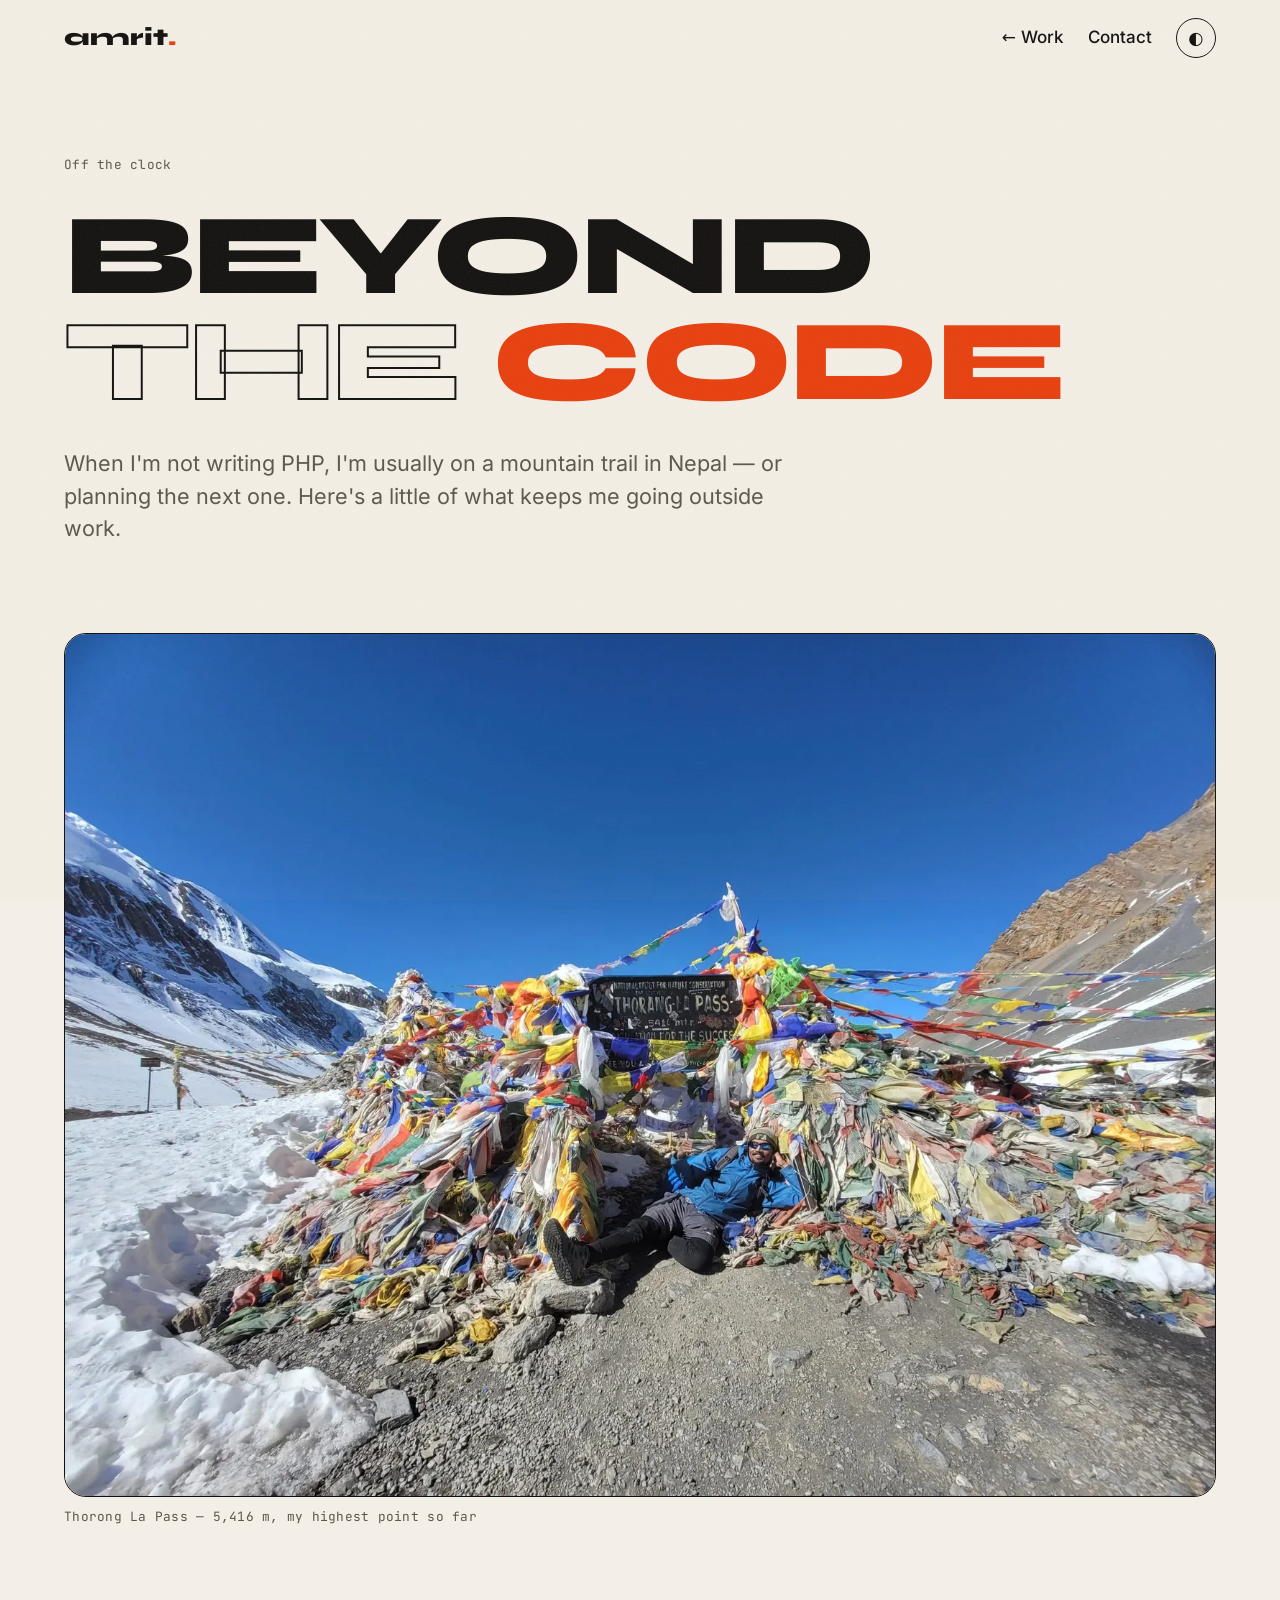
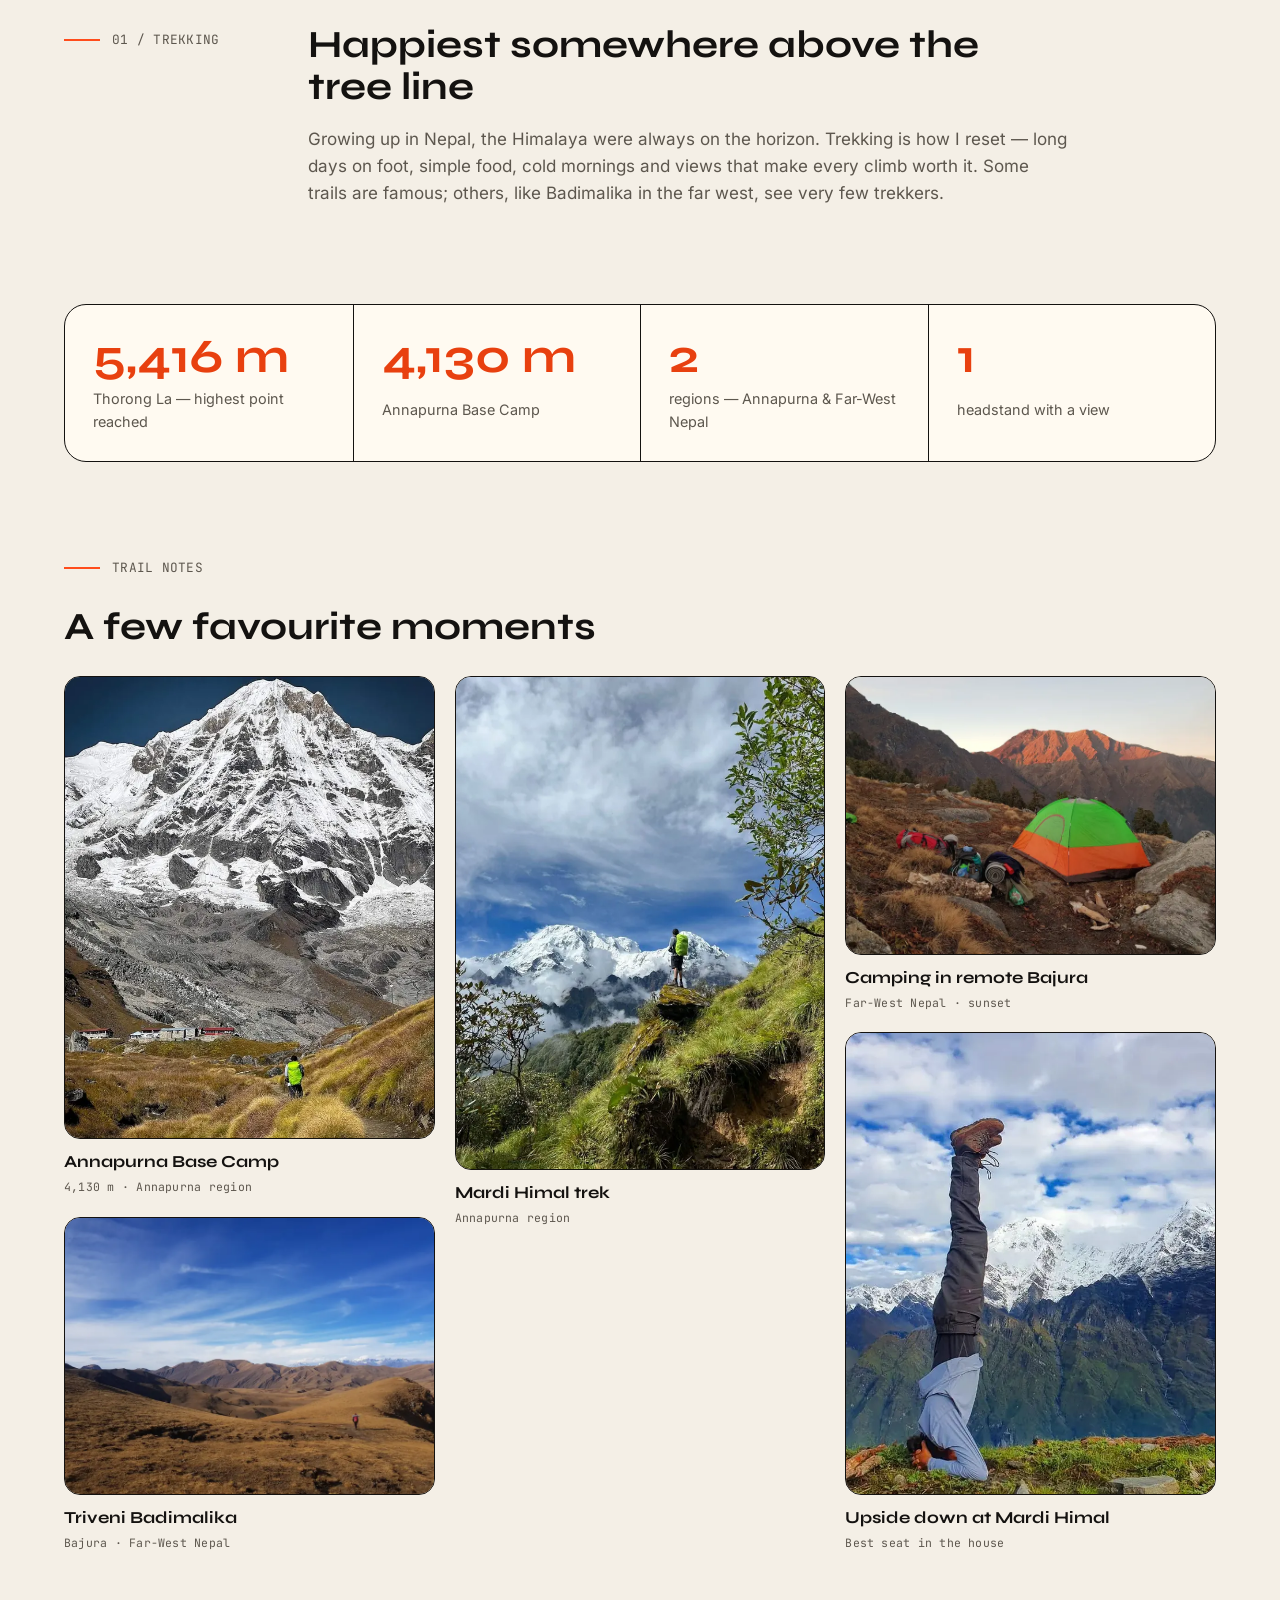
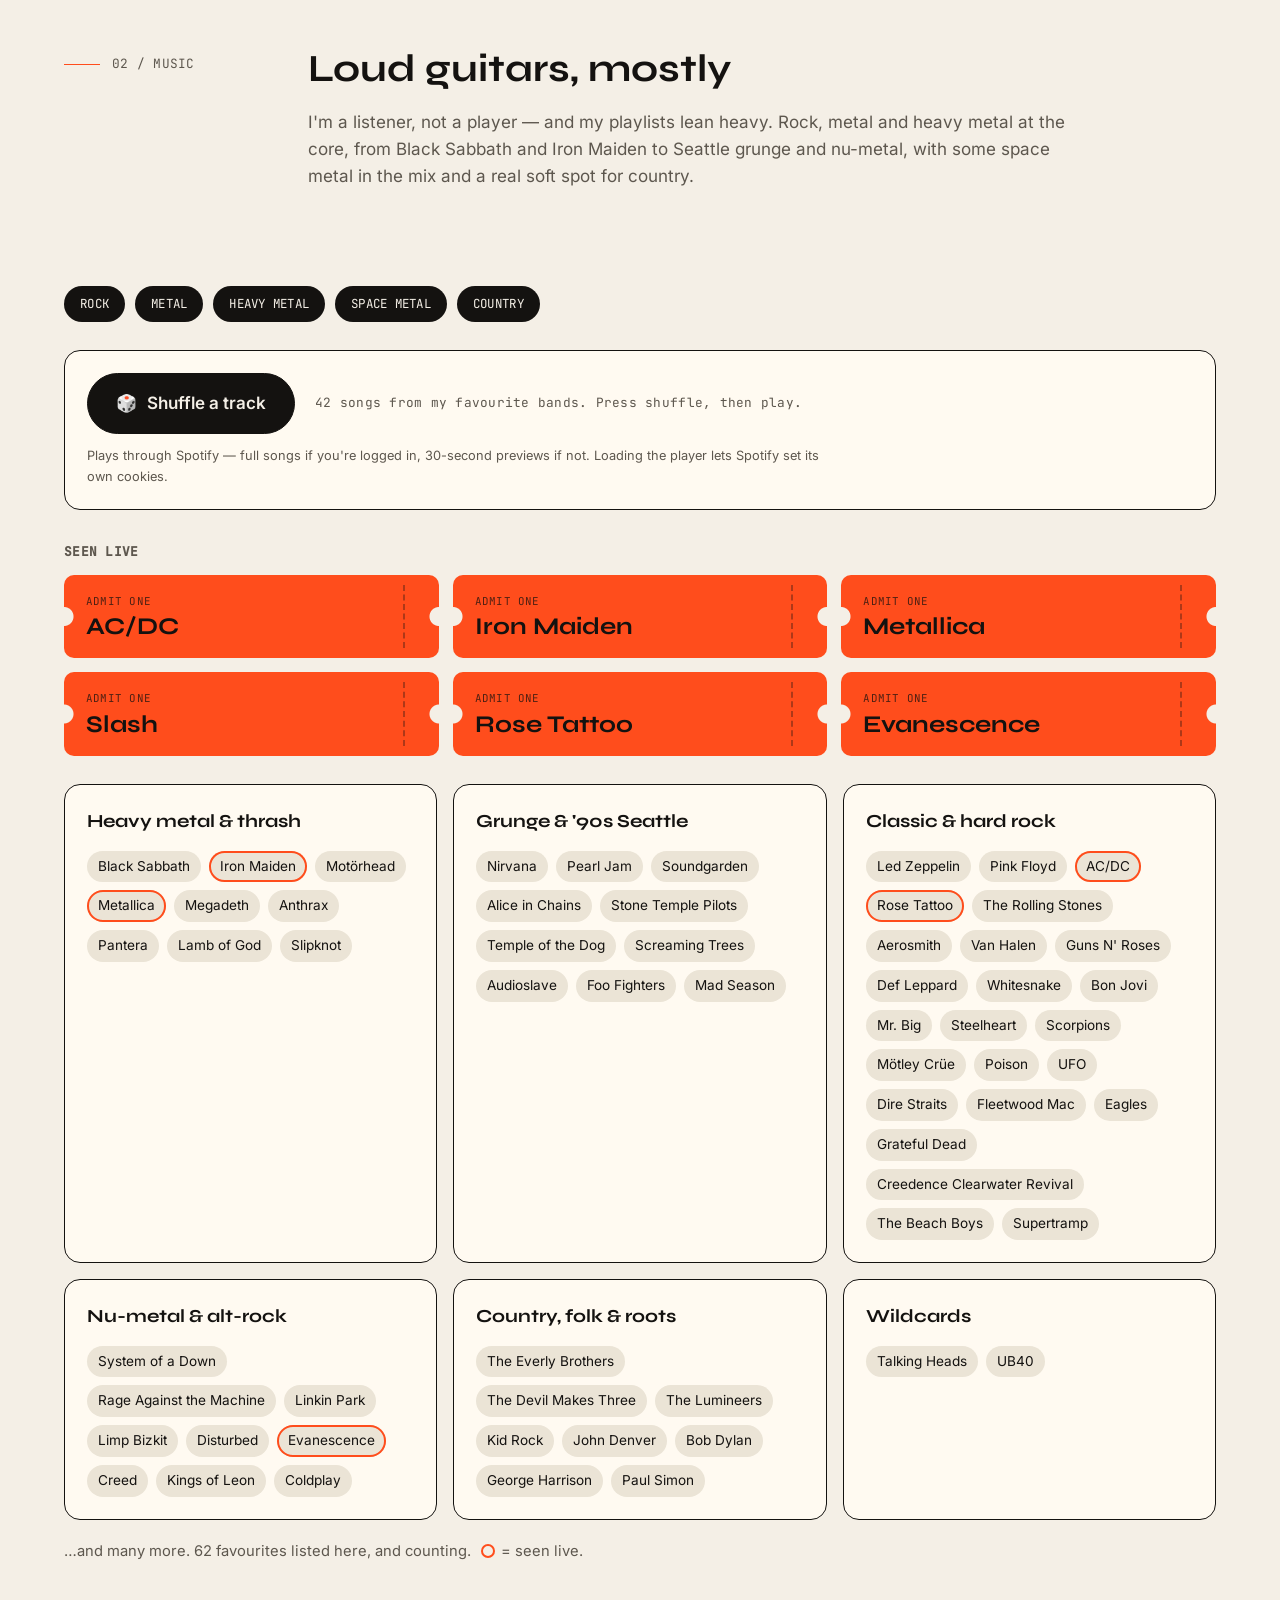
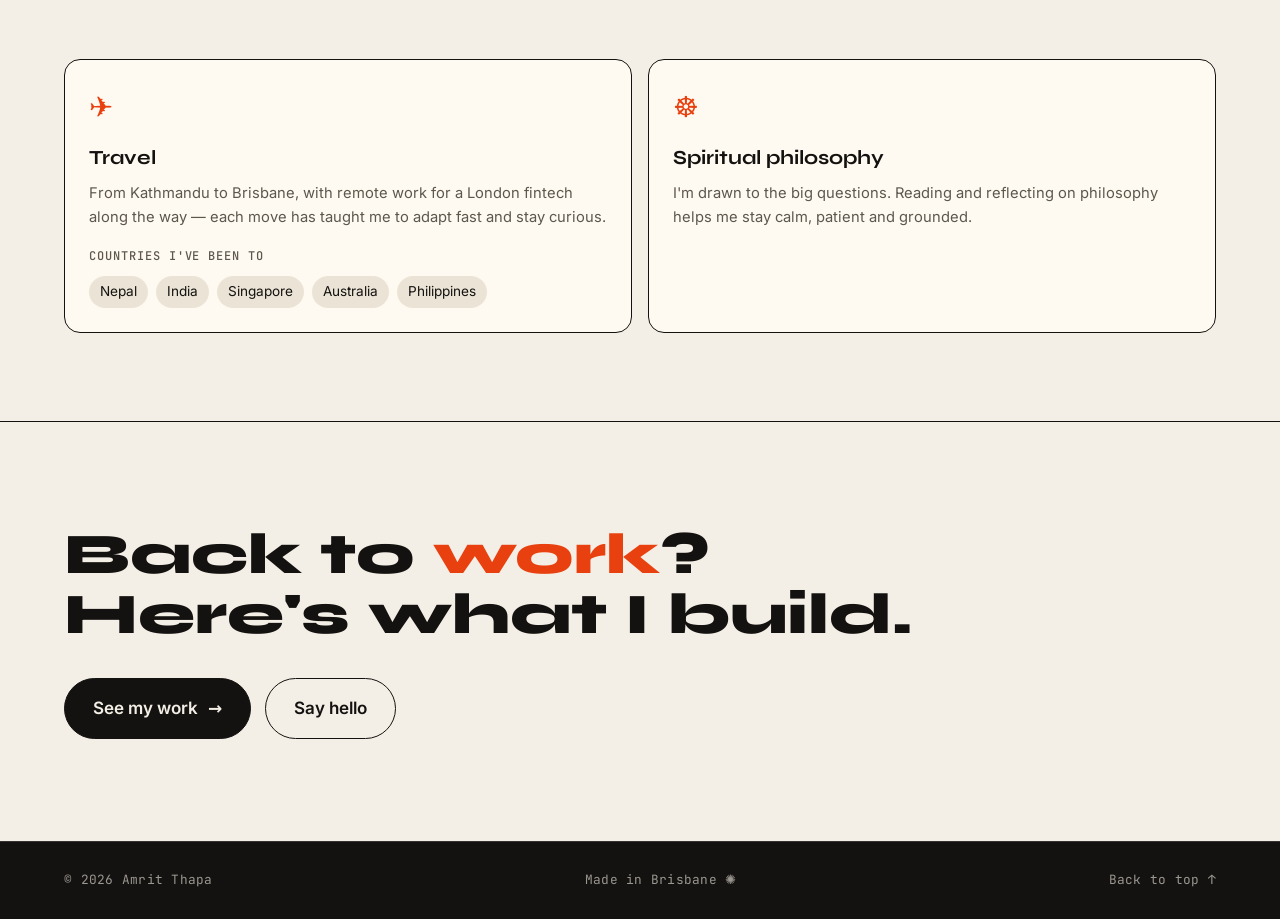
==== beyond-code/index.html @ f4df2786 "Beyond the code: Spotify player, artists, countries; clarify UK work was remote" ====
<!DOCTYPE html>
<html lang="en">
<head>
  <meta charset="UTF-8" />
  <meta name="viewport" content="width=device-width, initial-scale=1.0" />

  <title>Beyond the code — Amrit Thapa</title>
  <meta name="description" content="Off the clock: trekking in the Nepal Himalaya — Thorong La, Annapurna Base Camp, Mardi Himal, Badimalika — plus rock and metal, travel and philosophy." />
  <meta name="author" content="Amrit Thapa" />
  <link rel="canonical" href="https://amritthapa.com/beyond-code/" />

  <!-- Same security policy as the other inner pages, plus the Spotify player iframe -->
  <meta http-equiv="Content-Security-Policy" content="
    default-src 'none';
    script-src 'self';
    style-src 'self';
    font-src 'self';
    img-src 'self' data:;
    frame-src https://open.spotify.com;
    child-src https://open.spotify.com;
    manifest-src 'self';
    form-action 'none';
    base-uri 'none';
    object-src 'none'
  " />
  <meta name="referrer" content="strict-origin-when-cross-origin" />

  <!-- Icons -->
  <link rel="icon" href="/assets/icons/favicon.svg" type="image/svg+xml" />
  <link rel="icon" href="/assets/icons/favicon-32.png" sizes="32x32" type="image/png" />
  <link rel="apple-touch-icon" href="/assets/icons/apple-touch-icon.png" />
  <link rel="manifest" href="/site.webmanifest" />
  <meta name="theme-color" content="#141210" />

  <link rel="preload" href="/assets/fonts/syne-latin-800-normal.woff2" as="font" type="font/woff2" crossorigin />
  <link rel="preload" href="/assets/fonts/inter-latin-400-normal.woff2" as="font" type="font/woff2" crossorigin />
  <link rel="stylesheet" href="/styles.css?v=202611162015" />
</head>

<body class="case-page beyond-page">
  <a class="skip-link" href="#main">Skip to main content</a>
  <div class="cursor" aria-hidden="true"></div>


  <!-- ============================================================
       NAVIGATION (inner-page version)
       ============================================================ -->
  <header class="nav">
    <a href="/" class="logo">amrit<span>.</span></a>

    <nav class="case-nav" aria-label="Page navigation">
      <a href="/#work">← Work</a>
      <a href="/#contact">Contact</a>
    </nav>

    <button class="icon-btn theme-toggle" id="themeToggle" type="button" aria-label="Toggle colour theme">◐</button>
  </header>


  <main id="main" tabindex="-1">

    <!-- ============================================================
         INTRO
         ============================================================ -->
    <section class="case-hero">
      <p class="eyebrow mono">Off the clock</p>

      <h1 class="case-title">
        Beyond<br />
        <span class="outline">the</span> <span class="accent">code</span>
      </h1>

      <p class="case-lead">
        When I'm not writing PHP, I'm usually on a mountain trail in Nepal — or planning the
        next one. Here's a little of what keeps me going outside work.
      </p>
    </section>


    <!-- ============================================================
         FEATURE PHOTO
         ============================================================ -->
    <section class="case-section">
      <figure class="photo-feature">
        <a href="/assets/beyond/thorong-la.webp" target="_blank" rel="noopener">
          <img
            src="/assets/beyond/thorong-la.webp"
            width="1600" height="1200"
            alt="Amrit sitting under the Thorong La Pass sign at 5,416 metres, surrounded by colourful prayer flags, snow and a clear blue sky."
          />
        </a>
        <figcaption class="mono">Thorong La Pass — 5,416 m, my highest point so far</figcaption>
      </figure>
    </section>


    <!-- ============================================================
         01 · TREKKING
         ============================================================ -->
    <section class="case-section case-split">
      <div class="section-label mono">01 / Trekking</div>
      <div class="case-copy">
        <h2>Happiest somewhere above the tree line</h2>
        <p>
          Growing up in Nepal, the Himalaya were always on the horizon. Trekking is how I reset —
          long days on foot, simple food, cold mornings and views that make every climb worth it.
          Some trails are famous; others, like Badimalika in the far west, see very few trekkers.
        </p>
      </div>
    </section>

    <section class="case-section">
      <ul class="case-stats">
        <li><strong>5,416 m</strong><span>Thorong La — highest point reached</span></li>
        <li><strong>4,130 m</strong><span>Annapurna Base Camp</span></li>
        <li><strong>2</strong><span>regions — Annapurna &amp; Far-West Nepal</span></li>
        <li><strong>1</strong><span>headstand with a view</span></li>
      </ul>
    </section>


    <!-- ============================================================
         PHOTO GALLERY
         Each photo opens full size. Small versions load first.
         ============================================================ -->
    <section class="case-section">
      <div class="section-label mono">Trail notes</div>
      <h2 class="case-h2">A few favourite moments</h2>

      <div class="photo-grid">
        <figure class="photo photo-tall">
          <a href="/assets/beyond/annapurna-base-camp.webp" target="_blank" rel="noopener">
            <img src="/assets/beyond/annapurna-base-camp-sm.webp" width="640" height="800" loading="lazy"
                 alt="A trekker with a bright green backpack cover walking towards the lodges of Annapurna Base Camp, beneath a huge snow-covered mountain face." />
          </a>
          <figcaption><strong>Annapurna Base Camp</strong><span class="mono">4,130 m · Annapurna region</span></figcaption>
        </figure>

        <figure class="photo photo-wide">
          <a href="/assets/beyond/badimalika.webp" target="_blank" rel="noopener">
            <img src="/assets/beyond/badimalika-sm.webp" width="800" height="600" loading="lazy"
                 alt="A lone trekker with a red backpack crossing wide golden grassland ridges under a deep blue sky, with snow peaks far in the distance." />
          </a>
          <figcaption><strong>Triveni Badimalika</strong><span class="mono">Bajura · Far-West Nepal</span></figcaption>
        </figure>

        <figure class="photo photo-tall">
          <a href="/assets/beyond/mardi-trail.webp" target="_blank" rel="noopener">
            <img src="/assets/beyond/mardi-trail-sm.webp" width="600" height="800" loading="lazy"
                 alt="A trekker standing on a mossy rock on a green hillside, looking out at a snow-capped Himalayan peak rising above the clouds." />
          </a>
          <figcaption><strong>Mardi Himal trek</strong><span class="mono">Annapurna region</span></figcaption>
        </figure>

        <figure class="photo photo-wide">
          <a href="/assets/beyond/bajura-camp.webp" target="_blank" rel="noopener">
            <img src="/assets/beyond/bajura-camp-sm.webp" width="800" height="600" loading="lazy"
                 alt="A green and orange tent and backpacks on a high grassy slope at sunset, with the mountain behind glowing red-orange." />
          </a>
          <figcaption><strong>Camping in remote Bajura</strong><span class="mono">Far-West Nepal · sunset</span></figcaption>
        </figure>

        <figure class="photo photo-tall">
          <a href="/assets/beyond/mardi-headstand.webp" target="_blank" rel="noopener">
            <img src="/assets/beyond/mardi-headstand-sm.webp" width="640" height="800" loading="lazy"
                 alt="Amrit doing a headstand in hiking boots on a grassy ridge, with snowy Himalayan peaks and clouds behind." />
          </a>
          <figcaption><strong>Upside down at Mardi Himal</strong><span class="mono">Best seat in the house</span></figcaption>
        </figure>
      </div>
    </section>


    <!-- ============================================================
         02 · MUSIC
         Bands grouped by style — edit the lists freely.
         ============================================================ -->
    <section class="case-section case-split">
      <div class="section-label mono">02 / Music</div>
      <div class="case-copy">
        <h2>Loud guitars, mostly</h2>
        <p>
          I'm a listener, not a player — and my playlists lean heavy. Rock, metal and heavy
          metal at the core, from Black Sabbath and Iron Maiden to Seattle grunge and nu-metal,
          with some space metal in the mix and a real soft spot for country.
        </p>
      </div>
    </section>

    <section class="case-section">
      <ul class="genre-chips mono" aria-label="Favourite genres">
        <li>Rock</li>
        <li>Metal</li>
        <li>Heavy metal</li>
        <li>Space metal</li>
        <li>Country</li>
      </ul>

      <!--
        Shuffle player. Nothing from Spotify loads until the visitor presses
        the button (no third-party requests or cookies before that).
        To change the songs, edit the list below: title, artist and the
        Spotify track id (the part after /track/ in a Spotify link).
      -->
      <div class="shuffle" id="shufflePlayer">
        <div class="shuffle-head">
          <button type="button" class="btn btn-primary" id="shuffleBtn">
            <span aria-hidden="true">🎲</span> Shuffle a track
          </button>
          <p class="shuffle-now mono" id="shuffleNow" aria-live="polite">42 songs from my favourite bands. Press shuffle, then play.</p>
        </div>
        <div class="shuffle-frame" id="shuffleFrame"></div>
        <p class="case-small shuffle-note">Plays through Spotify — full songs if you're logged in, 30-second previews if not. Loading the player lets Spotify set its own cookies.</p>
      </div>

      <script type="application/json" id="trackList">
      [
        {
          "title": "Thunderstruck",
          "artist": "AC/DC",
          "id": "0mCOE18NsRyUuozn5NtFR2"
        },
        {
          "title": "The Trooper",
          "artist": "Iron Maiden",
          "id": "2pxAohyJptQWTQ5ZRWYijN"
        },
        {
          "title": "Enter Sandman",
          "artist": "Metallica",
          "id": "3jV5uMDHCYVaub5AnL5OsS"
        },
        {
          "title": "Anastasia",
          "artist": "Slash ft. Myles Kennedy & The Conspirators",
          "id": "7JJ22vCP45tMhZnAH4Sp1e"
        },
        {
          "title": "Bad Boy for Love",
          "artist": "Rose Tattoo",
          "id": "5ZeTy3XHureg2XSlUpflWw"
        },
        {
          "title": "Bring Me to Life",
          "artist": "Evanescence",
          "id": "7aZ0U06aZRbjvcFVeUgy5s"
        },
        {
          "title": "I Ain't No Nice Guy",
          "artist": "Motörhead",
          "id": "08hY5nWZ0NWfdAMBwRPIxr"
        },
        {
          "title": "High Flyer",
          "artist": "UFO",
          "id": "5ezLWEptQMLGXUCyiaU0In"
        },
        {
          "title": "Sabbath Bloody Sabbath",
          "artist": "Black Sabbath",
          "id": "2CzKVfVA9U7OKbIpAVPZOk"
        },
        {
          "title": "Symphony of Destruction",
          "artist": "Megadeth",
          "id": "4YJZjINIhakR98fnz1Pvup"
        },
        {
          "title": "Walk",
          "artist": "Pantera",
          "id": "7fcfNW0XxTWlwVlftzfDOR"
        },
        {
          "title": "Smells Like Teen Spirit",
          "artist": "Nirvana",
          "id": "1f3yAtsJtY87CTmM8RLnxf"
        },
        {
          "title": "Alive",
          "artist": "Pearl Jam",
          "id": "41XyM1zCc6LexR6eBk3x9O"
        },
        {
          "title": "Black Hole Sun",
          "artist": "Soundgarden",
          "id": "2EoOZnxNgtmZaD8uUmz2nD"
        },
        {
          "title": "Would?",
          "artist": "Alice in Chains",
          "id": "2da0KrvLB5acEfw9bCnwQY"
        },
        {
          "title": "Like a Stone",
          "artist": "Audioslave",
          "id": "5pgtKPzKRZnANqMxZdeMRt"
        },
        {
          "title": "All My Life",
          "artist": "Foo Fighters",
          "id": "6tsojOQ5wHaIjKqIryLZK6"
        },
        {
          "title": "Going to California",
          "artist": "Led Zeppelin",
          "id": "70gbuMqwNBE2Y5rkQJE9By"
        },
        {
          "title": "Time",
          "artist": "Pink Floyd",
          "id": "4xHWH1jwV5j4mBYRhxPbwZ"
        },
        {
          "title": "Sweet Child O' Mine",
          "artist": "Guns N' Roses",
          "id": "50qma2LfxTfAILyNlZEnpP"
        },
        {
          "title": "Pour Some Sugar on Me",
          "artist": "Def Leppard",
          "id": "0PdM2a6oIjqepoEfcJo0RO"
        },
        {
          "title": "Brothers in Arms",
          "artist": "Dire Straits",
          "id": "7EmSPZ9f1AiLR9eVHNSI62"
        },
        {
          "title": "Dreams",
          "artist": "Fleetwood Mac",
          "id": "3WV03INc92Zjk70oNmZ13j"
        },
        {
          "title": "Chop Suey!",
          "artist": "System of a Down",
          "id": "2DlHlPMa4M17kufBvI2lEN"
        },
        {
          "title": "Killing in the Name",
          "artist": "Rage Against the Machine",
          "id": "18LRhdvaJNUjP4OVmMnShU"
        },
        {
          "title": "In the End",
          "artist": "Linkin Park",
          "id": "60a0Rd6pjrkxjPbaKzXjfq"
        },
        {
          "title": "Ho Hey",
          "artist": "The Lumineers",
          "id": "1jdNcAD8Ir58RlsdGjJJdx"
        },
        {
          "title": "Bye Bye Love",
          "artist": "The Everly Brothers",
          "id": "3FOXmp6chNYA69div6UtC2"
        },
        {
          "title": "This Must Be the Place (Naive Melody)",
          "artist": "Talking Heads",
          "id": "56yGid4Uw9qa9kmHXiiNTX"
        },
        {
          "title": "Only God Knows Why",
          "artist": "Kid Rock",
          "id": "408weVAqmKDOFE22nCQ1On"
        },
        {
          "title": "Take Me Home, Country Roads",
          "artist": "John Denver",
          "id": "1QbOvACeYanja5pbnJbAmk"
        },
        {
          "title": "River of Deceit",
          "artist": "Mad Season",
          "id": "5EUsI3LIV042IV5ydksV9y"
        },
        {
          "title": "Every Rose Has Its Thorn",
          "artist": "Poison",
          "id": "5qaSekPPKHIEA1Yn0qkCaC"
        },
        {
          "title": "No One Like You",
          "artist": "Scorpions",
          "id": "12SybObqlwY8pYFNKn12yp"
        },
        {
          "title": "Home Sweet Home",
          "artist": "Mötley Crüe",
          "id": "6miB3at8s4itUuLbbSpAUo"
        },
        {
          "title": "Up Around the Bend",
          "artist": "Creedence Clearwater Revival",
          "id": "36gPq8WG7tDxrblyGVUCiT"
        },
        {
          "title": "Kokomo",
          "artist": "The Beach Boys",
          "id": "2STQAr3BRiAeeveJ07gZh7"
        },
        {
          "title": "Babaji",
          "artist": "Supertramp",
          "id": "2f1EQPSTxgzuTqUuZdQaZp"
        },
        {
          "title": "All Things Must Pass",
          "artist": "George Harrison",
          "id": "6QLFNz62dpOgQTloWuUbNh"
        },
        {
          "title": "My Sweet Lord",
          "artist": "George Harrison",
          "id": "1sKBrygiRWwQ7qBdnnYcbG"
        },
        {
          "title": "Blowin' in the Wind",
          "artist": "Bob Dylan",
          "id": "2Z56EQoUcUgd1oaYFt3rse"
        },
        {
          "title": "Diamonds on the Soles of Her Shoes",
          "artist": "Paul Simon",
          "id": "71GvlH0VdeClloLIkHrAVu"
        }
      ]
      </script>

      <!-- Concerts I've been to — styled like tickets -->
      <div class="seen-live">
        <h3 class="seen-live-title mono">Seen live</h3>
        <ul class="tickets">
          <li class="ticket"><span class="mono">Admit one</span><strong>AC/DC</strong></li>
          <li class="ticket"><span class="mono">Admit one</span><strong>Iron Maiden</strong></li>
          <li class="ticket"><span class="mono">Admit one</span><strong>Metallica</strong></li>
          <li class="ticket"><span class="mono">Admit one</span><strong>Slash</strong></li>
          <li class="ticket"><span class="mono">Admit one</span><strong>Rose Tattoo</strong></li>
          <li class="ticket"><span class="mono">Admit one</span><strong>Evanescence</strong></li>
        </ul>
      </div>

      <div class="band-groups">
        <article class="band-group">
          <h3>Heavy metal &amp; thrash</h3>
          <ul class="band-chips">
            <li>Black Sabbath</li>
            <li class="is-live">Iron Maiden<span class="sr-only"> (seen live)</span></li>
            <li>Motörhead</li>
            <li class="is-live">Metallica<span class="sr-only"> (seen live)</span></li>
            <li>Megadeth</li>
            <li>Anthrax</li>
            <li>Pantera</li>
            <li>Lamb of God</li>
            <li>Slipknot</li>
          </ul>
        </article>
        <article class="band-group">
          <h3>Grunge &amp; &#x27;90s Seattle</h3>
          <ul class="band-chips">
            <li>Nirvana</li>
            <li>Pearl Jam</li>
            <li>Soundgarden</li>
            <li>Alice in Chains</li>
            <li>Stone Temple Pilots</li>
            <li>Temple of the Dog</li>
            <li>Screaming Trees</li>
            <li>Audioslave</li>
            <li>Foo Fighters</li>
            <li>Mad Season</li>
          </ul>
        </article>
        <article class="band-group">
          <h3>Classic &amp; hard rock</h3>
          <ul class="band-chips">
            <li>Led Zeppelin</li>
            <li>Pink Floyd</li>
            <li class="is-live">AC/DC<span class="sr-only"> (seen live)</span></li>
            <li class="is-live">Rose Tattoo<span class="sr-only"> (seen live)</span></li>
            <li>The Rolling Stones</li>
            <li>Aerosmith</li>
            <li>Van Halen</li>
            <li>Guns N&#x27; Roses</li>
            <li>Def Leppard</li>
            <li>Whitesnake</li>
            <li>Bon Jovi</li>
            <li>Mr. Big</li>
            <li>Steelheart</li>
            <li>Scorpions</li>
            <li>Mötley Crüe</li>
            <li>Poison</li>
            <li>UFO</li>
            <li>Dire Straits</li>
            <li>Fleetwood Mac</li>
            <li>Eagles</li>
            <li>Grateful Dead</li>
            <li>Creedence Clearwater Revival</li>
            <li>The Beach Boys</li>
            <li>Supertramp</li>
          </ul>
        </article>
        <article class="band-group">
          <h3>Nu-metal &amp; alt-rock</h3>
          <ul class="band-chips">
            <li>System of a Down</li>
            <li>Rage Against the Machine</li>
            <li>Linkin Park</li>
            <li>Limp Bizkit</li>
            <li>Disturbed</li>
            <li class="is-live">Evanescence<span class="sr-only"> (seen live)</span></li>
            <li>Creed</li>
            <li>Kings of Leon</li>
            <li>Coldplay</li>
          </ul>
        </article>
        <article class="band-group">
          <h3>Country, folk &amp; roots</h3>
          <ul class="band-chips">
            <li>The Everly Brothers</li>
            <li>The Devil Makes Three</li>
            <li>The Lumineers</li>
            <li>Kid Rock</li>
            <li>John Denver</li>
            <li>Bob Dylan</li>
            <li>George Harrison</li>
            <li>Paul Simon</li>
          </ul>
        </article>
        <article class="band-group">
          <h3>Wildcards</h3>
          <ul class="band-chips">
            <li>Talking Heads</li>
            <li>UB40</li>
          </ul>
        </article>
      </div>

      <p class="case-small">…and many more. 62 favourites listed here, and counting. <span class="live-key" aria-hidden="true"></span> = seen live.</p>
    </section>


    <!-- ============================================================
         03 · TRAVEL / 04 · PHILOSOPHY
         ============================================================ -->
    <section class="case-section">
      <div class="case-cards interest-cards interest-cards-2">
        <article class="case-card">
          <span class="interest-icon" aria-hidden="true">✈</span>
          <h3>Travel</h3>
          <p>From Kathmandu to Brisbane, with remote work for a London fintech along the way — each move has taught me to adapt fast and stay curious.</p>
          <h4 class="country-title mono">Countries I've been to</h4>
          <ul class="band-chips country-chips">
            <li>Nepal</li>
            <li>India</li>
            <li>Singapore</li>
            <li>Australia</li>
            <li>Philippines</li>
          </ul>
        </article>
        <article class="case-card">
          <span class="interest-icon" aria-hidden="true">☸</span>
          <h3>Spiritual philosophy</h3>
          <p>I'm drawn to the big questions. Reading and reflecting on philosophy helps me stay calm, patient and grounded.</p>
        </article>
      </div>
    </section>


    <!-- ============================================================
         CALL TO ACTION
         ============================================================ -->
    <section class="case-cta">
      <h2>Back to <span class="accent">work</span>? Here's what I build.</h2>
      <div class="hero-cta">
        <a href="/#work" class="btn btn-primary magnetic">See my work <span>→</span></a>
        <a href="/#contact" class="btn btn-ghost magnetic">Say hello</a>
      </div>
    </section>

  </main>


  <!-- ============================================================
       FOOTER
       ============================================================ -->
  <footer class="footer mono">
    <span>© <span id="year"></span> Amrit Thapa</span>
    <span>Made in Brisbane ✺</span>
    <a href="#main">Back to top ↑</a>
  </footer>

  <script src="/script.js?v=202611162015" defer></script>
</body>
</html>
---- styles.css ----
/*
 * amritthapa.com — styles
 * ---------------------------------------------------------------
 * One stylesheet, mobile tweaks at the bottom.
 *
 * Contents:
 *   1. Fonts
 *   2. Colours & variables
 *   3. Base / reset
 *   4. Background grain + custom cursor
 *   5. Navigation
 *   6. Hero
 *   7. Marquee strip
 *   8. Shared section styles
 *   9. About
 *  10. Work / projects
 *  11. Project artwork (one block per project)
 *  12. Skills
 *  13. Experience timeline
 *  14. Contact + form
 *  15. Footer
 *  16. Accessibility helpers
 *  17. Scroll reveal animation
 *  18. Responsive
 *  19. Reduced motion
 *  20. 404 page
 *  21. Case-study pages
 *  22. Print
 */


/* ===============================================================
   1. Fonts
   Self-hosted so no third-party (Google) requests are made.
   Licences: assets/fonts/OFL-LICENSES.txt
   =============================================================== */
@font-face {
  font-family: "Syne";
  font-weight: 500;
  font-style: normal;
  font-display: swap;
  src: url("assets/fonts/syne-latin-500-normal.woff2") format("woff2");
}
@font-face {
  font-family: "Syne";
  font-weight: 700;
  font-style: normal;
  font-display: swap;
  src: url("assets/fonts/syne-latin-700-normal.woff2") format("woff2");
}
@font-face {
  font-family: "Syne";
  font-weight: 800;
  font-style: normal;
  font-display: swap;
  src: url("assets/fonts/syne-latin-800-normal.woff2") format("woff2");
}
@font-face {
  font-family: "Inter";
  font-weight: 400;
  font-style: normal;
  font-display: swap;
  src: url("assets/fonts/inter-latin-400-normal.woff2") format("woff2");
}
@font-face {
  font-family: "Inter";
  font-weight: 500;
  font-style: normal;
  font-display: swap;
  src: url("assets/fonts/inter-latin-500-normal.woff2") format("woff2");
}
@font-face {
  font-family: "Inter";
  font-weight: 600;
  font-style: normal;
  font-display: swap;
  src: url("assets/fonts/inter-latin-600-normal.woff2") format("woff2");
}
@font-face {
  font-family: "JetBrains Mono";
  font-weight: 400;
  font-style: normal;
  font-display: swap;
  src: url("assets/fonts/jetbrains-mono-latin-400-normal.woff2") format("woff2");
}
@font-face {
  font-family: "JetBrains Mono";
  font-weight: 500;
  font-style: normal;
  font-display: swap;
  src: url("assets/fonts/jetbrains-mono-latin-500-normal.woff2") format("woff2");
}


/* ===============================================================
   2. Colours & variables
   Light theme by default. The ◐ button switches data-theme.
   =============================================================== */
:root {
  --bg: #f4efe6;
  --bg-2: #ebe4d6;
  --ink: #141210;
  --muted: #5d574e;
  --line: #141210;
  --card: #fffaf1;
  --accent: #ff4d1c;       /* the orange — for fills, lines and big shapes */
  --accent-text: #e8400f;  /* slightly deeper orange for text on cream (passes contrast) */
  --on-accent: #141210;    /* text colour on top of orange */
  --success: #4ade80;

  --radius: 22px;
  --pad: clamp(16px, 5vw, 72px);  /* side padding, grows with screen */

  --display: "Syne", system-ui, sans-serif;
  --body: "Inter", system-ui, sans-serif;
  --mono: "JetBrains Mono", ui-monospace, monospace;

  --ease-out: cubic-bezier(.2, .8, .2, 1);
}

:root[data-theme="dark"] {
  --accent-text: #ff4d1c;  /* bright orange is fine on the dark background */
  --bg: #0f0e0c;
  --bg-2: #1a1815;
  --ink: #f4efe6;
  --muted: #a39b8e;
  --line: #f4efe6;
  --card: #1c1a17;
}


/* ===============================================================
   3. Base / reset
   =============================================================== */
*,
*::before,
*::after {
  box-sizing: border-box;
  margin: 0;
  padding: 0;
}

html {
  scroll-behavior: smooth;
  overflow-x: clip; /* stops the tilted marquee causing sideways scroll */
}

body {
  background: var(--bg);
  color: var(--ink);
  font-family: var(--body);
  font-size: 17px;
  line-height: 1.6;
  overflow-x: hidden;
  transition: background .4s, color .4s;
}

a {
  color: inherit;
  text-decoration: none;
}

img {
  display: block;
  max-width: 100%;
}

button {
  font: inherit;
  cursor: pointer;
}

::selection {
  background: var(--accent);
  color: var(--on-accent);
}

/* Little utility classes used all over the page */
.mono {
  font-family: var(--mono);
  font-size: .8rem;
  letter-spacing: .02em;
}

.accent {
  color: var(--accent-text);
  font-style: normal;
}

.outline {
  color: transparent;
  -webkit-text-stroke: 1.5px var(--ink);
}


/* ===============================================================
   4. Background grain + custom cursor
   =============================================================== */

/* Subtle film-grain texture over the whole page (an inline SVG noise) */
body::before {
  content: "";
  position: fixed;
  inset: 0;
  z-index: 100;
  pointer-events: none;
  opacity: .06;
  background-image: url("data:image/svg+xml,%3Csvg xmlns='http://www.w3.org/2000/svg' width='160' height='160'%3E%3Cfilter id='n'%3E%3CfeTurbulence type='fractalNoise' baseFrequency='.9' numOctaves='3'/%3E%3C/filter%3E%3Crect width='100%25' height='100%25' filter='url(%23n)'/%3E%3C/svg%3E");
}

/* Orange dot that follows the mouse (moved by script.js) */
.cursor {
  position: fixed;
  top: 0;
  left: 0;
  z-index: 200;
  width: 14px;
  height: 14px;
  border-radius: 50%;
  background: var(--accent);
  mix-blend-mode: difference;
  pointer-events: none;
  opacity: 0;
  transform: translate(-50%, -50%);
  transition: width .25s, height .25s, opacity .25s;
}

.cursor.big {
  width: 64px;
  height: 64px;
}

/* No cursor on touch screens */
@media (hover: none) {
  .cursor {
    display: none;
  }
}


/* ===============================================================
   5. Navigation
   =============================================================== */
.nav {
  position: fixed;
  top: 0;
  left: 0;
  right: 0;
  z-index: 50;
  display: flex;
  align-items: center;
  gap: 24px;
  padding: 18px var(--pad);
  transition: background .3s, padding .3s, box-shadow .3s;
}

/* Added by script.js once you scroll down */
.nav.scrolled {
  padding-block: 12px;
  background: color-mix(in srgb, var(--bg) 85%, transparent);
  backdrop-filter: blur(12px);
  box-shadow: 0 1px 0 color-mix(in srgb, var(--ink) 12%, transparent);
}

.logo {
  margin-right: auto;
  font-family: var(--display);
  font-weight: 800;
  font-size: 1.5rem;
}

.logo span {
  color: var(--accent-text);
}

.nav-links {
  display: flex;
  gap: 28px;
  font-weight: 500;
}

.nav-links a {
  position: relative;
}

/* Underline that grows on hover */
.nav-links a::after {
  content: "";
  position: absolute;
  left: 0;
  bottom: -4px;
  width: 0;
  height: 2px;
  background: var(--accent);
  transition: width .3s;
}

.nav-links a:hover::after {
  width: 100%;
}

.icon-btn {
  width: 40px;
  height: 40px;
  border: 1.5px solid var(--line);
  border-radius: 50%;
  background: none;
  color: var(--ink);
  font-size: 1.1rem;
}

/* Hamburger — only shown on small screens (see Responsive) */
.motion-icon {
  font-size: .7rem;
  letter-spacing: -2px;
}

.menu-btn {
  display: none;
  flex-direction: column;
  justify-content: center;
  gap: 6px;
  width: 40px;
  height: 40px;
  border: 0;
  background: none;
}

.menu-btn span {
  display: block;
  width: 26px;
  height: 2px;
  margin-left: auto;
  background: var(--ink);
  transition: transform .3s;
}

/* Two lines turn into an X when the menu is open */
.menu-btn[aria-expanded="true"] span:first-child {
  transform: translateY(4px) rotate(45deg);
}

.menu-btn[aria-expanded="true"] span:last-child {
  transform: translateY(-4px) rotate(-45deg);
}


/* ===============================================================
   6. Hero
   =============================================================== */
.hero {
  position: relative;
  display: flex;
  flex-direction: column;
  justify-content: center;
  min-height: 100svh;
  padding: 130px var(--pad) 60px;
}

.eyebrow {
  display: inline-flex;
  align-items: center;
  gap: 10px;
  margin-bottom: 28px;
  color: var(--muted);
}

/* Green "available" dot with a pulse.
   The ring is a separate layer that only scales and fades, which the
   browser can animate on the GPU without repainting the page. */
.dot {
  position: relative;
  width: 9px;
  height: 9px;
  border-radius: 50%;
  background: #22c55e;
}

.dot::after {
  content: "";
  position: absolute;
  inset: 0;
  border-radius: 50%;
  background: #22c55e;
  animation: pulse 2s ease-out infinite;
}

@keyframes pulse {
  0% {
    opacity: .6;
    transform: scale(1);
  }
  70%,
  100% {
    opacity: 0;
    transform: scale(3.2);
  }
}

.hero-title {
  font-family: var(--display);
  font-weight: 800;
  font-size: clamp(3rem, 11vw, 10.5rem);
  line-height: .92;
  letter-spacing: -.03em;
  text-transform: uppercase;
}

/* Each line slides up from behind a mask, one after the other */
.hero-title .line {
  display: block;
  overflow: hidden;
}

.hero-title .line > span {
  display: inline-block;
  transform: translateY(105%);
  animation: rise 1s var(--ease-out) forwards;
}

.hero-title .line:nth-child(2) > span {
  animation-delay: .12s;
}

.hero-title .line:nth-child(3) > span {
  animation-delay: .24s;
}

.hero-title .outline {
  -webkit-text-stroke-width: 2px;
}

@keyframes rise {
  to {
    transform: translateY(0);
  }
}

/* The rotating orange word */
.rotator {
  display: inline-block;
  transition: opacity .3s, transform .3s;
}

.rotator.out {
  opacity: 0;
  transform: translateY(-20px);
}

.hero-foot {
  display: flex;
  flex-wrap: wrap;
  justify-content: space-between;
  align-items: flex-end;
  gap: 32px;
  margin-top: 48px;
  opacity: 0;
  animation: fade 1s .6s forwards;
}

@keyframes fade {
  to {
    opacity: 1;
  }
}

.hero-intro {
  max-width: 520px;
  font-size: 1.12rem;
  color: var(--muted);
}

.hero-intro strong {
  color: var(--ink);
}

.hero-cta {
  display: flex;
  flex-wrap: wrap;
  gap: 14px;
}

/* Buttons (also used in the contact form) */
.btn {
  display: inline-flex;
  align-items: center;
  gap: 10px;
  padding: 16px 28px;
  border: 1.5px solid var(--ink);
  border-radius: 999px;
  font-weight: 600;
  transition: background .3s, color .3s, transform .2s;
}

.btn-primary {
  background: var(--ink);
  color: var(--bg);
}

.btn-primary:hover {
  background: var(--accent);
  border-color: var(--accent);
  color: var(--on-accent);
}

.btn-ghost {
  background: transparent;
  color: var(--ink);
}

.btn-ghost:hover {
  background: var(--ink);
  color: var(--bg);
}

/* Spinning circular text badge in the top-right */
.hero-badge {
  position: absolute;
  top: 120px;
  right: var(--pad);
  width: 150px;
  height: 150px;
}

.hero-badge svg {
  width: 100%;
  height: 100%;
  animation: spin 18s linear infinite;
}

.hero-badge text {
  font-family: var(--mono);
  font-size: 13.5px;
  letter-spacing: 3px;
  fill: var(--ink);
}

.badge-core {
  position: absolute;
  inset: 0;
  display: grid;
  place-items: center;
  font-size: 2rem;
  color: var(--accent-text);
}

@keyframes spin {
  to {
    transform: rotate(360deg);
  }
}


/* ===============================================================
   7. Marquee strip
   The list is written twice in the HTML so it can loop seamlessly
   by sliding exactly half its width.
   =============================================================== */
.marquee {
  overflow: hidden;
  margin: 20px 0 60px;
  padding: 20px 0;
  background: var(--accent);
  color: #fff;
  transform: rotate(-2deg) scale(1.04);
}

.marquee-track {
  display: flex;
  align-items: center;
  gap: 32px;
  width: max-content;
  font-family: var(--display);
  font-weight: 800;
  font-size: clamp(1.6rem, 4vw, 3rem);
  text-transform: uppercase;
  animation: scroll 30s linear infinite;
}

.marquee-track i {
  font-style: normal;
  font-size: .7em;
}

@keyframes scroll {
  to {
    transform: translateX(-50%);
  }
}


/* ===============================================================
   8. Shared section styles
   =============================================================== */
.section {
  padding: clamp(70px, 10vw, 140px) var(--pad);
}

/* "01 / About" style labels with a short orange line in front */
.section-label {
  display: flex;
  align-items: center;
  gap: 12px;
  margin-bottom: 28px;
  color: var(--muted);
  text-transform: uppercase;
}

.section-label::before {
  content: "";
  width: 36px;
  height: 1.5px;
  background: var(--accent);
}

.section-title {
  margin-bottom: 56px;
  font-family: var(--display);
  font-weight: 800;
  font-size: clamp(2rem, 8vw, 6.5rem);
  line-height: .95;
  letter-spacing: -.02em;
  text-transform: uppercase;
}


/* ===============================================================
   9. About
   =============================================================== */
.about-grid {
  display: grid;
  grid-template-columns: 1.3fr 1fr;
  align-items: start;
  gap: clamp(32px, 6vw, 96px);
}

.big-statement {
  font-family: var(--display);
  font-weight: 700;
  font-size: clamp(1.9rem, 4vw, 3.4rem);
  line-height: 1.1;
  letter-spacing: -.01em;
}

.about-copy p {
  margin-bottom: 18px;
  color: var(--muted);
}

.stats {
  display: grid;
  grid-template-columns: repeat(3, 1fr);
  gap: 16px;
  margin-top: 32px;
  padding-top: 24px;
  border-top: 1.5px solid var(--line);
}

.stats strong {
  display: block;
  font-family: var(--display);
  font-size: clamp(2.2rem, 5vw, 3.4rem);
  line-height: 1;
  color: var(--accent-text);
}

.stats span {
  font-size: .85rem;
  color: var(--muted);
}


/* ===============================================================
   10. Work / projects
   =============================================================== */
.filters {
  display: flex;
  flex-wrap: wrap;
  gap: 10px;
  margin-bottom: 40px;
}

.filter {
  padding: 10px 18px;
  border: 1.5px solid var(--line);
  border-radius: 999px;
  background: none;
  color: var(--ink);
  font-size: .75rem;
  text-transform: uppercase;
  transition: background .25s, color .25s;
}

.filter.active,
.filter:hover {
  background: var(--ink);
  color: var(--bg);
}

.projects {
  display: grid;
  gap: 28px;
}

/* Card: artwork on one side, text on the other */
.project {
  display: grid;
  grid-template-columns: minmax(0, 1fr) minmax(0, 1fr); /* minmax(0) lets columns shrink on tiny screens */
  overflow: hidden;
  border: 1.5px solid var(--line);
  border-radius: var(--radius);
  background: var(--card);
  transition: transform .35s var(--ease-out), box-shadow .35s;
}

/* Lift with a hard "sticker" shadow on hover */
.project:hover {
  transform: translate(-6px, -6px);
  box-shadow: 8px 8px 0 var(--ink);
}

/* Hidden by the filter buttons */
.project.hidden {
  display: none;
}

.project-visual {
  position: relative;
  display: grid;
  place-items: center;
  min-height: 340px;
  overflow: hidden;
  border-right: 1.5px solid var(--line);
}

/* Every second card flips — artwork on the right */
.project:nth-child(even) .project-visual {
  order: 2;
  border-right: 0;
  border-left: 1.5px solid var(--line);
}

.project-body {
  display: flex;
  flex-direction: column;
  gap: 16px;
  padding: clamp(24px, 4vw, 48px);
}

.project-meta {
  display: flex;
  justify-content: space-between;
  color: var(--muted);
  text-transform: uppercase;
}

.project h3 {
  font-family: var(--display);
  font-weight: 800;
  font-size: clamp(1.8rem, 3.5vw, 2.8rem);
  line-height: 1;
  letter-spacing: -.01em;
}

.project p {
  color: var(--muted);
}

.tags {
  display: flex;
  flex-wrap: wrap;
  gap: 8px;
  list-style: none;
}

.tags li {
  padding: 5px 12px;
  border-radius: 999px;
  background: var(--bg-2);
  font-size: .72rem;
}

.project-link {
  display: inline-flex;
  align-items: center;
  align-self: flex-start;
  gap: 8px;
  margin-top: auto;
  padding-bottom: 2px;
  border-bottom: 2px solid var(--accent);
  font-weight: 600;
}

/* Two links side by side (case study + GitHub) */
.project-links {
  display: flex;
  flex-wrap: wrap;
  gap: 12px 24px;
  margin-top: auto;
}

.project-links .project-link {
  margin-top: 0;
}

.project-link span {
  transition: transform .25s;
}

.project-link:hover span {
  transform: translateX(6px);
}


/* ===============================================================
   11. Project artwork
   Each card has its own little CSS illustration instead of a
   screenshot.
   =============================================================== */

/* --- randoJeans: denim texture + leather tag ------------------ */
.v-denim {
  background:
    repeating-linear-gradient(45deg, rgba(255, 255, 255, .05) 0 2px, transparent 2px 5px),
    repeating-linear-gradient(-45deg, rgba(0, 0, 0, .12) 0 2px, transparent 2px 6px),
    radial-gradient(circle at 30% 30%, #3f63a8, #1d2f5a 70%);
}

.denim-tag {
  padding: 18px 28px;
  border-radius: 6px;
  background: #c9a36a;
  color: #3b2611;
  font-family: var(--display);
  font-weight: 800;
  font-size: clamp(1.4rem, 6vw, 1.9rem);
  letter-spacing: .05em;
  box-shadow: 0 10px 30px rgba(0, 0, 0, .35);
  transform: rotate(-6deg);
  transition: transform .5s;
}

.denim-tag span {
  font-weight: 500;
  font-style: italic;
  text-transform: lowercase;
}

.project:hover .denim-tag {
  transform: rotate(3deg) scale(1.05);
}

/* Dashed orange "stitching" around the edge */
.stitch {
  position: absolute;
  inset: 22px;
  border: 2px dashed #e0a84b;
  border-radius: 14px;
  opacity: .8;
}

/* --- Opal Rush: mini slot machine ----------------------------- */
.v-slots {
  display: flex;
  flex-direction: column;
  justify-content: center;
  align-items: center;
  gap: 20px;
  background: radial-gradient(circle at 50% 40%, #6d28d9, #1e0b3b 75%);
}

.reels {
  display: flex;
  gap: 10px;
  padding: 14px;
  border: 3px solid #f5c542;
  border-radius: 16px;
  background: #120626;
  box-shadow: 0 0 40px rgba(245, 197, 66, .35);
}

.reel {
  display: grid;
  place-items: center;
  width: 78px;
  height: 92px;
  overflow: hidden;
  border-radius: 10px;
  background: linear-gradient(#fff, #e9e3f5 50%, #fff);
  font-size: 2.6rem;
}

.reel.spinning span {
  animation: blur-spin .1s linear infinite;
}

@keyframes blur-spin {
  0% {
    transform: translateY(-40%);
    filter: blur(2px);
  }
  100% {
    transform: translateY(40%);
    filter: blur(2px);
  }
}

.spin-btn {
  padding: 10px 30px;
  border: 0;
  border-radius: 999px;
  background: #f5c542;
  color: #1e0b3b;
  font-weight: 700;
  font-size: .9rem;
  letter-spacing: .15em;
  box-shadow: 0 4px 0 #b88d14;
  transition: transform .1s, box-shadow .1s;
}

/* Button "presses down" when clicked */
.spin-btn:active {
  transform: translateY(3px);
  box-shadow: 0 1px 0 #b88d14;
}

.win-flash {
  position: absolute;
  top: 20px;
  font-family: var(--display);
  font-weight: 800;
  font-size: 1.4rem;
  color: #f5c542;
  animation: fade .3s;
}

/* --- Open Banking: "pay by bank" card with a grid of banks ---- */
.v-bank {
  background: radial-gradient(circle at 70% 20%, #1e3a8a, #0b1530 75%);
}

.bank-card {
  display: grid;
  gap: 10px;
  width: min(280px, 85%);
  padding: 24px;
  border-radius: 18px;
  background: #fff;
  color: #0b1530;
  box-shadow: 0 20px 40px rgba(0, 0, 0, .35);
  transition: transform .5s;
}

.project:hover .bank-card {
  transform: translateY(-6px) rotate(-1.5deg);
}

/* ".bank-card" prefix beats ".project p", so these keep fixed colours in dark mode */
.bank-card > p:first-child {
  color: #475569;
}

.bank-card strong {
  font-family: var(--display);
  font-size: 2.2rem;
  line-height: 1;
}

/* 18 little tiles = 18+ banks */
.bank-grid {
  display: grid;
  grid-template-columns: repeat(6, 1fr);
  gap: 6px;
}

.bank-grid span {
  aspect-ratio: 1;
  border-radius: 6px;
  background: #e2e8f0;
}

.bank-grid span:nth-child(8) {
  background: var(--accent);
}

.bank-card .bank-ok {
  justify-self: start;
  padding: 6px 10px;
  border-radius: 999px;
  background: #dcfce7;
  color: #166534;
}

/* --- Lendly: loan calculator card ----------------------------- */
.v-loan {
  background: linear-gradient(135deg, #0f766e, #134e4a);
}

.loan-card {
  display: grid;
  gap: 10px;
  width: min(290px, 85%);
  padding: 26px;
  border-radius: 18px;
  background: #fff;
  color: #0f172a;
  box-shadow: 0 20px 40px rgba(0, 0, 0, .3);
}

.loan-card > span {
  color: #64748b;
}

.loan-card strong {
  font-family: var(--display);
  font-size: 2.4rem;
  line-height: 1;
}

.loan-card input {
  width: 100%;
  accent-color: #0f766e;
}

.loan-row {
  display: flex;
  justify-content: space-between;
  padding-top: 10px;
  border-top: 1px solid #e2e8f0;
}

.loan-row b {
  color: #0f766e;
}

/* --- Migration platform: visa progress steps ------------------ */
.v-migrate {
  background: linear-gradient(160deg, #fbbf24, #f97316);
}

.path {
  display: grid;
  gap: 12px;
  width: min(300px, 85%);
}

.step {
  display: flex;
  align-items: center;
  gap: 14px;
  padding: 12px 16px;
  border-radius: 12px;
  background: rgba(255, 255, 255, .55);
  color: #431407;
  font-weight: 600;
  transition: transform .3s;
}

.step i {
  display: grid;
  place-items: center;
  flex-shrink: 0;
  width: 30px;
  height: 30px;
  border-radius: 50%;
  background: #fff;
  font-family: var(--mono);
  font-size: .8rem;
  font-style: normal;
}

.step.done i {
  background: #431407;
  color: #fbbf24;
}

.step.active {
  background: #fff;
  box-shadow: 0 10px 24px rgba(67, 20, 7, .25);
  transform: scale(1.05);
}

/* Steps shuffle a little on hover */
.project:hover .step:nth-child(2) {
  transform: translateX(8px);
}

.project:hover .step:nth-child(4) {
  transform: translateX(-8px);
}

/* --- Tharu Garden: the two real menu pages, fanned out ---------- */
.v-menu-photos {
  position: relative;
  background: #2f3e2c;
}

.v-menu-photos img {
  position: absolute;
  top: 50%;
  left: 50%;
  width: min(42%, 220px);
  height: auto;
  border-radius: 4px;
  box-shadow: 0 18px 36px rgba(0, 0, 0, .45);
  transition: transform .5s var(--ease-out);
}

.v-menu-photos img:first-child {
  transform: translate(-88%, -50%) rotate(-6deg);
}

.v-menu-photos img:last-child {
  transform: translate(-12%, -48%) rotate(5deg);
}

.project:hover .v-menu-photos img:first-child {
  transform: translate(-94%, -52%) rotate(-9deg);
}

.project:hover .v-menu-photos img:last-child {
  transform: translate(-6%, -50%) rotate(8deg);
}

/* --- Tharu Garden: printed menu card -------------------------- */
.v-menu {
  background: #2f3e2c;
}

.menu-card {
  width: min(260px, 80%);
  padding: 28px 30px;
  border-radius: 4px;
  outline: 1px solid #b0894f;
  outline-offset: -10px;
  background: #f3ead6;
  color: #2f3e2c;
  text-align: center;
  box-shadow: 0 20px 40px rgba(0, 0, 0, .4);
  transform: rotate(4deg);
  transition: transform .5s;
}

.project:hover .menu-card {
  transform: rotate(-2deg) scale(1.04);
}

/* .menu-card prefix beats ".project p", which would turn this grey */
.menu-card .menu-name {
  font-family: Georgia, serif;
  font-size: 1.7rem;
  font-style: italic;
  color: #8a4b1f;
}

.menu-card hr {
  margin: 12px 0;
  border: 0;
  border-top: 1px solid #b0894f;
}

.menu-card p {
  color: #2f3e2c; /* fixed colours — the card looks the same in both themes */
  display: flex;
  justify-content: space-between;
  margin: 6px 0;
  font-family: Georgia, serif;
  font-size: .95rem;
}

.menu-card p span:last-child {
  color: #8a4b1f;
}


/* ===============================================================
   12. Skills
   =============================================================== */
.skill-grid {
  display: grid;
  grid-template-columns: repeat(4, 1fr);
  gap: 20px;
}

.skill-card {
  position: relative;
  isolation: isolate;
  overflow: hidden;
  padding: 30px;
  border: 1.5px solid var(--line);
  border-radius: var(--radius);
  background: var(--card);
  transition: color .35s;
}

/* Orange fill that slides up from the bottom on hover */
.skill-card::before {
  content: "";
  position: absolute;
  inset: 0;
  z-index: -1;
  background: var(--accent);
  transform: translateY(101%);
  transition: transform .45s var(--ease-out);
}

.skill-card:hover {
  color: var(--on-accent);
}

.skill-card:hover::before {
  transform: translateY(0);
}

.skill-icon {
  display: block;
  margin-bottom: 18px;
  font-size: 2rem;
}

.skill-card h3 {
  margin-bottom: 14px;
  font-family: var(--display);
  font-size: 1.5rem;
}

.skill-card ul {
  display: grid;
  gap: 8px;
  list-style: none;
}

.skill-card li {
  display: flex;
  align-items: center;
  gap: 10px;
}

.skill-card li::before {
  content: "→";
  font-family: var(--mono);
  font-size: .8rem;
  opacity: .6;
}


/* ===============================================================
   13. Experience timeline
   =============================================================== */
.timeline {
  list-style: none;
  border-top: 1.5px solid var(--line);
}

.timeline > li {
  display: grid;
  grid-template-columns: 220px 1fr;
  gap: 24px;
  padding: 34px 0;
  border-bottom: 1.5px solid var(--line);
  transition: padding .3s, background .3s;
}

.timeline > li:hover {
  padding-left: 18px;
  background: var(--bg-2);
}

.t-when {
  padding-top: 8px;
  color: var(--muted);
  text-transform: uppercase;
}

.t-what h3 {
  margin-bottom: 8px;
  font-family: var(--display);
  font-size: clamp(1.3rem, 2.5vw, 2rem);
  line-height: 1.15;
}

.t-what p {
  max-width: 680px;
  color: var(--muted);
}

/* Bullet points under each role */
.t-what ul {
  display: grid;
  gap: 6px;
  max-width: 760px;
  padding-left: 18px;
  color: var(--muted);
}

.t-what li {
  padding-left: 4px;
}

.t-what li::marker {
  color: var(--accent);
}

/* Small grey footnote, e.g. "Freelance from…" */
.t-what .t-note {
  margin-top: 10px;
  font-size: .72rem;
}

.t-when {
  line-height: 1.7;
}


/* ===============================================================
   14. Contact + form
   This section uses inverted colours (dark block in light mode).
   =============================================================== */
.contact {
  /* Inverted block, so flip the text-safe accent/success colours too */
  --accent-text: #ff4d1c;
  --success: #4ade80;

  border-radius: 40px 40px 0 0;
  background: var(--ink);
  color: var(--bg);
}

/* In dark mode this block turns cream, so use darker, readable versions */
:root[data-theme="dark"] .contact {
  --accent-text: #c0360a;
  --success: #166534;
}

.contact .section-label {
  color: color-mix(in srgb, var(--bg) 60%, transparent);
}

.contact .outline {
  -webkit-text-stroke-color: var(--bg);
}

.contact-title {
  margin-bottom: 64px;
  font-family: var(--display);
  font-weight: 800;
  font-size: clamp(1.7rem, 8.6vw, 8rem); /* low minimum so "SOMETHING" fits on phones */
  line-height: .92;
  letter-spacing: -.03em;
  text-transform: uppercase;
}

.contact-grid {
  display: grid;
  grid-template-columns: 1fr 1fr;
  gap: clamp(32px, 6vw, 80px);
}

.contact-links p {
  max-width: 420px;
  margin-bottom: 28px;
  color: color-mix(in srgb, var(--bg) 70%, transparent);
}

/* Big email link */
.contact-big {
  display: inline-block;
  padding-bottom: 6px;
  border-bottom: 2px solid var(--accent);
  font-family: var(--display);
  font-weight: 700;
  font-size: clamp(1.2rem, 2.6vw, 2rem);
  word-break: break-all;
}

.contact-big:hover {
  color: var(--accent-text);
}

.socials {
  display: flex;
  flex-wrap: wrap;
  gap: 12px;
  margin-top: 36px;
}

.socials a {
  padding: 10px 18px;
  border: 1.5px solid color-mix(in srgb, var(--bg) 40%, transparent);
  border-radius: 999px;
  transition: background .25s, color .25s;
}

.socials a:hover {
  background: var(--bg);
  color: var(--ink);
}

/* --- Form fields ---------------------------------------------- */
.contact-form {
  display: grid;
  gap: 18px;
}

.contact-form label {
  display: grid;
  gap: 8px;
}

.contact-form label span {
  color: color-mix(in srgb, var(--bg) 60%, transparent);
  text-transform: uppercase;
}

/* Red star on required fields */
.req {
  color: var(--accent-text);
  font-weight: 400;
}

/* Underline-only inputs */
.contact-form input,
.contact-form textarea {
  width: 100%;
  padding: 10px 0;
  border: 0;
  border-bottom: 1.5px solid color-mix(in srgb, var(--bg) 40%, transparent);
  outline: none;
  background: transparent;
  color: var(--bg);
  font: inherit;
  resize: vertical;
  transition: border-color .25s;
}

.contact-form input:focus,
.contact-form textarea:focus {
  border-color: var(--accent);
}

.contact-form ::placeholder {
  color: color-mix(in srgb, var(--bg) 60%, var(--ink));
}

/* Field with an error (set by script.js) */
.contact-form [aria-invalid="true"] {
  border-bottom-color: var(--accent);
  box-shadow: 0 2px 0 0 var(--accent);
}

/* Spam trap — visually hidden but still in the form for bots */
.hp {
  position: absolute;
  left: -9999px;
  width: 1px;
  height: 1px;
  opacity: 0;
}

/* Reserve space so the page doesn't jump when hCaptcha loads */
.h-captcha {
  min-height: 78px;
}

/* --- Submit button + status message --------------------------- */
.contact-form .btn-primary {
  justify-self: start;
  margin-top: 8px;
  border-color: var(--accent);
  background: var(--accent);
  color: var(--on-accent);
}

.contact-form .btn-primary:hover {
  border-color: var(--bg);
  background: var(--bg);
  color: var(--ink);
}

.contact-form button:disabled {
  opacity: .6;
  cursor: wait;
}

.form-status {
  min-height: 1.2em;
  color: color-mix(in srgb, var(--bg) 70%, transparent);
}

.form-status[data-type="success"] {
  color: var(--success);
}

.form-status[data-type="error"] {
  color: var(--accent-text);
}


/* ===============================================================
   15. Footer
   =============================================================== */
.footer {
  display: flex;
  flex-wrap: wrap;
  justify-content: space-between;
  gap: 16px;
  padding: 28px var(--pad);
  border-top: 1px solid color-mix(in srgb, var(--bg) 15%, transparent);
  background: var(--ink);
  color: color-mix(in srgb, var(--bg) 60%, transparent);
}

.footer a:hover {
  color: var(--accent-text);
}


/* Print-only header (see section 21) — never shown on screen */
.print-header {
  display: none;
}


/* ===============================================================
   16. Accessibility helpers
   =============================================================== */

/* Clear focus ring for keyboard users (mouse clicks don't show it) */
:focus-visible {
  outline: 3px solid var(--accent);
  outline-offset: 3px;
  border-radius: 4px;
}

.btn:focus-visible,
.filter:focus-visible,
.icon-btn:focus-visible,
.socials a:focus-visible {
  border-radius: 999px;
}

/* Inputs already have an underline — just make it thicker on focus */
.contact-form input:focus-visible,
.contact-form textarea:focus-visible {
  outline: none;
  box-shadow: 0 2px 0 0 var(--accent);
}

/* "Skip to main content" — hidden until it receives keyboard focus */
.skip-link {
  position: fixed;
  top: 12px;
  left: 12px;
  z-index: 300;
  padding: 12px 18px;
  border-radius: 999px;
  background: var(--ink);
  color: var(--bg);
  font-weight: 600;
  transform: translateY(-150%);
  transition: transform .2s;
}

.skip-link:focus {
  transform: none;
}

/* Main gets focus from the skip link — no ring needed on the whole page */
main:focus {
  outline: none;
}

/* Text only screen readers can hear */
.sr-only {
  position: absolute;
  width: 1px;
  height: 1px;
  overflow: hidden;
  clip: rect(0 0 0 0);
  white-space: nowrap;
}

/* Animations paused with the ❚❚ button (or reduced-motion setting) */
:root[data-motion="paused"] .marquee-track,
:root[data-motion="paused"] .hero-badge svg,
:root[data-motion="paused"] .dot::after {
  animation-play-state: paused;
}


/* ===============================================================
   17. Scroll reveal animation
   script.js adds .in when the element scrolls into view.
   =============================================================== */
.reveal {
  opacity: 0;
  transform: translateY(40px);
  transition:
    opacity .9s var(--ease-out),
    transform .9s var(--ease-out);
}

.reveal.in {
  opacity: 1;
  transform: none;
}


/* ===============================================================
   18. Responsive
   =============================================================== */

/* Tablets / small laptops */
@media (max-width: 1000px) {
  .skill-grid {
    grid-template-columns: repeat(2, 1fr);
  }

  .hero-badge {
    display: none;
  }
}

/* Tablets and phones — switch to the hamburger menu, stack columns */
@media (max-width: 820px) {
  .menu-btn {
    display: flex;
  }

  /* Full-screen menu that slides down from the top */
  .nav-links {
    position: fixed;
    inset: 0;
    z-index: -1;
    flex-direction: column;
    justify-content: center;
    align-items: center;
    gap: 28px;
    background: var(--bg);
    font-family: var(--display);
    font-weight: 800;
    font-size: 2.4rem;
    text-transform: uppercase;
    visibility: hidden; /* keeps hidden links out of the Tab order */
    transform: translateY(-100%);
    transition: transform .5s var(--ease-out), visibility 0s .5s;
  }

  .nav-links.open {
    visibility: visible;
    transform: none;
    transition: transform .5s var(--ease-out), visibility 0s;
  }

  .about-grid,
  .contact-grid {
    grid-template-columns: 1fr;
  }

  /* Project cards: artwork always on top */
  .project {
    grid-template-columns: minmax(0, 1fr);
  }

  .project-visual,
  .project:nth-child(even) .project-visual {
    order: 0;
    min-height: 260px;
    border: 0;
    border-bottom: 1.5px solid var(--line);
  }

  .timeline > li {
    grid-template-columns: 1fr;
    gap: 6px;
  }

  .contact {
    border-radius: 28px 28px 0 0;
  }
}

/* Phones */
@media (max-width: 520px) {
  body {
    font-size: 16px;
  }

  .skill-grid {
    grid-template-columns: 1fr;
  }

  .stats {
    gap: 10px;
  }

  .stats span {
    font-size: .72rem;
  }

  .reel {
    width: 64px;
    height: 78px;
    font-size: 2.1rem;
  }

  .hero-title .outline {
    -webkit-text-stroke-width: 1.5px;
  }
}


/* ===============================================================
   19. Reduced motion
   For visitors who've asked their device to minimise animation.
   =============================================================== */
@media (prefers-reduced-motion: reduce) {
  *,
  *::before,
  *::after {
    animation-duration: .01ms !important;
    animation-iteration-count: 1 !important;
    transition-duration: .01ms !important;
    scroll-behavior: auto !important;
  }

  .reveal {
    opacity: 1;
    transform: none;
  }
}


/* ===============================================================
   20. 404 page (404.html)
   Reuses the nav, buttons and footer from above.
   =============================================================== */
.error-page {
  display: flex;
  flex-direction: column;
  min-height: 100svh;
}

.error-main {
  flex: 1;
  display: flex;
  flex-direction: column;
  justify-content: center;
  padding: 130px var(--pad) 80px;
}

.error-main:focus {
  outline: none;
}

/* Giant "404" — outlined 4s with a solid orange 0 */
.error-code {
  font-family: var(--display);
  font-weight: 800;
  font-size: clamp(5rem, 30vw, 20rem);
  line-height: .85;
  letter-spacing: -.04em;
}

.error-code .outline {
  -webkit-text-stroke-width: 2px;
}

.error-title {
  margin-top: 32px;
  font-family: var(--display);
  font-weight: 700;
  font-size: clamp(1.6rem, 4vw, 2.8rem);
  line-height: 1.1;
}

.error-text {
  max-width: 520px;
  margin-top: 14px;
  color: var(--muted);
}

.error-links {
  display: flex;
  flex-wrap: wrap;
  gap: 12px;
  margin-top: 36px;
}


/* ===============================================================
   21. Case-study pages (/work/...)
   Long-form layout: a big intro, then numbered sections with the
   label on the left and the content on the right.
   =============================================================== */

/* Simple two-link nav used instead of the full menu */
.case-nav {
  display: flex;
  gap: 24px;
  font-weight: 500;
}

.case-nav a:hover {
  color: var(--accent-text);
}

/* --- Intro ----------------------------------------------------- */
.case-hero {
  padding: 150px var(--pad) 40px;
}

.case-title {
  font-family: var(--display);
  font-weight: 800;
  font-size: clamp(1.9rem, 9vw, 7.5rem); /* small minimum so long words fit on narrow phones */
  line-height: .92;
  letter-spacing: -.03em;
  text-transform: uppercase;
}

.case-title .outline {
  -webkit-text-stroke-width: 2px;
}

.case-lead {
  max-width: 760px;
  margin-top: 32px;
  font-size: clamp(1.1rem, 2vw, 1.35rem);
  line-height: 1.5;
  color: var(--muted);
}

.case-lead strong {
  color: var(--ink);
}

/* Role / Company / Timeline / Stack */
.case-meta {
  display: grid;
  grid-template-columns: repeat(4, 1fr);
  gap: 24px;
  margin-top: 48px;
  padding-top: 24px;
  border-top: 1.5px solid var(--line);
}

.case-meta dt {
  margin-bottom: 6px;
  color: var(--muted);
  text-transform: uppercase;
}

.case-meta dd {
  font-weight: 500;
  line-height: 1.45;
}

/* --- Shared section layout ------------------------------------ */
.case-section {
  padding: 48px var(--pad);
}

/* Label on the left, content on the right */
.case-split {
  display: grid;
  grid-template-columns: 220px 1fr;
  align-items: start; /* keep the label at the top, next to the heading */
  gap: 24px;
}

.case-split .section-label {
  margin: 6px 0 0;
}

.case-copy {
  max-width: 760px;
}

.case-copy h2,
.case-h2 {
  margin-bottom: 18px;
  font-family: var(--display);
  font-weight: 700;
  font-size: clamp(1.6rem, 3.2vw, 2.4rem);
  line-height: 1.1;
}

.case-h2 {
  margin-bottom: 28px;
}

.case-copy p + p,
.case-copy p + .case-list,
.case-list + p {
  margin-top: 14px;
}

.case-copy p {
  color: var(--muted);
}

.case-list {
  display: grid;
  gap: 10px;
  padding-left: 20px;
  color: var(--muted);
}

.case-list li::marker {
  color: var(--accent);
}

.case-note {
  margin-top: 24px;
  padding: 12px 16px;
  border-left: 3px solid var(--accent);
  background: var(--bg-2);
  font-size: .75rem;
}

/* --- Big numbers row ------------------------------------------- */
.case-stats {
  display: grid;
  grid-template-columns: repeat(4, 1fr);
  list-style: none;
  border: 1.5px solid var(--line);
  border-radius: var(--radius);
  background: var(--card);
  overflow: hidden;
}

.case-stats li {
  display: grid;
  gap: 6px;
  padding: 28px;
}

.case-stats li + li {
  border-left: 1.5px solid var(--line);
}

.case-stats strong {
  font-family: var(--display);
  font-size: clamp(2rem, 4vw, 3rem);
  line-height: 1;
  color: var(--accent-text);
}

.case-stats span {
  font-size: .9rem;
  color: var(--muted);
}

/* --- Colour chips for the four parties ------------------------- */
.chip {
  display: inline-block;
  width: 10px;
  height: 10px;
  margin-right: 6px;
  border-radius: 3px;
  vertical-align: baseline;
}

.chip-customer { background: #2b50ff; }
.chip-business { background: #0f766e; }
.chip-gateway  { background: var(--accent); }
.chip-bank     { background: #7c3aed; }

.flow-key {
  display: flex;
  flex-wrap: wrap;
  gap: 10px 22px;
  margin-bottom: 24px;
  list-style: none;
  color: var(--muted);
}

/* --- Payment flow diagram -------------------------------------- */
.flow {
  display: grid;
  grid-template-columns: repeat(4, 1fr); /* 7 steps → rows of 4 + 3 */
  gap: 16px;
  list-style: none;
}

.flow-step {
  position: relative;
  display: grid;
  grid-template-columns: auto 1fr;
  gap: 14px;
  padding: 22px;
  border: 1.5px solid var(--line);
  border-radius: 16px;
  background: var(--card);
}

.flow-num {
  display: grid;
  place-items: center;
  width: 34px;
  height: 34px;
  border-radius: 50%;
  background: var(--ink);
  color: var(--bg);
  font-family: var(--mono);
  font-size: .85rem;
  font-weight: 500;
}

.flow-actors {
  margin-bottom: 6px;
  color: var(--muted);
  font-size: .72rem;
}

.flow-actors .chip {
  margin: 0 4px 0 0;
}

.flow-step h3 {
  margin-bottom: 6px;
  font-family: var(--display);
  font-size: 1.1rem;
  line-height: 1.2;
}

.flow-step p:last-child {
  font-size: .92rem;
  color: var(--muted);
}

/* Five-step version (one row on desktop) */
.flow-5 {
  grid-template-columns: repeat(5, 1fr);
}

/* Short intro paragraph above a diagram, and a small note below one */
.case-intro {
  margin-bottom: 24px;
}

.case-small {
  max-width: 760px;
  margin-top: 20px;
  font-size: .92rem;
  color: var(--muted);
}

/* Space between a set of cards and a diagram / code block below it */
.case-cards + .arch,
.case-cards + .case-code {
  margin-top: 24px;
}

/* --- Architecture block diagram ------------------------------- */
.arch {
  display: grid;
  grid-template-columns: 1fr auto 2.2fr auto 1fr;
  align-items: center;
  gap: 16px;
}

.arch-side {
  display: grid;
  justify-items: center;
  gap: 6px;
  padding: 28px 16px;
  border: 1.5px dashed var(--line);
  border-radius: 16px;
  text-align: center;
}

.arch-side .chip {
  width: 18px;
  height: 18px;
  margin: 0;
  border-radius: 5px;
}

.arch-side small {
  color: var(--muted);
}

.arch-arrow {
  font-size: 1.8rem;
  color: var(--muted);
}

.arch-core {
  padding: 22px;
  border: 2px solid var(--accent);
  border-radius: 18px;
  background: var(--card);
}

.arch-title {
  margin-bottom: 14px;
  font-weight: 500;
  text-transform: uppercase;
}

.arch-core ul {
  display: grid;
  grid-template-columns: 1fr 1fr;
  gap: 10px;
  list-style: none;
}

.arch-core li {
  padding: 10px 12px;
  border-radius: 10px;
  background: var(--bg-2);
  font-size: .9rem;
  font-weight: 500;
}

.arch-core .arch-wide {
  grid-column: 1 / -1;
  text-align: center;
}

/* --- Security cards -------------------------------------------- */
.case-cards {
  display: grid;
  grid-template-columns: repeat(4, 1fr);
  gap: 16px;
}

.case-card {
  padding: 24px;
  border: 1.5px solid var(--line);
  border-radius: 16px;
  background: var(--card);
}

.case-card h3 {
  margin-bottom: 8px;
  font-family: var(--display);
  font-size: 1.25rem;
}

.case-card p {
  font-size: .92rem;
  color: var(--muted);
}

/* --- Buttons under the intro (e.g. "View the code on GitHub") -- */
.case-actions {
  margin-top: 28px;
}

/* --- Code excerpt ----------------------------------------------- */
.case-code {
  margin-top: 24px;
  overflow: hidden;
  border: 1.5px solid var(--line);
  border-radius: 16px;
  background: #141210;
}

.case-code figcaption {
  padding: 10px 16px;
  border-bottom: 1px solid #3a3530;
  color: #a39b8e;
  font-size: .72rem;
}

.case-code pre {
  margin: 0;
  padding: 18px 16px;
  overflow-x: auto;
  color: #f4efe6;
  font-family: var(--mono);
  font-size: .82rem;
  line-height: 1.6;
}

/* Inline code inside sentences */
.case-copy code {
  padding: 1px 6px;
  border-radius: 6px;
  background: var(--bg-2);
  font-family: var(--mono);
  font-size: .85em;
}

/* --- Menu gallery (Tharu Garden): pages shown side by side ----- */
.menu-gallery {
  display: grid;
  grid-template-columns: repeat(2, minmax(0, 1fr));
  gap: 24px;
}

.menu-page a {
  display: block;
  overflow: hidden;
  border: 1.5px solid var(--line);
  border-radius: 12px;
  background: #f3efe6;
  transition: transform .35s var(--ease-out), box-shadow .35s;
}

.menu-page a:hover {
  transform: translate(-4px, -4px);
  box-shadow: 6px 6px 0 var(--ink);
}

.menu-page img {
  display: block;
  width: 100%;
  height: auto;
}

.menu-page figcaption {
  margin-top: 10px;
  color: var(--muted);
}

/* --- "Beyond the code" page ------------------------------------ */

/* Big landscape photo under the intro */
.photo-feature a {
  display: block;
  overflow: hidden;
  border-radius: var(--radius);
  border: 1.5px solid var(--line);
}

.photo-feature img {
  display: block;
  width: 100%;
  height: auto;
  transition: transform .8s var(--ease-out);
}

.photo-feature a:hover img {
  transform: scale(1.03);
}

.photo-feature figcaption {
  margin-top: 10px;
  color: var(--muted);
}

/* Masonry-style gallery using CSS columns (no JavaScript needed) */
.photo-grid {
  columns: 3 260px;
  column-gap: 20px;
}

.photo {
  margin: 0 0 20px;
  break-inside: avoid;
}

.photo a {
  display: block;
  overflow: hidden;
  border-radius: 16px;
  border: 1.5px solid var(--line);
  background: var(--bg-2);
}

.photo img {
  display: block;
  width: 100%;
  height: auto;
  transition: transform .6s var(--ease-out);
}

.photo a:hover img {
  transform: scale(1.04);
}

.photo figcaption {
  display: grid;
  gap: 2px;
  margin-top: 10px;
}

.photo figcaption strong {
  font-family: var(--display);
  font-size: 1.05rem;
}

.photo figcaption span {
  color: var(--muted);
  font-size: .72rem;
}

/* Music: genre pills and bands grouped by style */
.genre-chips {
  display: flex;
  flex-wrap: wrap;
  gap: 10px;
  margin-bottom: 28px;
  list-style: none;
}

.genre-chips li {
  padding: 8px 16px;
  border-radius: 999px;
  background: var(--ink);
  color: var(--bg);
  font-size: .78rem;
  text-transform: uppercase;
}

.band-groups {
  display: grid;
  grid-template-columns: repeat(3, minmax(0, 1fr));
  gap: 16px;
}

.band-group {
  padding: 22px;
  border: 1.5px solid var(--line);
  border-radius: 16px;
  background: var(--card);
}

.band-group h3 {
  margin-bottom: 14px;
  font-family: var(--display);
  font-size: 1.15rem;
}

.band-chips {
  display: flex;
  flex-wrap: wrap;
  gap: 8px;
  list-style: none;
}

.band-chips li {
  padding: 5px 11px;
  border-radius: 999px;
  background: var(--bg-2);
  font-size: .85rem;
  transition: background .2s, color .2s;
}

.band-chips li:hover {
  background: var(--accent);
  color: var(--on-accent);
}

/* Countries list inside the Travel card */
.country-title {
  margin: 18px 0 10px;
  font-size: .75rem;
  font-weight: 500;
  letter-spacing: .08em;
  text-transform: uppercase;
  color: var(--muted);
}

/* Music shuffle player */
.shuffle {
  margin-bottom: 32px;
  padding: 22px;
  border: 1.5px solid var(--line);
  border-radius: 16px;
  background: var(--card);
}

.shuffle-head {
  display: flex;
  flex-wrap: wrap;
  align-items: center;
  gap: 14px 20px;
}

.shuffle-now {
  color: var(--muted);
}

/* Empty until a track is loaded; the Spotify player is 152px tall */
.shuffle-frame:not(:empty) {
  margin-top: 18px;
}

.shuffle-frame iframe {
  display: block;
  border: 0;
  border-radius: 12px;
}

.shuffle-note {
  margin-top: 12px;
  font-size: .8rem;
}

/* "Seen live" concert tickets */
.seen-live {
  margin-bottom: 28px;
}

.seen-live-title {
  margin-bottom: 12px;
  color: var(--muted);
  text-transform: uppercase;
}

.tickets {
  display: grid;
  grid-template-columns: repeat(3, minmax(0, 1fr)); /* 6 tickets → two rows of 3 */
  gap: 14px;
  list-style: none;
}

/* Ticket shape: notches cut out of both sides with radial gradients */
.ticket {
  position: relative;
  display: grid;
  gap: 4px;
  padding: 18px 22px;
  border-radius: 10px;
  background:
    radial-gradient(circle at 0 50%, var(--bg) 9px, transparent 10px),
    radial-gradient(circle at 100% 50%, var(--bg) 9px, transparent 10px),
    var(--accent);
  color: var(--on-accent);
  transition: transform .3s var(--ease-out);
}

.ticket::after {
  content: "";
  position: absolute;
  top: 10px;
  bottom: 10px;
  right: 34px;
  border-right: 2px dashed rgba(20, 18, 16, .35);
}

.ticket:hover {
  transform: rotate(-2deg) translateY(-3px);
}

.ticket span {
  font-size: .68rem;
  text-transform: uppercase;
  opacity: .75;
}

.ticket strong {
  font-family: var(--display);
  font-size: clamp(1.1rem, 2vw, 1.5rem);
  line-height: 1.1;
}

/* Bands I've seen live get an orange outline in the lists */
.band-chips li.is-live,
.live-key {
  box-shadow: inset 0 0 0 2px var(--accent);
}

.live-key {
  display: inline-block;
  width: 14px;
  height: 14px;
  margin: 0 2px 0 6px;
  border-radius: 999px;
  vertical-align: -2px;
}

/* Travel / philosophy cards */
.interest-cards {
  grid-template-columns: repeat(3, 1fr);
}

.interest-cards-2 {
  grid-template-columns: repeat(2, 1fr);
}

.interest-icon {
  display: block;
  margin-bottom: 12px;
  font-size: 1.8rem;
  color: var(--accent-text);
}

/* Home-page teaser linking to the page */
.beyond-teaser {
  display: grid;
  grid-template-columns: minmax(0, 1fr) minmax(0, 1.2fr);
  align-items: center;
  gap: clamp(24px, 5vw, 64px);
}

.beyond-teaser-photos {
  display: grid;
  grid-template-columns: 1fr 1fr;
  gap: 14px;
}

.beyond-teaser-photos img {
  display: block;
  width: 100%;
  height: 100%;
  aspect-ratio: 4 / 5;
  object-fit: cover;
  border-radius: 16px;
  border: 1.5px solid var(--line);
}

.beyond-teaser-photos img:nth-child(2) {
  margin-top: 40px;
}

.beyond-teaser p {
  margin-bottom: 24px;
  color: var(--muted);
}

/* Half-width column, so the headline needs to be smaller than other section titles */
.beyond-teaser .section-title {
  margin-bottom: 24px;
  font-size: clamp(2.2rem, 5.2vw, 4.6rem);
}

/* --- Closing call to action ------------------------------------ */
.case-cta {
  margin-top: 40px;
  padding: clamp(60px, 8vw, 110px) var(--pad);
  border-top: 1.5px solid var(--line);
}

.case-cta h2 {
  max-width: 900px;
  margin-bottom: 32px;
  font-family: var(--display);
  font-weight: 800;
  font-size: clamp(1.8rem, 4.5vw, 3.6rem);
  line-height: 1.05;
}

/* --- Case pages on smaller screens ----------------------------- */
@media (max-width: 1000px) {
  .interest-cards,
  .interest-cards-2 {
    grid-template-columns: 1fr;
  }

  .band-groups {
    grid-template-columns: repeat(2, minmax(0, 1fr));
  }

  .tickets {
    grid-template-columns: repeat(2, minmax(0, 1fr));
  }

  .case-meta,
  .case-stats,
  .case-cards,
  .flow {
    grid-template-columns: repeat(2, 1fr);
  }

  .case-stats li:nth-child(3) {
    border-left: 0;
  }

  .case-stats li:nth-child(n + 3) {
    border-top: 1.5px solid var(--line);
  }

  /* Architecture diagram stacks vertically, arrows point down */
  .arch {
    grid-template-columns: 1fr;
  }

  .arch-arrow {
    justify-self: center;
    transform: rotate(90deg);
  }
}

@media (max-width: 720px) {
  .band-groups {
    grid-template-columns: minmax(0, 1fr);
  }

  .beyond-teaser {
    grid-template-columns: minmax(0, 1fr);
  }

  .menu-gallery {
    grid-template-columns: minmax(0, 1fr);
  }

  .case-split {
    grid-template-columns: 1fr;
    gap: 4px;
  }

  .case-hero {
    padding-top: 120px;
  }
}

@media (max-width: 520px) {
  .case-nav {
    gap: 14px;
    font-size: .9rem;
  }

  .case-meta,
  .case-cards,
  .flow,
  .arch-core ul {
    grid-template-columns: 1fr;
  }
}


/* ===============================================================
   22. Print
   Turns the page into a clean, CV-like document: black on white,
   no animations or decoration, links spelled out, nothing cut in
   half across pages.
   =============================================================== */
@media print {
  @page {
    margin: 16mm 14mm;
  }

  /* Plain black-on-white, whatever theme is active on screen */
  :root,
  :root[data-theme="dark"],
  .contact,
  :root[data-theme="dark"] .contact {
    --bg: #fff;
    --bg-2: #fff;
    --card: #fff;
    --ink: #000;
    --muted: #333;
    --line: #000;
    --accent-text: #000;
  }

  html,
  body {
    background: #fff !important;
    color: #000;
    font-size: 10.5pt;
    line-height: 1.45;
  }

  /* No animation, no hidden-until-scrolled content */
  *,
  *::before,
  *::after {
    animation: none !important;
    transition: none !important;
    box-shadow: none !important;
    text-shadow: none !important;
  }

  .reveal {
    opacity: 1 !important;
    transform: none !important;
  }

  /* Show every project, even if a filter was active on screen */
  .project.hidden {
    display: block !important;
  }

  /* Hide everything that only makes sense on screen */
  body::before,
  .cursor,
  .skip-link,
  .nav,
  .hero-badge,
  .hero-cta,
  .marquee,
  .filters,
  .project-visual,
  .project-link,
  .skill-icon,
  .contact-form,
  .contact-big,
  .socials,
  .footer {
    display: none !important;
  }

  /* --- Print header ------------------------------------------- */
  .print-header {
    display: block;
    margin-bottom: 14pt;
    padding-bottom: 10pt;
    border-bottom: 1.5pt solid #000;
  }

  .print-name {
    font-family: var(--display);
    font-weight: 800;
    font-size: 24pt;
    line-height: 1.1;
  }

  .print-role {
    margin-top: 2pt;
    font-weight: 600;
  }

  .print-contact {
    margin-top: 2pt;
    font-size: 9pt;
  }

  .print-contact a::after {
    content: none !important;
  }

  /* --- Sections: compact spacing, solid text ------------------- */
  .section,
  .hero {
    min-height: 0;
    padding: 0;
    margin-bottom: 16pt;
  }

  /* The big hero headline doesn't belong on paper — keep the intro only */
  .hero-title,
  .eyebrow {
    display: none;
  }

  .hero-foot {
    margin: 0;
    opacity: 1;
  }

  .hero-intro {
    max-width: none;
    color: #000;
    font-size: 10.5pt;
  }

  .outline {
    color: #000;
    -webkit-text-stroke: 0;
  }

  .section-label {
    margin-bottom: 6pt;
    color: #000;
    font-weight: 600;
  }

  .section-label::before {
    background: #000;
  }

  .section-title,
  .contact-title {
    margin-bottom: 8pt;
    font-size: 16pt;
    line-height: 1.1;
  }

  /* About */
  .about-grid {
    display: block;
  }

  .big-statement {
    margin-bottom: 6pt;
    font-size: 12pt;
  }

  .stats {
    margin-top: 8pt;
    padding-top: 6pt;
  }

  .stats strong {
    font-size: 16pt;
  }

  /* Projects: text only, one under the other */
  .projects {
    gap: 8pt;
  }

  .project,
  .project:hover {
    display: block;
    border: 0;
    border-radius: 0;
    transform: none;
  }

  .project-body {
    gap: 3pt;
    padding: 0 0 8pt;
    border-bottom: .5pt solid #999;
  }

  .project h3 {
    font-size: 12pt;
  }

  .tags li {
    padding: 0 6pt 0 0;
    background: none;
    font-size: 8pt;
  }

  .tags li:not(:last-child)::after {
    content: " ·";
  }

  /* Skills: four compact columns */
  .skill-grid {
    grid-template-columns: repeat(4, 1fr);
    gap: 8pt;
  }

  .skill-card {
    padding: 0;
    border: 0;
    border-radius: 0;
  }

  .skill-card::before {
    display: none;
  }

  .skill-card h3 {
    margin-bottom: 4pt;
    font-size: 10.5pt;
  }

  .skill-card ul {
    gap: 1pt;
    font-size: 9pt;
  }

  /* Experience */
  .timeline > li,
  .timeline > li:hover {
    grid-template-columns: 30mm 1fr;
    gap: 8pt;
    padding: 6pt 0;
    background: none;
  }

  .t-what h3 {
    margin-bottom: 3pt;
    font-size: 11pt;
  }

  .t-what ul {
    gap: 1pt;
  }

  /* Contact: inverted block becomes plain */
  .contact {
    border-radius: 0;
    background: #fff;
    color: #000;
  }

  .contact-grid {
    display: block;
  }

  .contact-links p {
    margin-bottom: 0;
    color: #000;
  }

  /* Never split a project, skill group or job across two pages */
  .project,
  .skill-card,
  .timeline > li,
  .stats {
    break-inside: avoid;
  }

  h2,
  h3,
  .section-label {
    break-after: avoid;
  }

  /* Case-study pages */
  .case-nav,
  .case-cta {
    display: none !important;
  }

  .photo-grid {
    columns: 3;
  }

  .beyond {
    display: none !important;
  }

  .case-hero {
    padding: 0 0 12pt;
  }

  .case-title {
    font-size: 22pt;
  }

  .case-section {
    padding: 8pt 0;
  }

  .flow-step,
  .case-card,
  .arch,
  .case-code {
    break-inside: avoid;
  }

  .case-actions {
    display: none !important;
  }

  .case-code,
  .case-code figcaption,
  .case-code pre {
    background: #fff !important;
    color: #000 !important;
  }

  /* Spell out web addresses after external links */
  a[href^="http"]::after {
    content: " (" attr(href) ")";
    font-size: 8pt;
    font-weight: 400;
  }
}
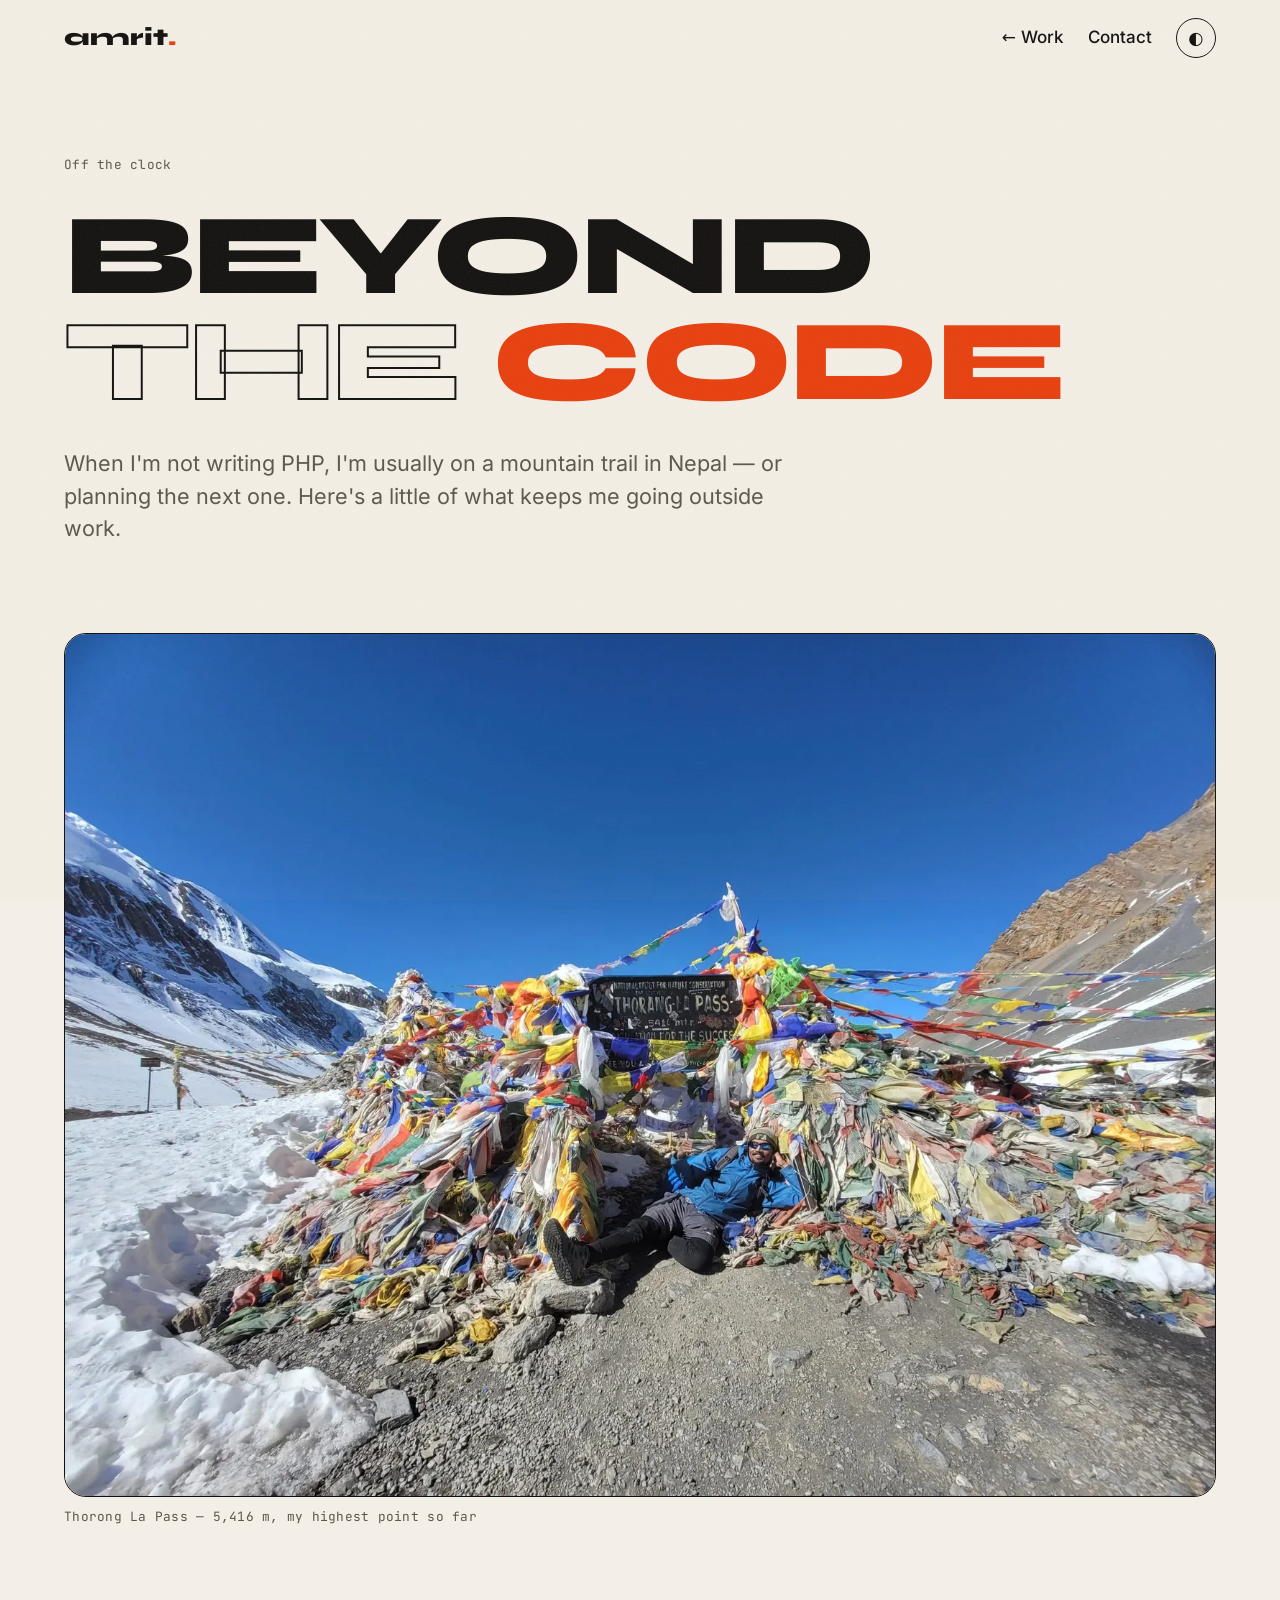
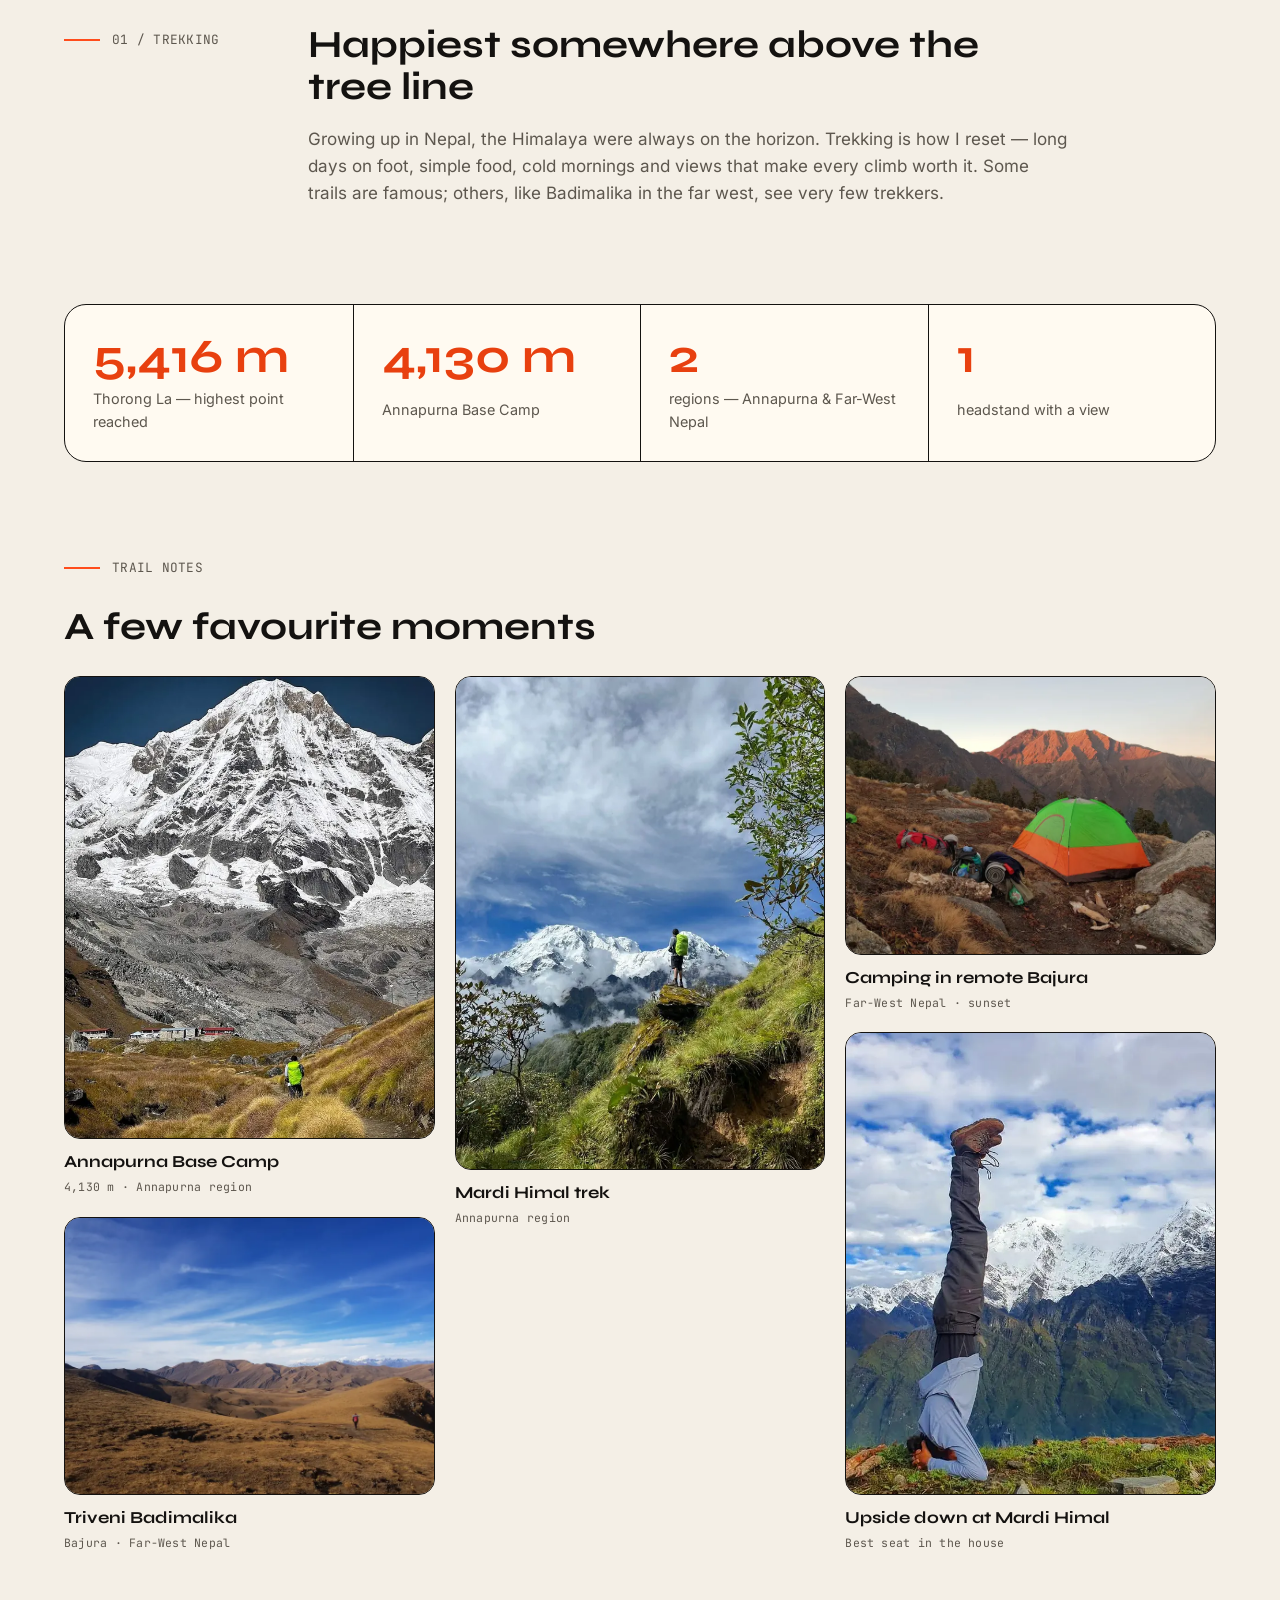
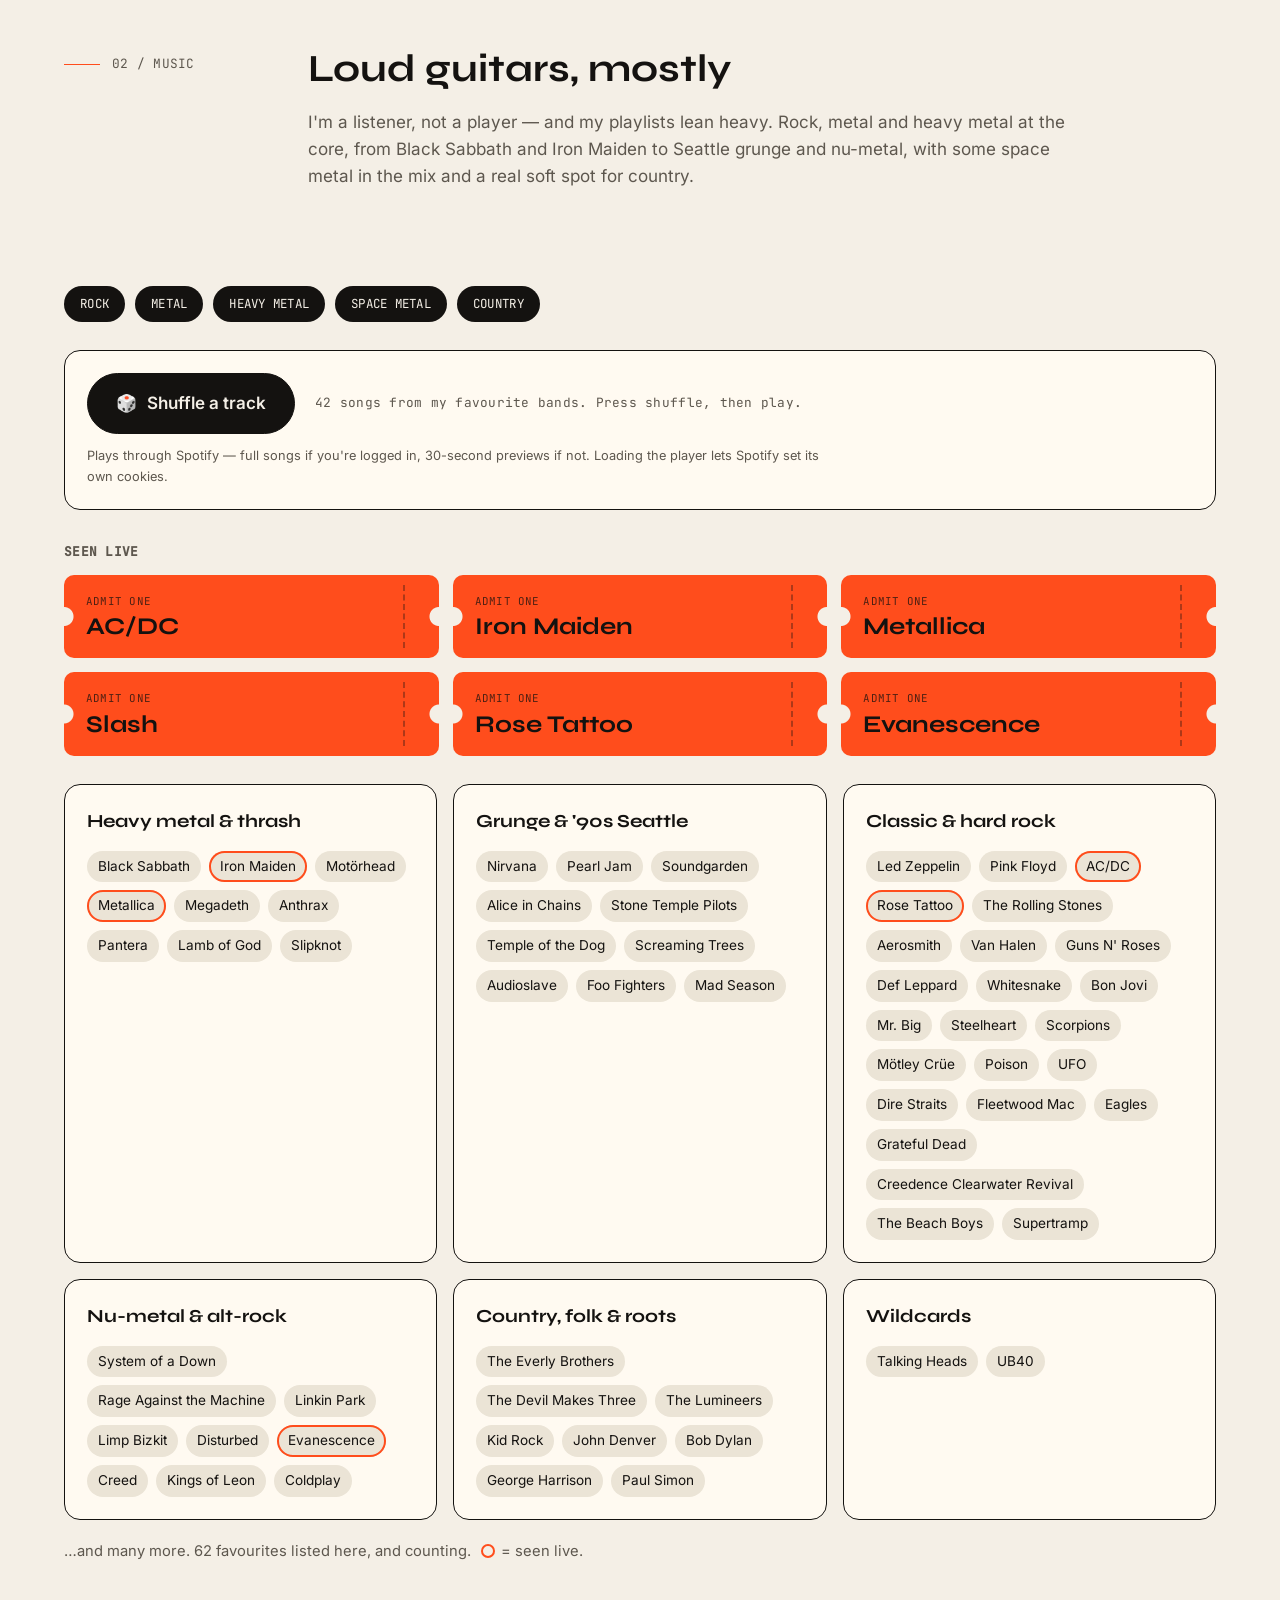
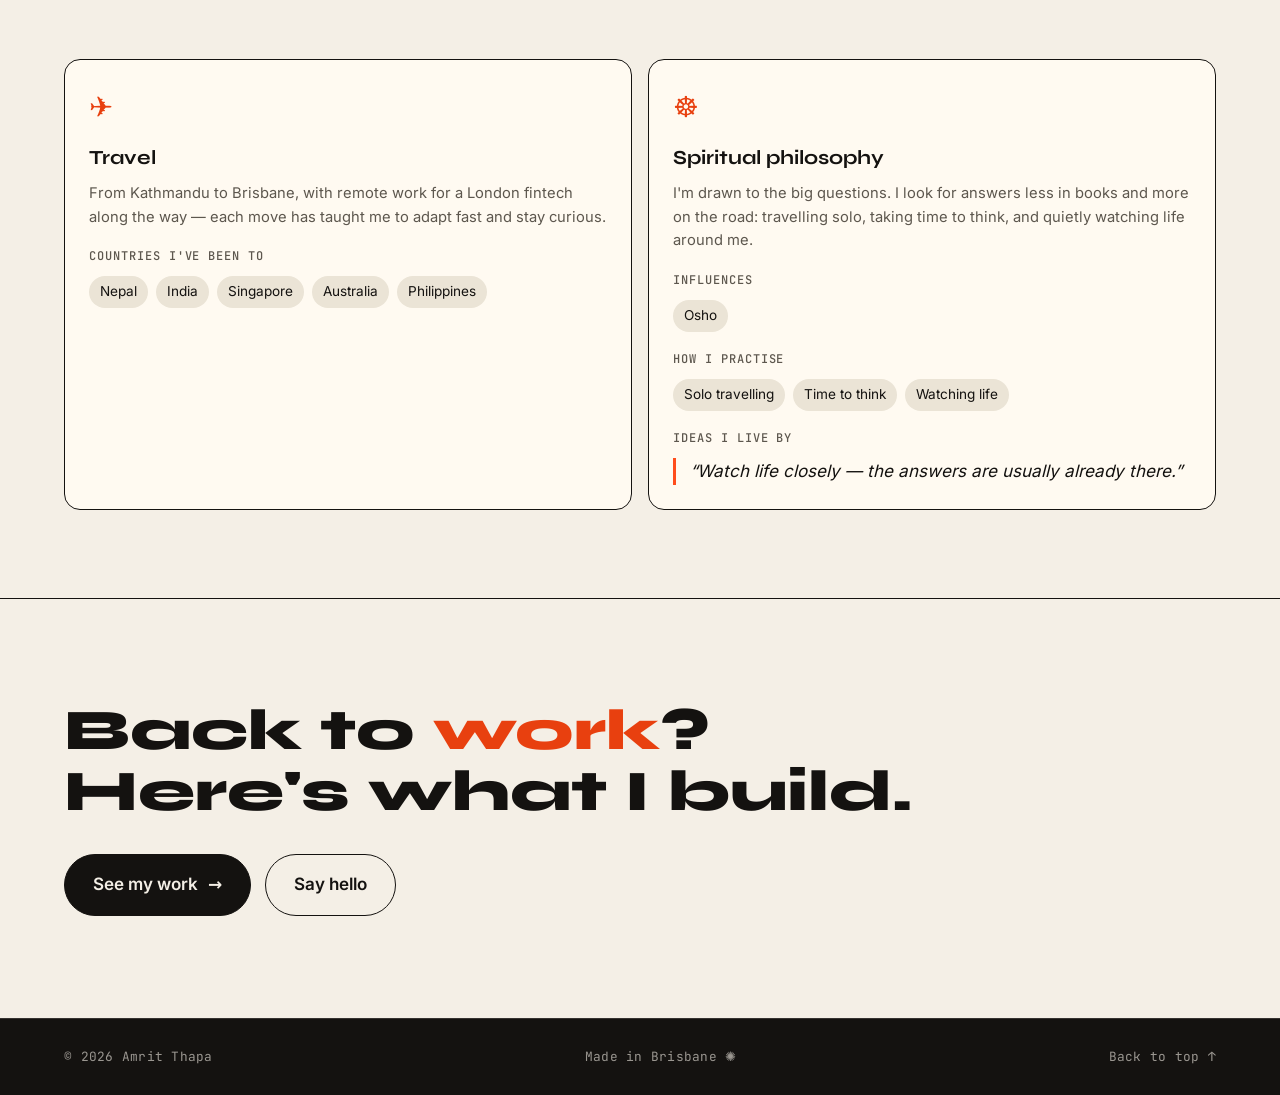
==== commit 58f0d3cc: "Beyond the code: Spotify player, artists, countries, philosophy card; clarify remote UK work" ====
--- a/beyond-code/index.html
+++ b/beyond-code/index.html
@@ -34,7 +34,7 @@
 
   <link rel="preload" href="/assets/fonts/syne-latin-800-normal.woff2" as="font" type="font/woff2" crossorigin />
   <link rel="preload" href="/assets/fonts/inter-latin-400-normal.woff2" as="font" type="font/woff2" crossorigin />
-  <link rel="stylesheet" href="/styles.css?v=202611162015" />
+  <link rel="stylesheet" href="/styles.css?v=202611162030" />
 </head>
 
 <body class="case-page beyond-page">
@@ -561,7 +561,22 @@
         <article class="case-card">
           <span class="interest-icon" aria-hidden="true">☸</span>
           <h3>Spiritual philosophy</h3>
-          <p>I'm drawn to the big questions. Reading and reflecting on philosophy helps me stay calm, patient and grounded.</p>
+          <p>I'm drawn to the big questions. I look for answers less in books and more on the road: travelling solo, taking time to think, and quietly watching life around me.</p>
+
+          <h4 class="country-title mono">Influences</h4>
+          <ul class="band-chips">
+            <li>Osho</li>
+          </ul>
+
+          <h4 class="country-title mono">How I practise</h4>
+          <ul class="band-chips">
+            <li>Solo travelling</li>
+            <li>Time to think</li>
+            <li>Watching life</li>
+          </ul>
+
+          <h4 class="country-title mono">Ideas I live by</h4>
+          <blockquote class="life-idea">“Watch life closely — the answers are usually already there.”</blockquote>
         </article>
       </div>
     </section>
@@ -590,6 +605,6 @@
     <a href="#main">Back to top ↑</a>
   </footer>
 
-  <script src="/script.js?v=202611162015" defer></script>
+  <script src="/script.js?v=202611162030" defer></script>
 </body>
 </html>
--- a/styles.css
+++ b/styles.css
@@ -2356,6 +2356,14 @@
   color: var(--muted);
 }
 
+/* A short principle in the Spiritual philosophy card */
+.life-idea {
+  margin: 0;
+  padding-left: 14px;
+  border-left: 3px solid var(--accent);
+  font-style: italic;
+}
+
 /* Music shuffle player */
 .shuffle {
   margin-bottom: 32px;
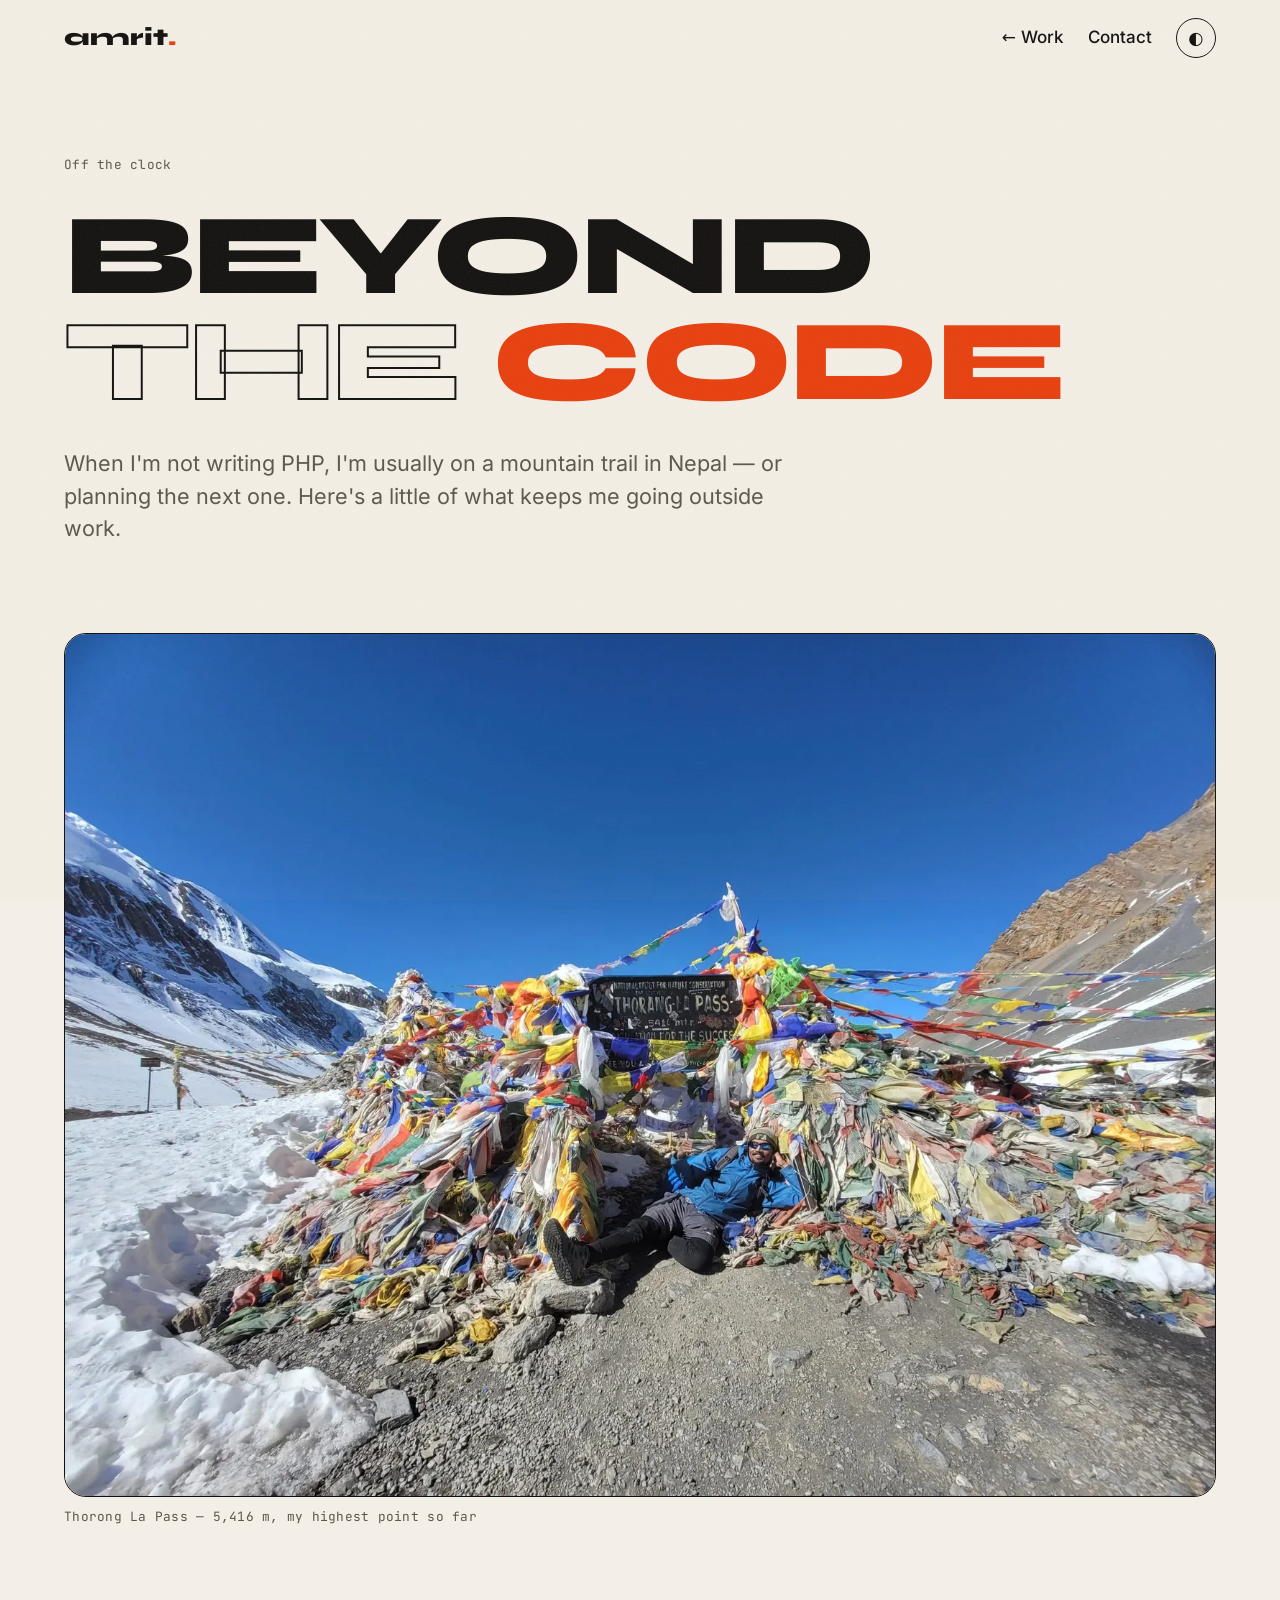
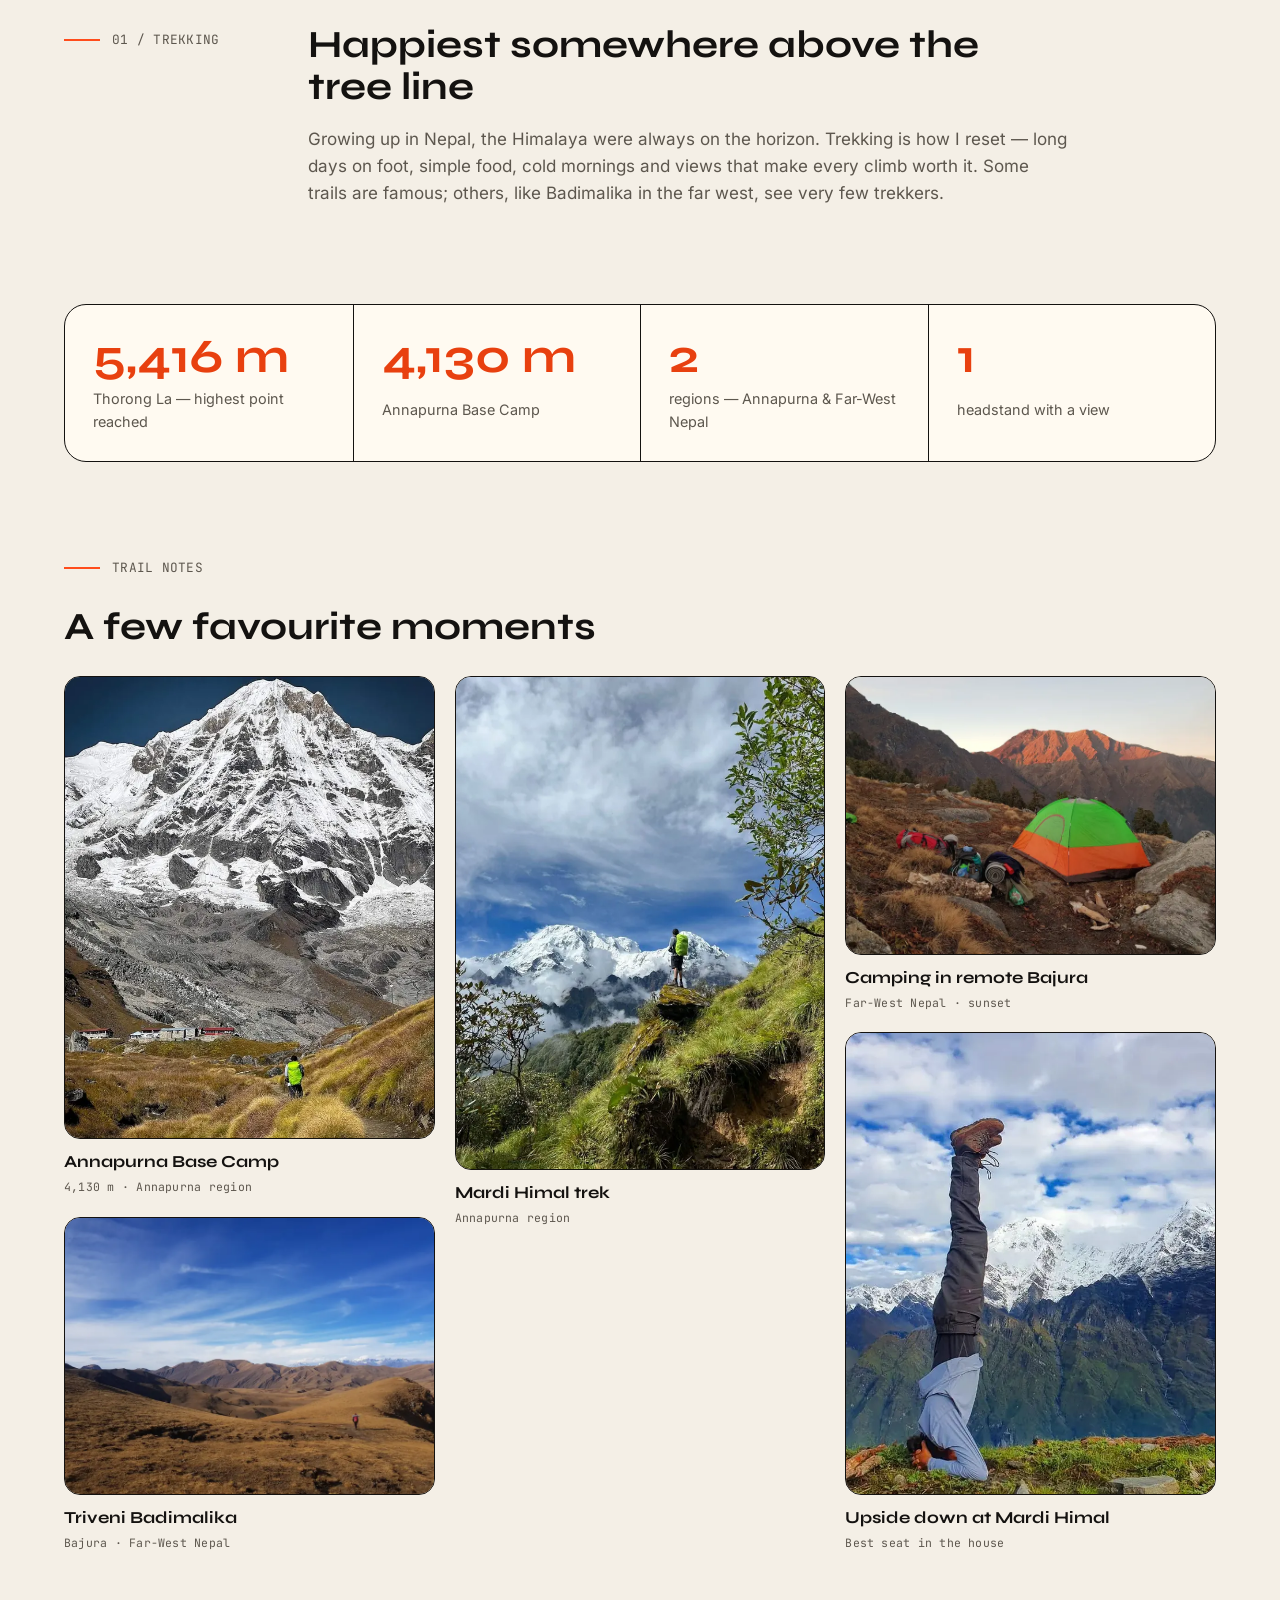
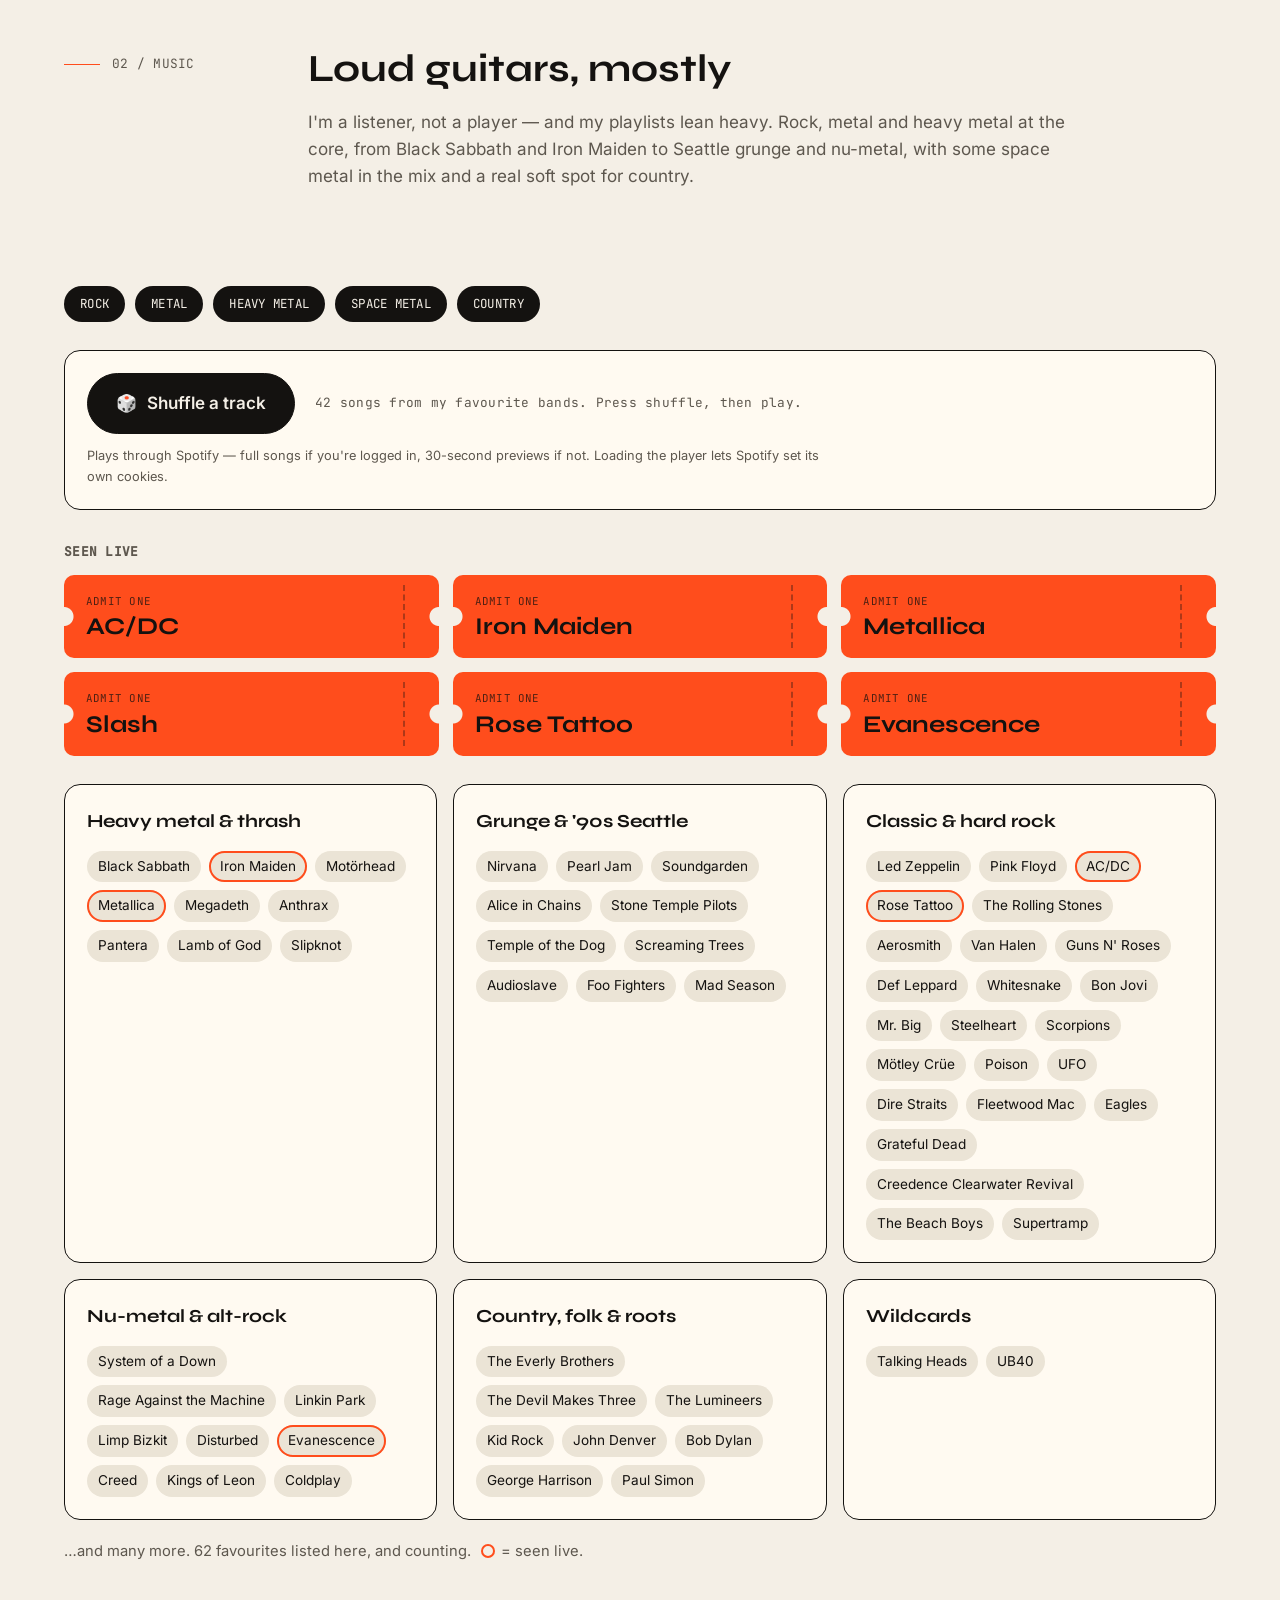
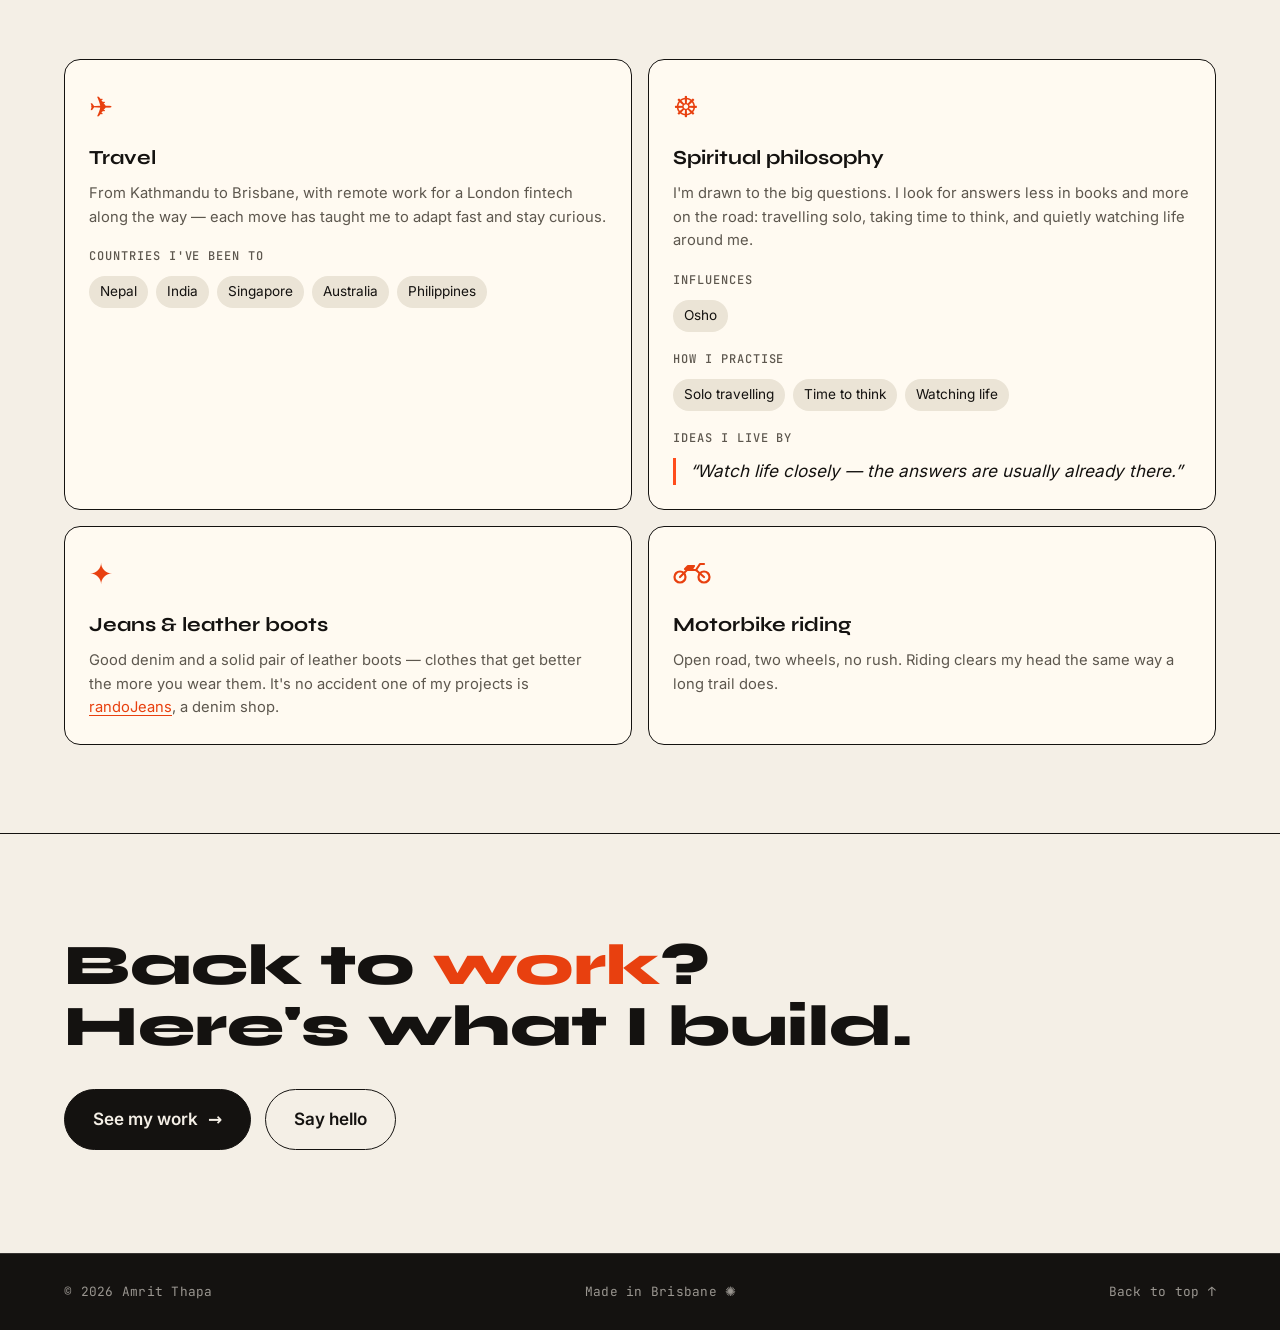
==== commit 9c77e917: "Beyond the code: Spotify player, artists, countries, philosophy, denim and motorbikes" ====
--- a/beyond-code/index.html
+++ b/beyond-code/index.html
@@ -5,7 +5,7 @@
   <meta name="viewport" content="width=device-width, initial-scale=1.0" />
 
   <title>Beyond the code — Amrit Thapa</title>
-  <meta name="description" content="Off the clock: trekking in the Nepal Himalaya — Thorong La, Annapurna Base Camp, Mardi Himal, Badimalika — plus rock and metal, travel and philosophy." />
+  <meta name="description" content="Off the clock: trekking in the Nepal Himalaya — Thorong La, Annapurna Base Camp, Mardi Himal, Badimalika — plus rock and metal, travel, philosophy, denim and motorbikes." />
   <meta name="author" content="Amrit Thapa" />
   <link rel="canonical" href="https://amritthapa.com/beyond-code/" />
 
@@ -34,7 +34,7 @@
 
   <link rel="preload" href="/assets/fonts/syne-latin-800-normal.woff2" as="font" type="font/woff2" crossorigin />
   <link rel="preload" href="/assets/fonts/inter-latin-400-normal.woff2" as="font" type="font/woff2" crossorigin />
-  <link rel="stylesheet" href="/styles.css?v=202611162030" />
+  <link rel="stylesheet" href="/styles.css?v=202611162100" />
 </head>
 
 <body class="case-page beyond-page">
@@ -541,7 +541,7 @@
 
 
     <!-- ============================================================
-         03 · TRAVEL / 04 · PHILOSOPHY
+         03 · TRAVEL, PHILOSOPHY, DENIM &amp; BOOTS, MOTORBIKES
          ============================================================ -->
     <section class="case-section">
       <div class="case-cards interest-cards interest-cards-2">
@@ -578,6 +578,18 @@
           <h4 class="country-title mono">Ideas I live by</h4>
           <blockquote class="life-idea">“Watch life closely — the answers are usually already there.”</blockquote>
         </article>
+        <article class="case-card">
+          <span class="interest-icon" aria-hidden="true">✦</span>
+          <h3>Jeans &amp; leather boots</h3>
+          <p>Good denim and a solid pair of leather boots — clothes that get better the more you wear them. It's no accident one of my projects is <a href="/work/randojeans/">randoJeans</a>, a denim shop.</p>
+        </article>
+        <article class="case-card">
+          <span class="interest-icon" aria-hidden="true">
+            <svg width="38" height="26" viewBox="0 0 38 26" fill="none" stroke="currentColor" stroke-width="2.2" stroke-linecap="round" stroke-linejoin="round"><circle cx="7" cy="19" r="5.5"/><circle cx="31" cy="19" r="5.5"/><path d="M7 19l7-7h9l8 7"/><path d="M12 11h7l2-3h-6z" fill="currentColor"/><path d="M23 12l4-6h4"/></svg>
+          </span>
+          <h3>Motorbike riding</h3>
+          <p>Open road, two wheels, no rush. Riding clears my head the same way a long trail does.</p>
+        </article>
       </div>
     </section>
 
@@ -605,6 +617,6 @@
     <a href="#main">Back to top ↑</a>
   </footer>
 
-  <script src="/script.js?v=202611162030" defer></script>
+  <script src="/script.js?v=202611162100" defer></script>
 </body>
 </html>
--- a/styles.css
+++ b/styles.css
@@ -2356,6 +2356,13 @@
   color: var(--muted);
 }
 
+/* Links inside the interest cards */
+.interest-cards .case-card a {
+  color: var(--accent-text);
+  text-decoration: underline;
+  text-underline-offset: 3px;
+}
+
 /* A short principle in the Spiritual philosophy card */
 .life-idea {
   margin: 0;
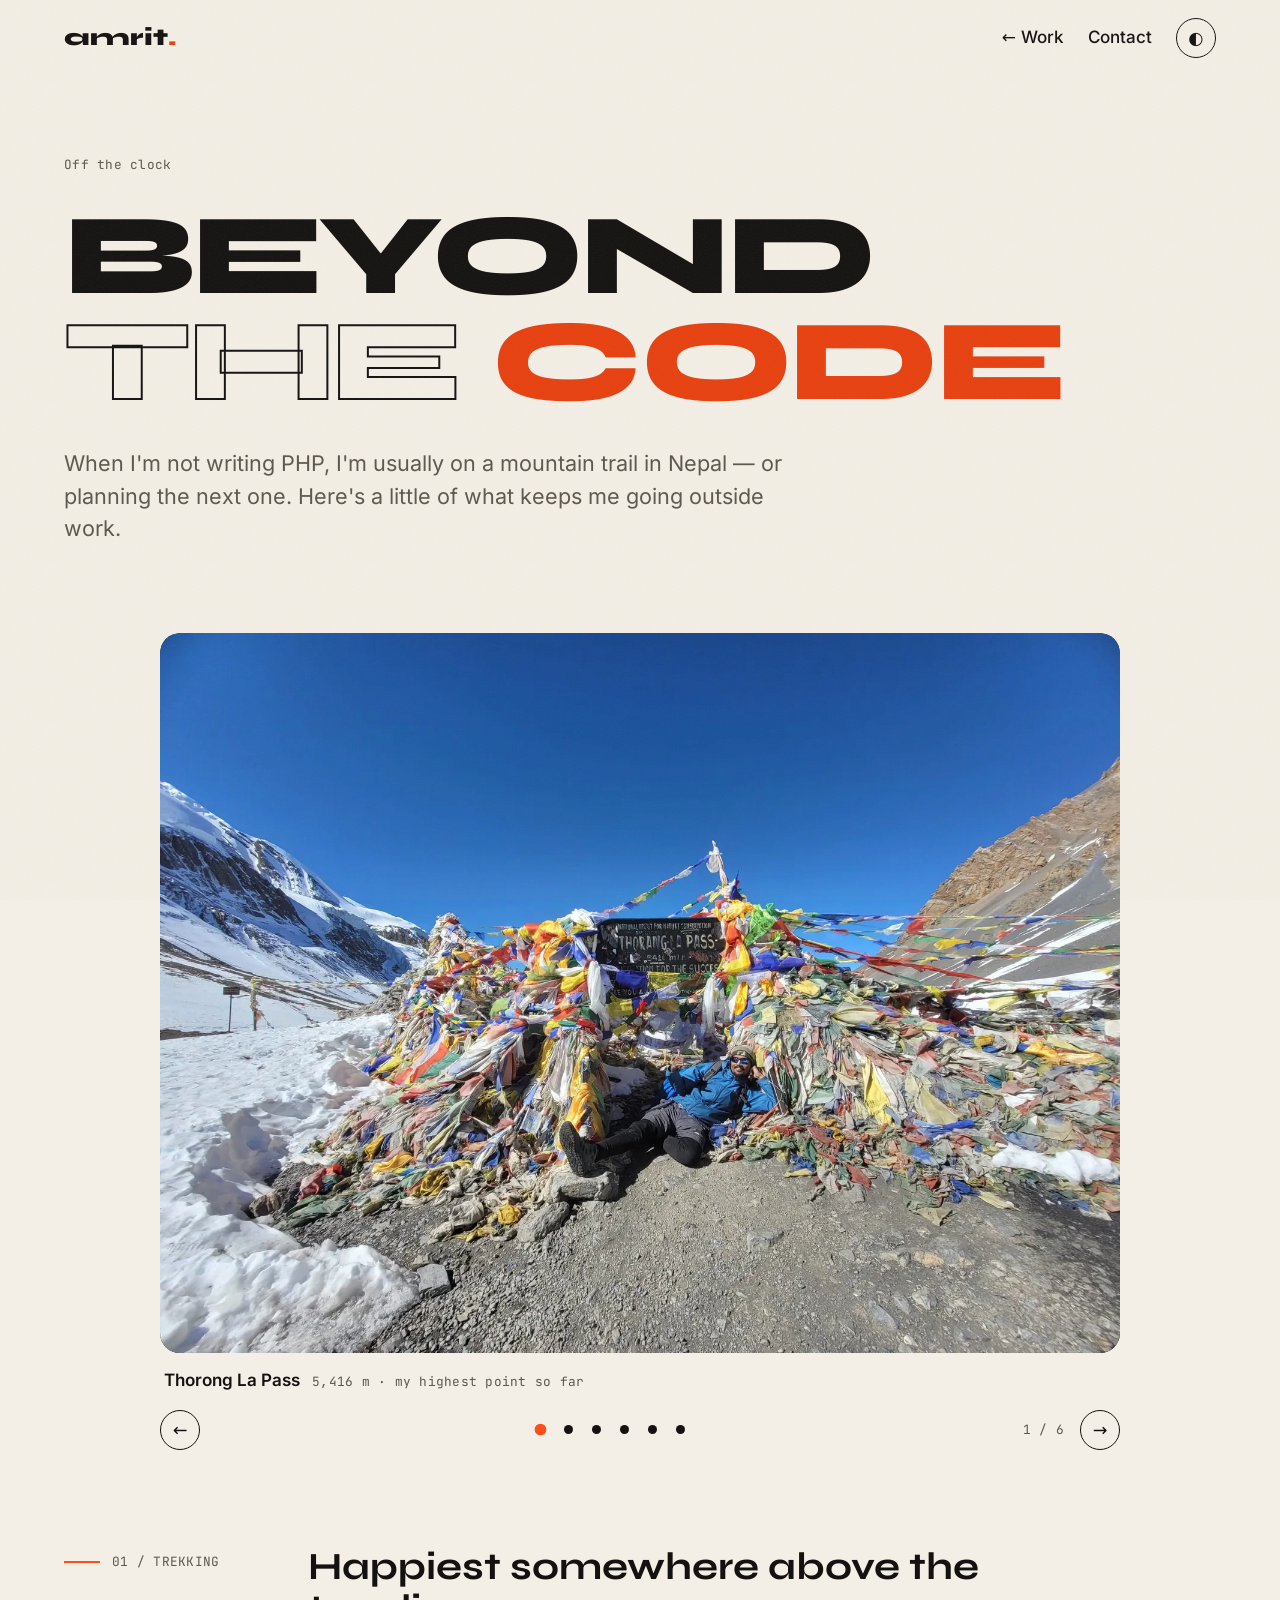
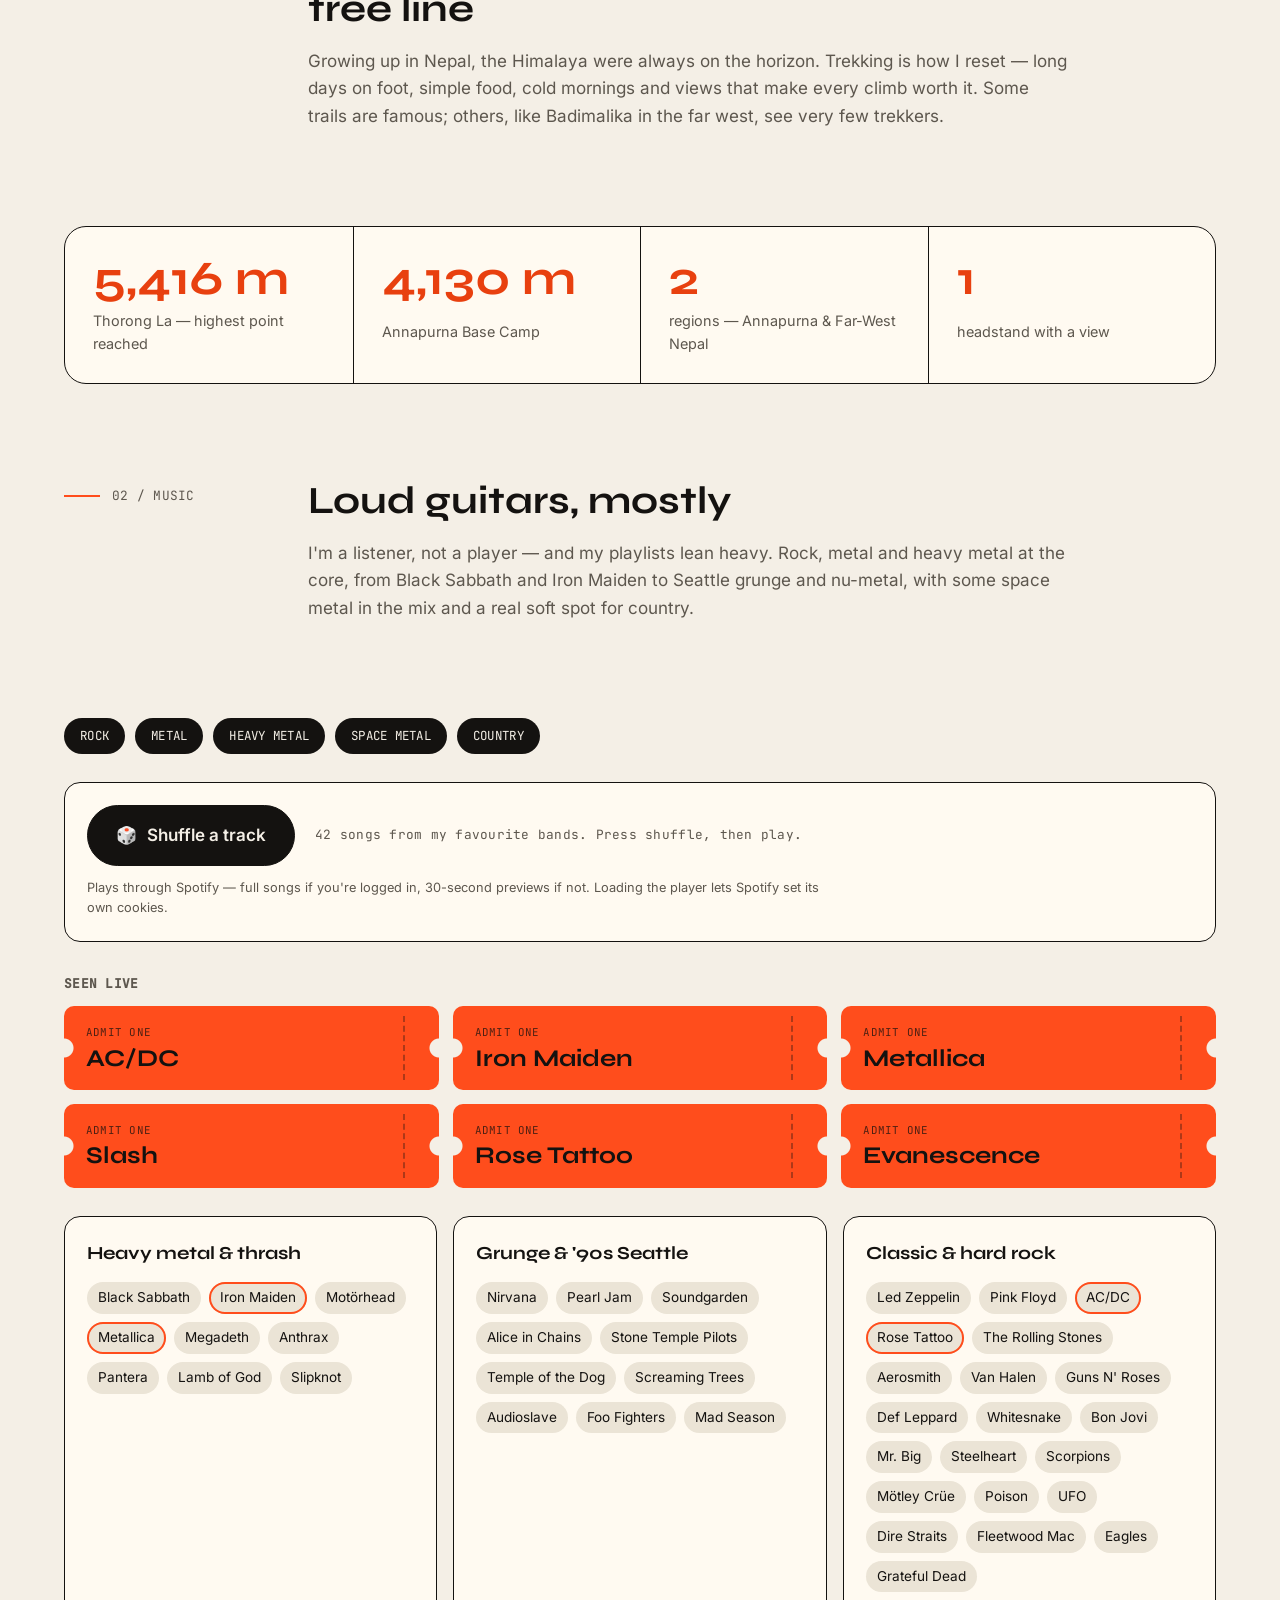
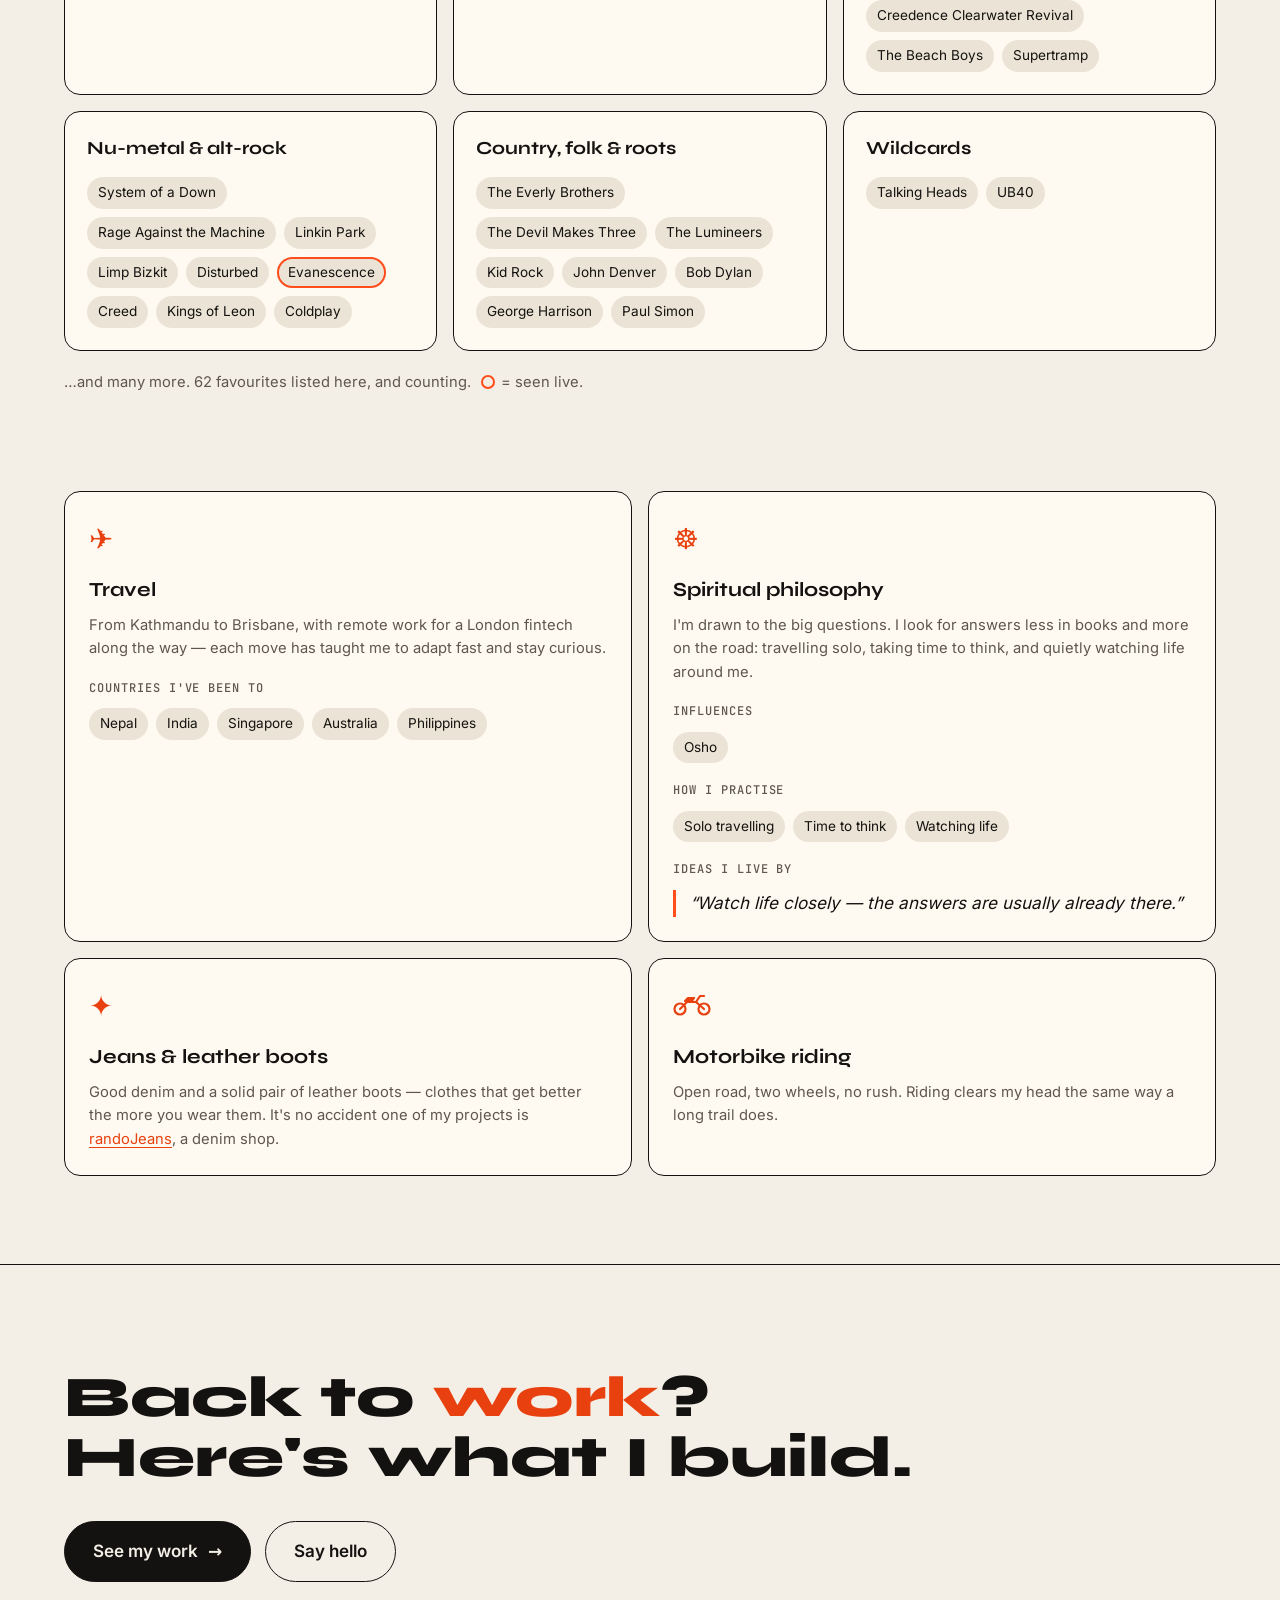
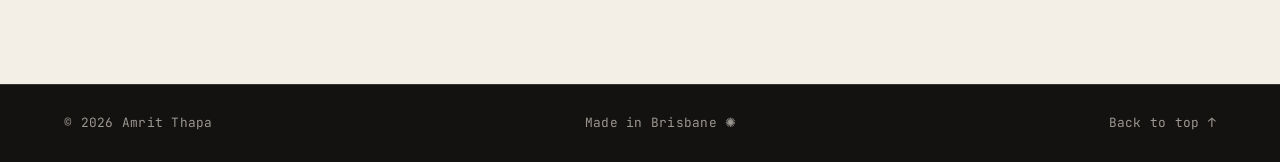
==== commit 09bbbc8b: "Beyond the code: photo carousel, Spotify player, artists, countries, philosophy, denim and motorbike" ====
--- a/beyond-code/index.html
+++ b/beyond-code/index.html
@@ -34,7 +34,7 @@
 
   <link rel="preload" href="/assets/fonts/syne-latin-800-normal.woff2" as="font" type="font/woff2" crossorigin />
   <link rel="preload" href="/assets/fonts/inter-latin-400-normal.woff2" as="font" type="font/woff2" crossorigin />
-  <link rel="stylesheet" href="/styles.css?v=202611162100" />
+  <link rel="stylesheet" href="/styles.css?v=202611162130" />
 </head>
 
 <body class="case-page beyond-page">
@@ -78,19 +78,89 @@
 
 
     <!-- ============================================================
-         FEATURE PHOTO
+         PHOTO CAROUSEL
+         All trekking photos in one place. Swipe, use the arrows or the
+         dots. Works as a plain swipeable strip even without JavaScript.
          ============================================================ -->
     <section class="case-section">
-      <figure class="photo-feature">
-        <a href="/assets/beyond/thorong-la.webp" target="_blank" rel="noopener">
-          <img
-            src="/assets/beyond/thorong-la.webp"
-            width="1600" height="1200"
-            alt="Amrit sitting under the Thorong La Pass sign at 5,416 metres, surrounded by colourful prayer flags, snow and a clear blue sky."
-          />
-        </a>
-        <figcaption class="mono">Thorong La Pass — 5,416 m, my highest point so far</figcaption>
-      </figure>
+      <div class="carousel" id="trailCarousel" role="region" aria-roledescription="carousel" aria-label="Trekking photos">
+        <div class="carousel-track" id="carouselTrack" tabindex="0">
+        <figure class="slide" role="group" aria-roledescription="slide" aria-label="1 of 6">
+          <a href="/assets/beyond/thorong-la.webp" target="_blank" rel="noopener">
+            <img src="/assets/beyond/thorong-la.webp"
+                 srcset="/assets/beyond/thorong-la-sm.webp 800w, /assets/beyond/thorong-la.webp 1600w"
+                 sizes="(max-width: 1100px) 100vw, 1100px"
+                 width="1600" height="1200" fetchpriority="high"
+                 alt="Amrit sitting under the Thorong La Pass sign at 5,416 metres, surrounded by colourful prayer flags, snow and a clear blue sky." />
+          </a>
+          <figcaption><strong>Thorong La Pass</strong><span class="mono">5,416 m · my highest point so far</span></figcaption>
+        </figure>
+        <figure class="slide slide-tall" role="group" aria-roledescription="slide" aria-label="2 of 6">
+          <a href="/assets/beyond/annapurna-base-camp.webp" target="_blank" rel="noopener">
+            <img src="/assets/beyond/annapurna-base-camp.webp"
+                 srcset="/assets/beyond/annapurna-base-camp-sm.webp 640w, /assets/beyond/annapurna-base-camp.webp 1080w"
+                 sizes="(max-width: 1100px) 100vw, 1100px"
+                 width="1080" height="1350" loading="lazy"
+                 alt="A trekker with a bright green backpack cover walking towards the lodges of Annapurna Base Camp, beneath a huge snow-covered mountain face." />
+          </a>
+          <figcaption><strong>Annapurna Base Camp</strong><span class="mono">4,130 m · Annapurna region</span></figcaption>
+        </figure>
+        <figure class="slide" role="group" aria-roledescription="slide" aria-label="3 of 6">
+          <a href="/assets/beyond/badimalika.webp" target="_blank" rel="noopener">
+            <img src="/assets/beyond/badimalika.webp"
+                 srcset="/assets/beyond/badimalika-sm.webp 800w, /assets/beyond/badimalika.webp 1600w"
+                 sizes="(max-width: 1100px) 100vw, 1100px"
+                 width="1600" height="1200" loading="lazy"
+                 alt="A lone trekker with a red backpack crossing wide golden grassland ridges under a deep blue sky, with snow peaks far in the distance." />
+          </a>
+          <figcaption><strong>Triveni Badimalika</strong><span class="mono">Bajura · Far-West Nepal</span></figcaption>
+        </figure>
+        <figure class="slide slide-tall" role="group" aria-roledescription="slide" aria-label="4 of 6">
+          <a href="/assets/beyond/mardi-trail.webp" target="_blank" rel="noopener">
+            <img src="/assets/beyond/mardi-trail.webp"
+                 srcset="/assets/beyond/mardi-trail-sm.webp 600w, /assets/beyond/mardi-trail.webp 1200w"
+                 sizes="(max-width: 1100px) 100vw, 1100px"
+                 width="1200" height="1600" loading="lazy"
+                 alt="A trekker standing on a mossy rock on a green hillside, looking out at a snow-capped Himalayan peak rising above the clouds." />
+          </a>
+          <figcaption><strong>Mardi Himal trek</strong><span class="mono">Annapurna region</span></figcaption>
+        </figure>
+        <figure class="slide" role="group" aria-roledescription="slide" aria-label="5 of 6">
+          <a href="/assets/beyond/bajura-camp.webp" target="_blank" rel="noopener">
+            <img src="/assets/beyond/bajura-camp.webp"
+                 srcset="/assets/beyond/bajura-camp-sm.webp 800w, /assets/beyond/bajura-camp.webp 1600w"
+                 sizes="(max-width: 1100px) 100vw, 1100px"
+                 width="1600" height="1200" loading="lazy"
+                 alt="A green and orange tent and backpacks on a high grassy slope at sunset, with the mountain behind glowing red-orange." />
+          </a>
+          <figcaption><strong>Camping in remote Bajura</strong><span class="mono">Far-West Nepal · sunset</span></figcaption>
+        </figure>
+        <figure class="slide slide-tall" role="group" aria-roledescription="slide" aria-label="6 of 6">
+          <a href="/assets/beyond/mardi-headstand.webp" target="_blank" rel="noopener">
+            <img src="/assets/beyond/mardi-headstand.webp"
+                 srcset="/assets/beyond/mardi-headstand-sm.webp 640w, /assets/beyond/mardi-headstand.webp 720w"
+                 sizes="(max-width: 1100px) 100vw, 1100px"
+                 width="720" height="900" loading="lazy"
+                 alt="Amrit doing a headstand in hiking boots on a grassy ridge, with snowy Himalayan peaks and clouds behind." />
+          </a>
+          <figcaption><strong>Upside down at Mardi Himal</strong><span class="mono">Best seat in the house</span></figcaption>
+        </figure>
+        </div>
+
+        <div class="carousel-controls">
+          <button type="button" class="icon-btn carousel-btn" id="carouselPrev" aria-label="Previous photo">←</button>
+          <div class="carousel-dots">
+          <button type="button" class="carousel-dot" aria-label="Show photo 1" aria-current="true"></button>
+          <button type="button" class="carousel-dot" aria-label="Show photo 2"></button>
+          <button type="button" class="carousel-dot" aria-label="Show photo 3"></button>
+          <button type="button" class="carousel-dot" aria-label="Show photo 4"></button>
+          <button type="button" class="carousel-dot" aria-label="Show photo 5"></button>
+          <button type="button" class="carousel-dot" aria-label="Show photo 6"></button>
+          </div>
+          <p class="carousel-count mono" id="carouselCount" aria-live="polite">1 / 6</p>
+          <button type="button" class="icon-btn carousel-btn" id="carouselNext" aria-label="Next photo">→</button>
+        </div>
+      </div>
     </section>
 
 
@@ -116,58 +186,6 @@
         <li><strong>2</strong><span>regions — Annapurna &amp; Far-West Nepal</span></li>
         <li><strong>1</strong><span>headstand with a view</span></li>
       </ul>
-    </section>
-
-
-    <!-- ============================================================
-         PHOTO GALLERY
-         Each photo opens full size. Small versions load first.
-         ============================================================ -->
-    <section class="case-section">
-      <div class="section-label mono">Trail notes</div>
-      <h2 class="case-h2">A few favourite moments</h2>
-
-      <div class="photo-grid">
-        <figure class="photo photo-tall">
-          <a href="/assets/beyond/annapurna-base-camp.webp" target="_blank" rel="noopener">
-            <img src="/assets/beyond/annapurna-base-camp-sm.webp" width="640" height="800" loading="lazy"
-                 alt="A trekker with a bright green backpack cover walking towards the lodges of Annapurna Base Camp, beneath a huge snow-covered mountain face." />
-          </a>
-          <figcaption><strong>Annapurna Base Camp</strong><span class="mono">4,130 m · Annapurna region</span></figcaption>
-        </figure>
-
-        <figure class="photo photo-wide">
-          <a href="/assets/beyond/badimalika.webp" target="_blank" rel="noopener">
-            <img src="/assets/beyond/badimalika-sm.webp" width="800" height="600" loading="lazy"
-                 alt="A lone trekker with a red backpack crossing wide golden grassland ridges under a deep blue sky, with snow peaks far in the distance." />
-          </a>
-          <figcaption><strong>Triveni Badimalika</strong><span class="mono">Bajura · Far-West Nepal</span></figcaption>
-        </figure>
-
-        <figure class="photo photo-tall">
-          <a href="/assets/beyond/mardi-trail.webp" target="_blank" rel="noopener">
-            <img src="/assets/beyond/mardi-trail-sm.webp" width="600" height="800" loading="lazy"
-                 alt="A trekker standing on a mossy rock on a green hillside, looking out at a snow-capped Himalayan peak rising above the clouds." />
-          </a>
-          <figcaption><strong>Mardi Himal trek</strong><span class="mono">Annapurna region</span></figcaption>
-        </figure>
-
-        <figure class="photo photo-wide">
-          <a href="/assets/beyond/bajura-camp.webp" target="_blank" rel="noopener">
-            <img src="/assets/beyond/bajura-camp-sm.webp" width="800" height="600" loading="lazy"
-                 alt="A green and orange tent and backpacks on a high grassy slope at sunset, with the mountain behind glowing red-orange." />
-          </a>
-          <figcaption><strong>Camping in remote Bajura</strong><span class="mono">Far-West Nepal · sunset</span></figcaption>
-        </figure>
-
-        <figure class="photo photo-tall">
-          <a href="/assets/beyond/mardi-headstand.webp" target="_blank" rel="noopener">
-            <img src="/assets/beyond/mardi-headstand-sm.webp" width="640" height="800" loading="lazy"
-                 alt="Amrit doing a headstand in hiking boots on a grassy ridge, with snowy Himalayan peaks and clouds behind." />
-          </a>
-          <figcaption><strong>Upside down at Mardi Himal</strong><span class="mono">Best seat in the house</span></figcaption>
-        </figure>
-      </div>
     </section>
 
 
@@ -617,6 +635,6 @@
     <a href="#main">Back to top ↑</a>
   </footer>
 
-  <script src="/script.js?v=202611162100" defer></script>
+  <script src="/script.js?v=202611162130" defer></script>
 </body>
 </html>
--- a/styles.css
+++ b/styles.css
@@ -2346,6 +2346,138 @@
   color: var(--on-accent);
 }
 
+/* Trekking photo carousel.
+   Width is capped so a 4:3 photo always fits on screen in full. */
+.carousel {
+  max-width: min(100%, calc(80vh * 4 / 3));
+  margin-inline: auto;
+}
+
+.carousel-track {
+  display: flex;
+  overflow-x: auto;
+  scroll-snap-type: x mandatory;
+  scroll-behavior: smooth;
+  scrollbar-width: none;
+  border-radius: 20px;
+  overscroll-behavior-x: contain;
+}
+
+.carousel-track::-webkit-scrollbar {
+  display: none;
+}
+
+.carousel-track:focus-visible {
+  outline: 3px solid var(--accent);
+  outline-offset: 4px;
+}
+
+.slide {
+  flex: 0 0 100%;
+  margin: 0;
+  scroll-snap-align: start;
+}
+
+/* Every photo sits in the same frame; tall photos are shown whole */
+.slide a {
+  display: block;
+  aspect-ratio: 4 / 3;
+  width: 100%;
+  border-radius: 20px;
+  overflow: hidden;
+  background: #141210;
+}
+
+.slide img {
+  width: 100%;
+  height: 100%;
+  object-fit: contain;
+}
+
+.slide figcaption {
+  display: flex;
+  flex-wrap: wrap;
+  gap: 4px 12px;
+  align-items: baseline;
+  padding: 14px 4px 0;
+}
+
+.slide figcaption span {
+  color: var(--muted);
+  font-size: .8rem;
+}
+
+.carousel-controls {
+  display: flex;
+  align-items: center;
+  gap: 14px;
+  margin-top: 16px;
+}
+
+.carousel-dots {
+  display: flex;
+  flex: 1;
+  justify-content: center;
+  gap: 4px;
+}
+
+/* 24px tap target around a small dot */
+.carousel-dot {
+  width: 24px;
+  height: 24px;
+  padding: 0;
+  border: 0;
+  background: none;
+  cursor: pointer;
+  display: grid;
+  place-items: center;
+}
+
+.carousel-dot::before {
+  content: "";
+  width: 9px;
+  height: 9px;
+  border-radius: 50%;
+  background: var(--line);
+  transition: background .2s, transform .2s;
+}
+
+.carousel-dot[aria-current="true"]::before {
+  background: var(--accent);
+  transform: scale(1.3);
+}
+
+.carousel-count {
+  min-width: 3.5em;
+  text-align: center;
+  color: var(--muted);
+}
+
+@media (max-width: 640px) {
+  /* Square frame on phones: landscape photos fill it, tall ones show whole */
+  .slide a {
+    aspect-ratio: 1 / 1;
+  }
+
+  .slide:not(.slide-tall) img {
+    object-fit: cover;
+  }
+
+  .carousel-dots {
+    display: none;
+  }
+
+  .carousel-controls {
+    justify-content: space-between;
+  }
+}
+
+@media (prefers-reduced-motion: reduce) {
+  .carousel-track {
+    scroll-behavior: auto;
+  }
+}
+
 /* Countries list inside the Travel card */
 .country-title {
   margin: 18px 0 10px;
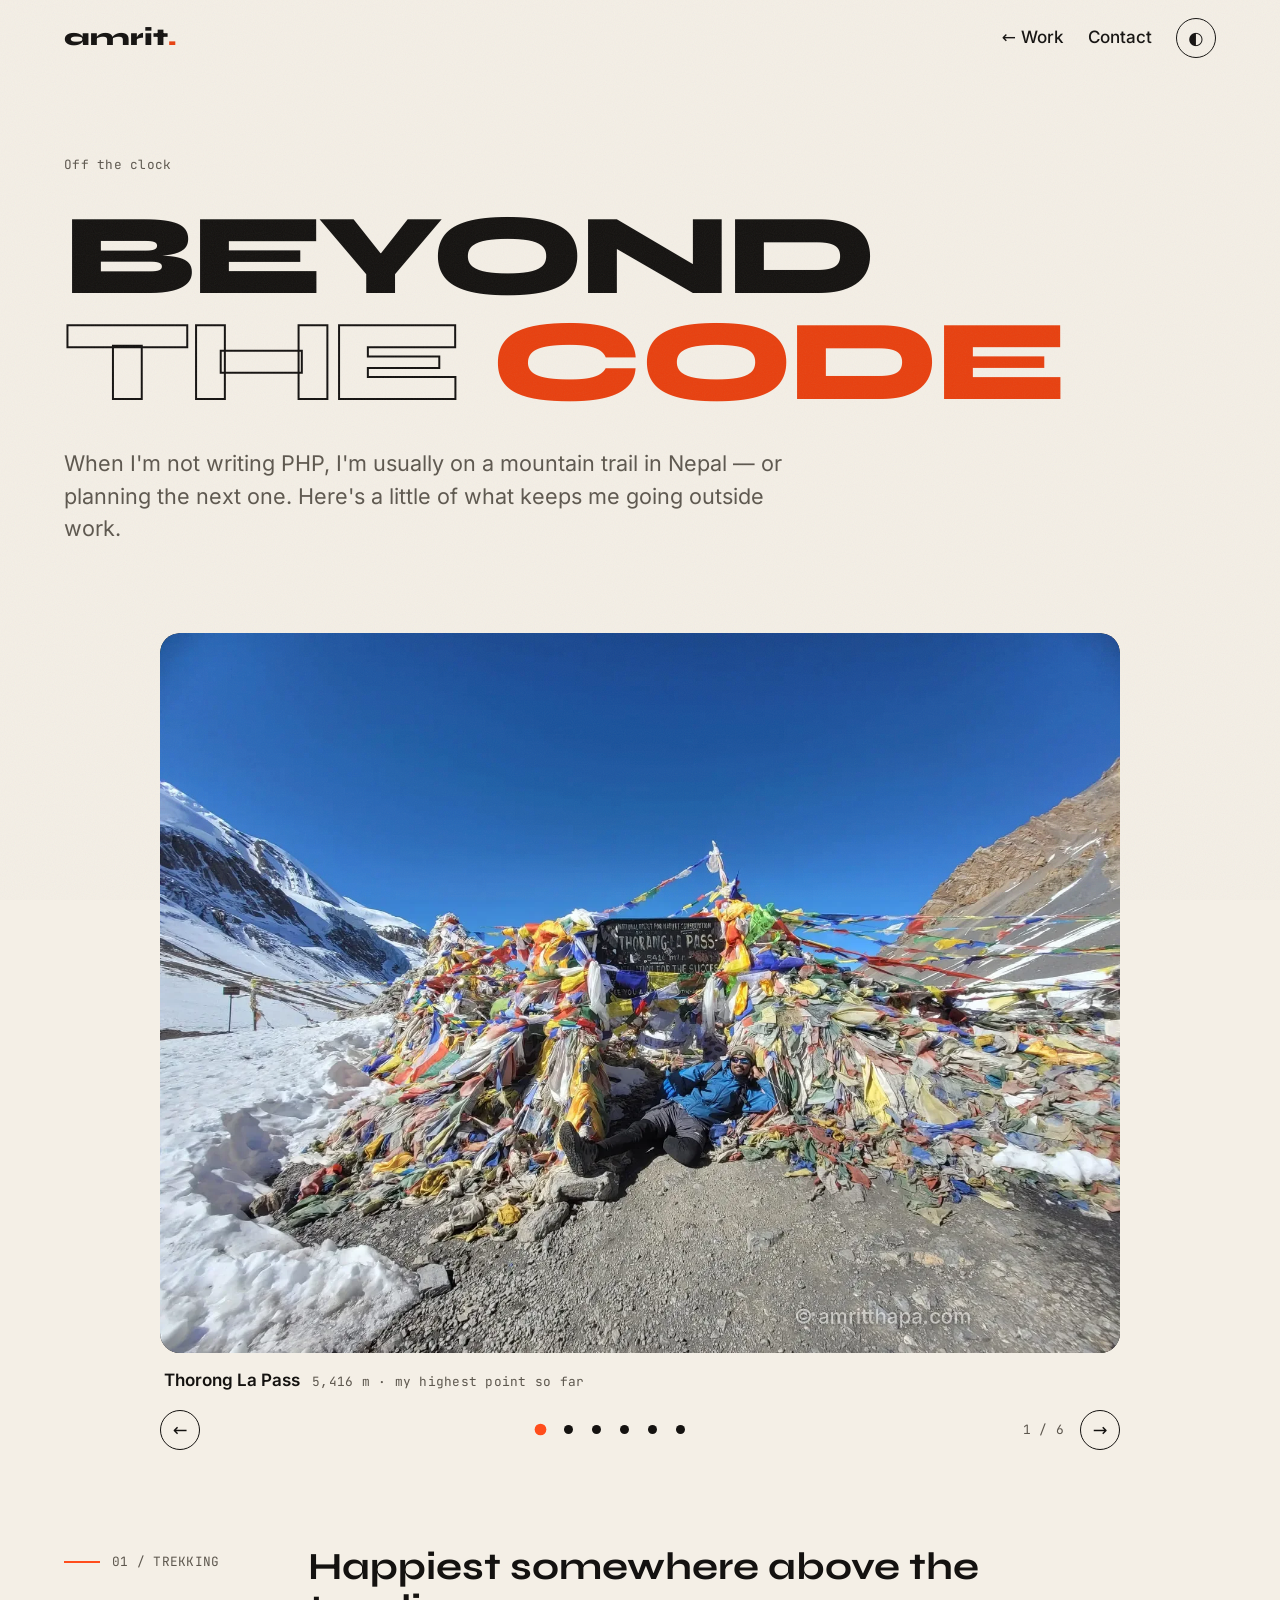
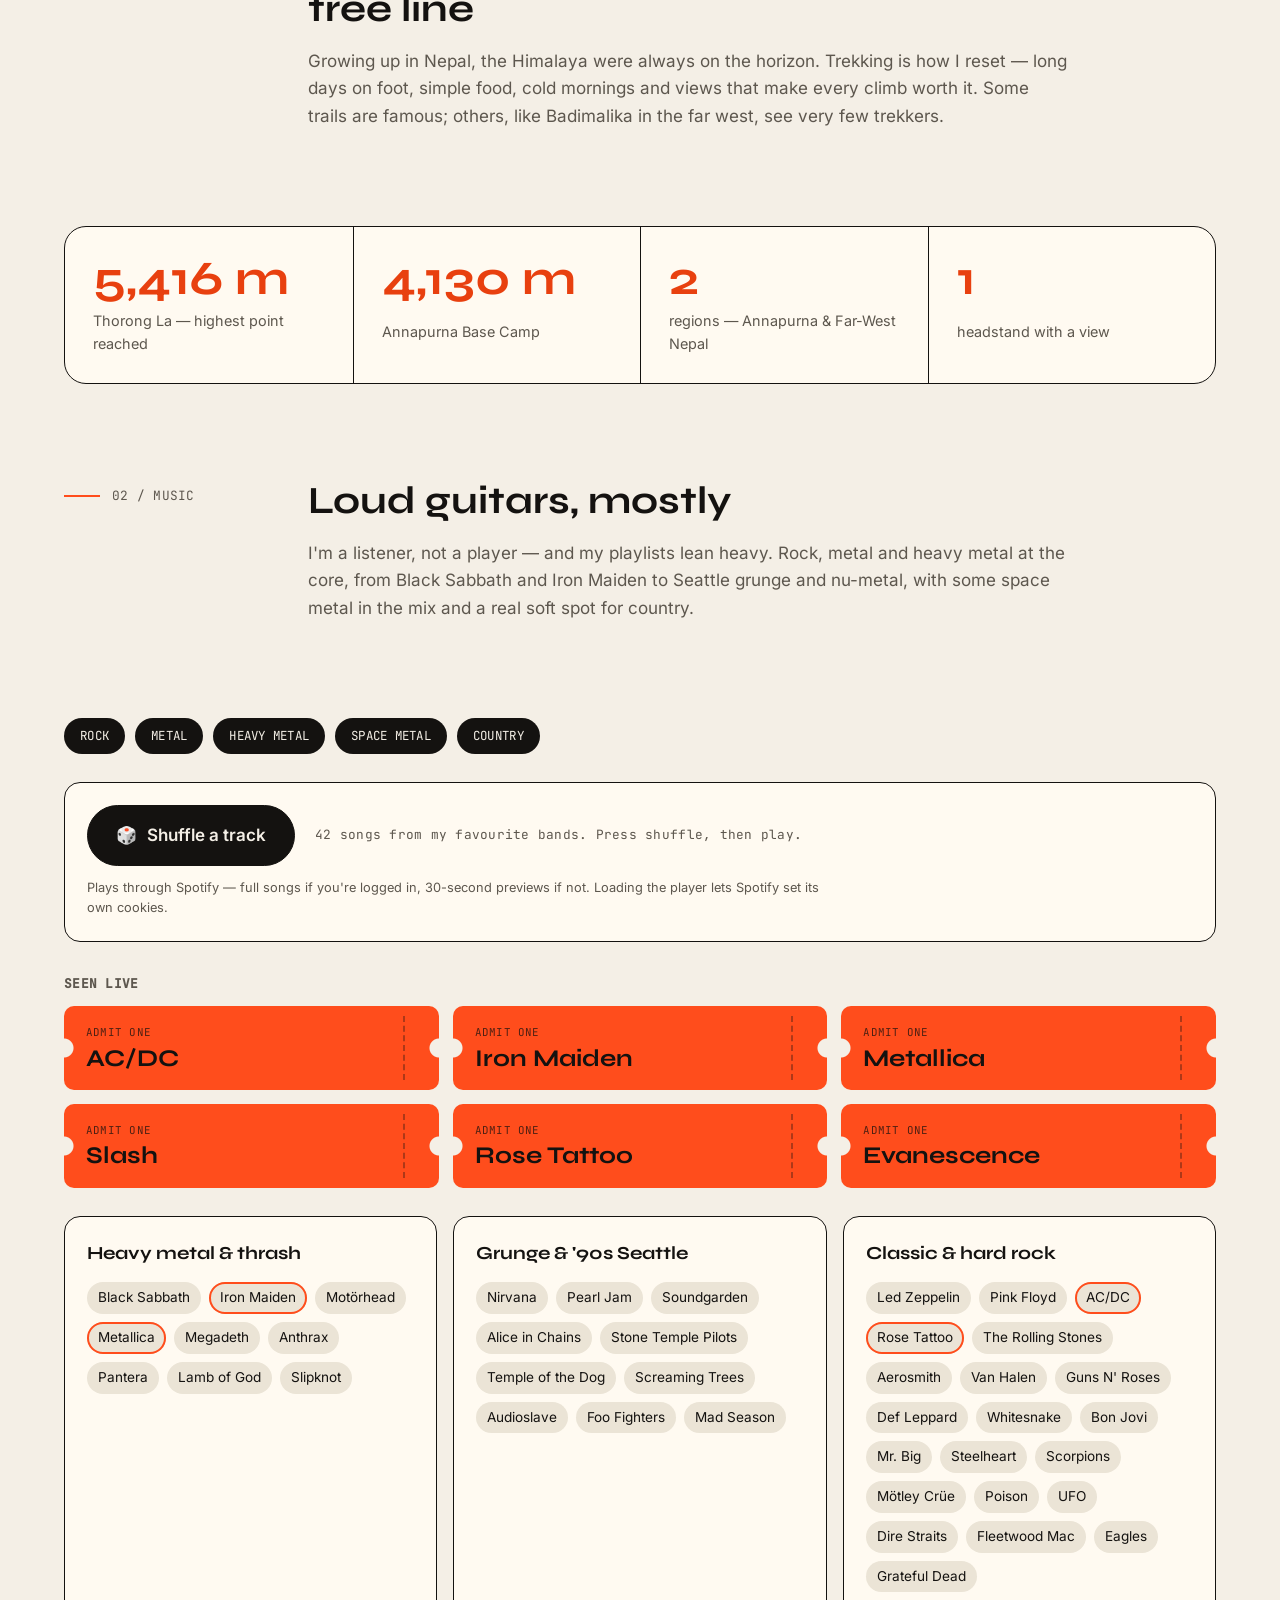
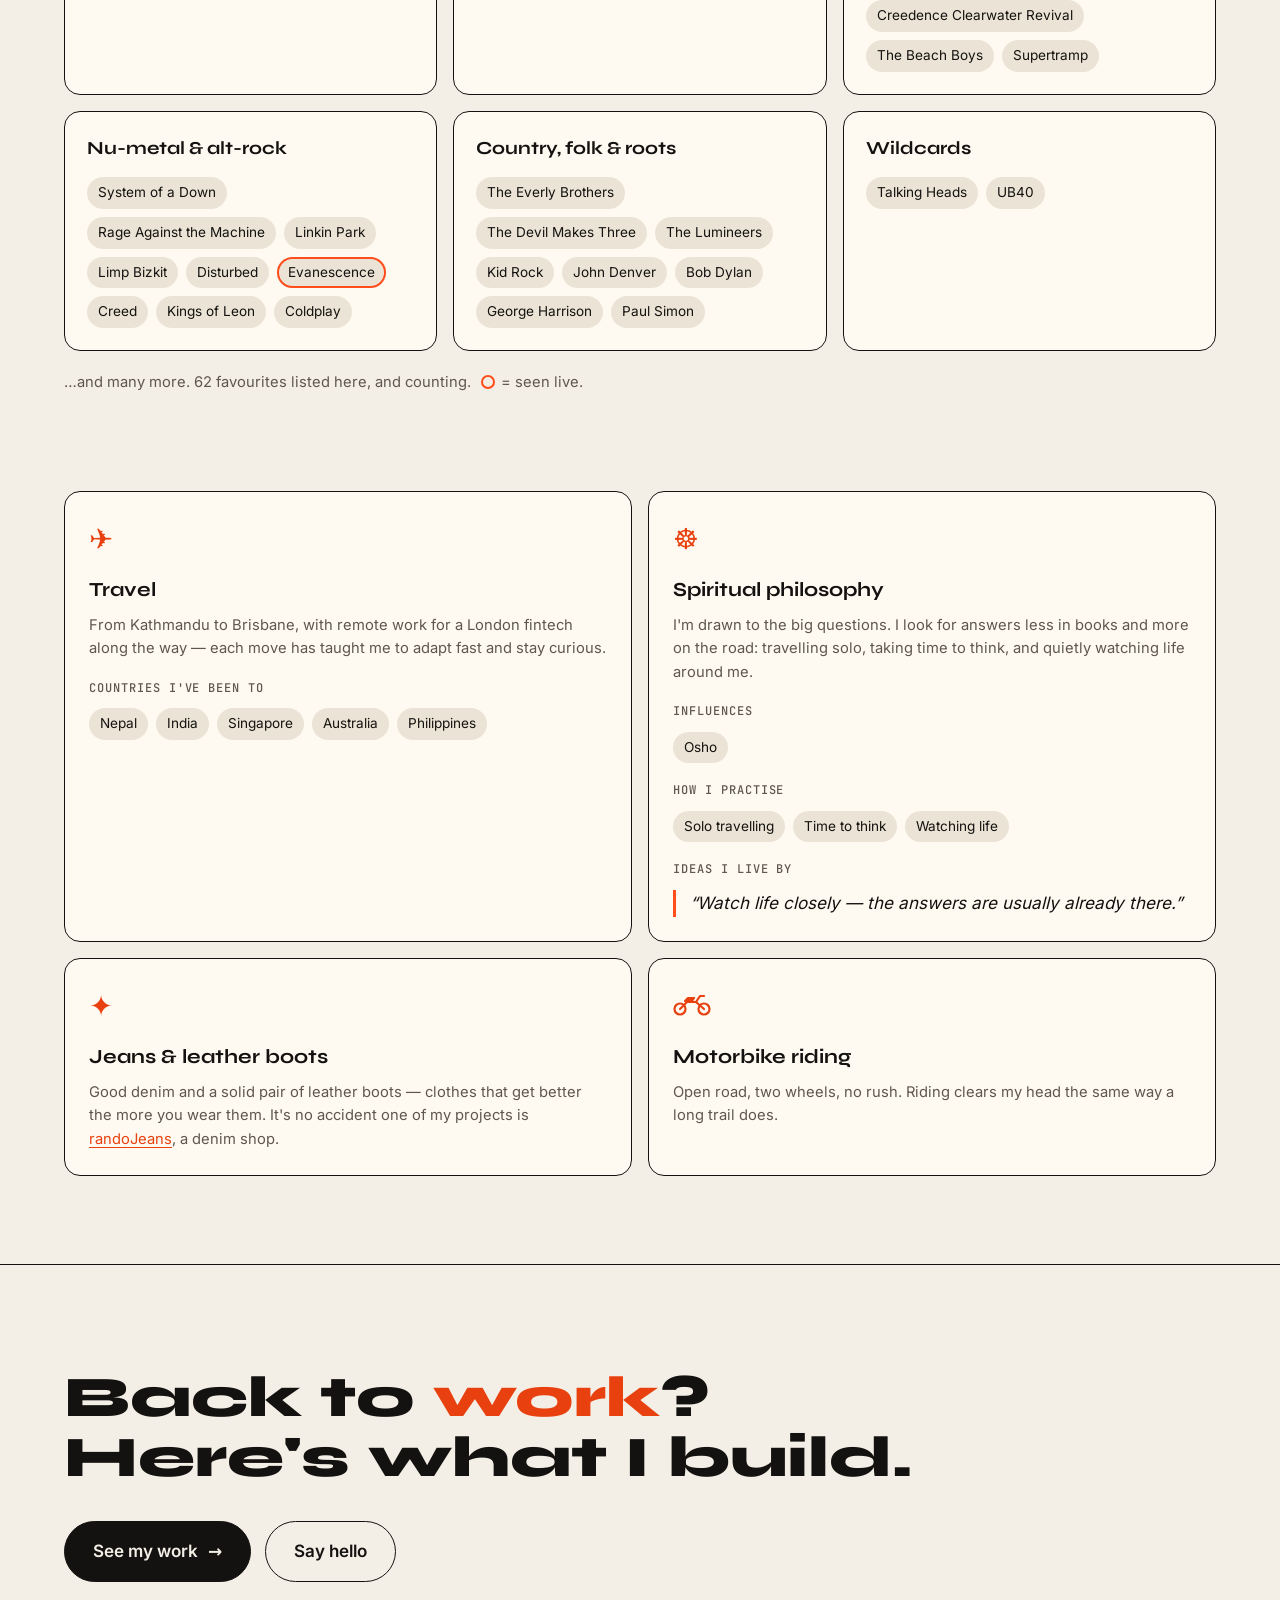
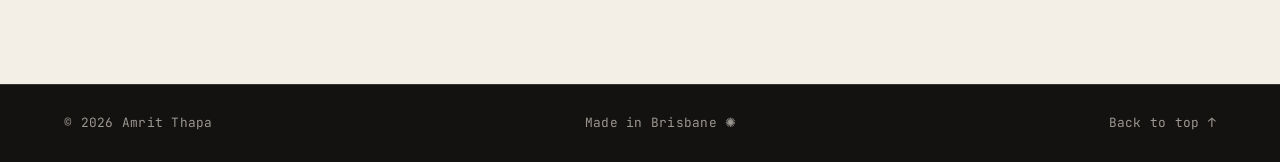
==== commit 947ca502: "Beyond the code: watermarked photo carousel, Spotify player, interests" ====
--- a/beyond-code/index.html
+++ b/beyond-code/index.html
@@ -34,7 +34,7 @@
 
   <link rel="preload" href="/assets/fonts/syne-latin-800-normal.woff2" as="font" type="font/woff2" crossorigin />
   <link rel="preload" href="/assets/fonts/inter-latin-400-normal.woff2" as="font" type="font/woff2" crossorigin />
-  <link rel="stylesheet" href="/styles.css?v=202611162130" />
+  <link rel="stylesheet" href="/styles.css?v=202611162200" />
 </head>
 
 <body class="case-page beyond-page">
@@ -80,69 +80,69 @@
     <!-- ============================================================
          PHOTO CAROUSEL
          All trekking photos in one place. Swipe, use the arrows or the
-         dots. Works as a plain swipeable strip even without JavaScript.
+         dots. Photos can't be clicked, dragged or right-clicked to save. Works as a plain swipeable strip even without JavaScript.
          ============================================================ -->
     <section class="case-section">
       <div class="carousel" id="trailCarousel" role="region" aria-roledescription="carousel" aria-label="Trekking photos">
         <div class="carousel-track" id="carouselTrack" tabindex="0">
         <figure class="slide" role="group" aria-roledescription="slide" aria-label="1 of 6">
-          <a href="/assets/beyond/thorong-la.webp" target="_blank" rel="noopener">
-            <img src="/assets/beyond/thorong-la.webp"
-                 srcset="/assets/beyond/thorong-la-sm.webp 800w, /assets/beyond/thorong-la.webp 1600w"
+          <div class="slide-frame">
+            <img src="/assets/beyond/thorong-la.webp?wm=1"
+                 srcset="/assets/beyond/thorong-la-sm.webp?wm=1 800w, /assets/beyond/thorong-la.webp?wm=1 1600w"
                  sizes="(max-width: 1100px) 100vw, 1100px"
                  width="1600" height="1200" fetchpriority="high"
                  alt="Amrit sitting under the Thorong La Pass sign at 5,416 metres, surrounded by colourful prayer flags, snow and a clear blue sky." />
-          </a>
+          </div>
           <figcaption><strong>Thorong La Pass</strong><span class="mono">5,416 m · my highest point so far</span></figcaption>
         </figure>
         <figure class="slide slide-tall" role="group" aria-roledescription="slide" aria-label="2 of 6">
-          <a href="/assets/beyond/annapurna-base-camp.webp" target="_blank" rel="noopener">
-            <img src="/assets/beyond/annapurna-base-camp.webp"
-                 srcset="/assets/beyond/annapurna-base-camp-sm.webp 640w, /assets/beyond/annapurna-base-camp.webp 1080w"
+          <div class="slide-frame">
+            <img src="/assets/beyond/annapurna-base-camp.webp?wm=1"
+                 srcset="/assets/beyond/annapurna-base-camp-sm.webp?wm=1 640w, /assets/beyond/annapurna-base-camp.webp?wm=1 1080w"
                  sizes="(max-width: 1100px) 100vw, 1100px"
                  width="1080" height="1350" loading="lazy"
                  alt="A trekker with a bright green backpack cover walking towards the lodges of Annapurna Base Camp, beneath a huge snow-covered mountain face." />
-          </a>
+          </div>
           <figcaption><strong>Annapurna Base Camp</strong><span class="mono">4,130 m · Annapurna region</span></figcaption>
         </figure>
         <figure class="slide" role="group" aria-roledescription="slide" aria-label="3 of 6">
-          <a href="/assets/beyond/badimalika.webp" target="_blank" rel="noopener">
-            <img src="/assets/beyond/badimalika.webp"
-                 srcset="/assets/beyond/badimalika-sm.webp 800w, /assets/beyond/badimalika.webp 1600w"
+          <div class="slide-frame">
+            <img src="/assets/beyond/badimalika.webp?wm=1"
+                 srcset="/assets/beyond/badimalika-sm.webp?wm=1 800w, /assets/beyond/badimalika.webp?wm=1 1600w"
                  sizes="(max-width: 1100px) 100vw, 1100px"
                  width="1600" height="1200" loading="lazy"
                  alt="A lone trekker with a red backpack crossing wide golden grassland ridges under a deep blue sky, with snow peaks far in the distance." />
-          </a>
+          </div>
           <figcaption><strong>Triveni Badimalika</strong><span class="mono">Bajura · Far-West Nepal</span></figcaption>
         </figure>
         <figure class="slide slide-tall" role="group" aria-roledescription="slide" aria-label="4 of 6">
-          <a href="/assets/beyond/mardi-trail.webp" target="_blank" rel="noopener">
-            <img src="/assets/beyond/mardi-trail.webp"
-                 srcset="/assets/beyond/mardi-trail-sm.webp 600w, /assets/beyond/mardi-trail.webp 1200w"
+          <div class="slide-frame">
+            <img src="/assets/beyond/mardi-trail.webp?wm=1"
+                 srcset="/assets/beyond/mardi-trail-sm.webp?wm=1 600w, /assets/beyond/mardi-trail.webp?wm=1 1200w"
                  sizes="(max-width: 1100px) 100vw, 1100px"
                  width="1200" height="1600" loading="lazy"
                  alt="A trekker standing on a mossy rock on a green hillside, looking out at a snow-capped Himalayan peak rising above the clouds." />
-          </a>
+          </div>
           <figcaption><strong>Mardi Himal trek</strong><span class="mono">Annapurna region</span></figcaption>
         </figure>
         <figure class="slide" role="group" aria-roledescription="slide" aria-label="5 of 6">
-          <a href="/assets/beyond/bajura-camp.webp" target="_blank" rel="noopener">
-            <img src="/assets/beyond/bajura-camp.webp"
-                 srcset="/assets/beyond/bajura-camp-sm.webp 800w, /assets/beyond/bajura-camp.webp 1600w"
+          <div class="slide-frame">
+            <img src="/assets/beyond/bajura-camp.webp?wm=1"
+                 srcset="/assets/beyond/bajura-camp-sm.webp?wm=1 800w, /assets/beyond/bajura-camp.webp?wm=1 1600w"
                  sizes="(max-width: 1100px) 100vw, 1100px"
                  width="1600" height="1200" loading="lazy"
                  alt="A green and orange tent and backpacks on a high grassy slope at sunset, with the mountain behind glowing red-orange." />
-          </a>
+          </div>
           <figcaption><strong>Camping in remote Bajura</strong><span class="mono">Far-West Nepal · sunset</span></figcaption>
         </figure>
         <figure class="slide slide-tall" role="group" aria-roledescription="slide" aria-label="6 of 6">
-          <a href="/assets/beyond/mardi-headstand.webp" target="_blank" rel="noopener">
-            <img src="/assets/beyond/mardi-headstand.webp"
-                 srcset="/assets/beyond/mardi-headstand-sm.webp 640w, /assets/beyond/mardi-headstand.webp 720w"
+          <div class="slide-frame">
+            <img src="/assets/beyond/mardi-headstand.webp?wm=1"
+                 srcset="/assets/beyond/mardi-headstand-sm.webp?wm=1 640w, /assets/beyond/mardi-headstand.webp?wm=1 720w"
                  sizes="(max-width: 1100px) 100vw, 1100px"
                  width="720" height="900" loading="lazy"
                  alt="Amrit doing a headstand in hiking boots on a grassy ridge, with snowy Himalayan peaks and clouds behind." />
-          </a>
+          </div>
           <figcaption><strong>Upside down at Mardi Himal</strong><span class="mono">Best seat in the house</span></figcaption>
         </figure>
         </div>
@@ -635,6 +635,6 @@
     <a href="#main">Back to top ↑</a>
   </footer>
 
-  <script src="/script.js?v=202611162130" defer></script>
+  <script src="/script.js?v=202611162200" defer></script>
 </body>
 </html>
--- a/styles.css
+++ b/styles.css
@@ -2379,7 +2379,7 @@
 }
 
 /* Every photo sits in the same frame; tall photos are shown whole */
-.slide a {
+.slide-frame {
   display: block;
   aspect-ratio: 4 / 3;
   width: 100%;
@@ -2392,6 +2392,12 @@
   width: 100%;
   height: 100%;
   object-fit: contain;
+  /* Discourage saving: no drag, no long-press menu, no right-click on the image itself */
+  pointer-events: none;
+  user-select: none;
+  -webkit-user-select: none;
+  -webkit-user-drag: none;
+  -webkit-touch-callout: none;
 }
 
 .slide figcaption {
@@ -2455,7 +2461,7 @@
 
 @media (max-width: 640px) {
   /* Square frame on phones: landscape photos fill it, tall ones show whole */
-  .slide a {
+  .slide-frame {
     aspect-ratio: 1 / 1;
   }
 
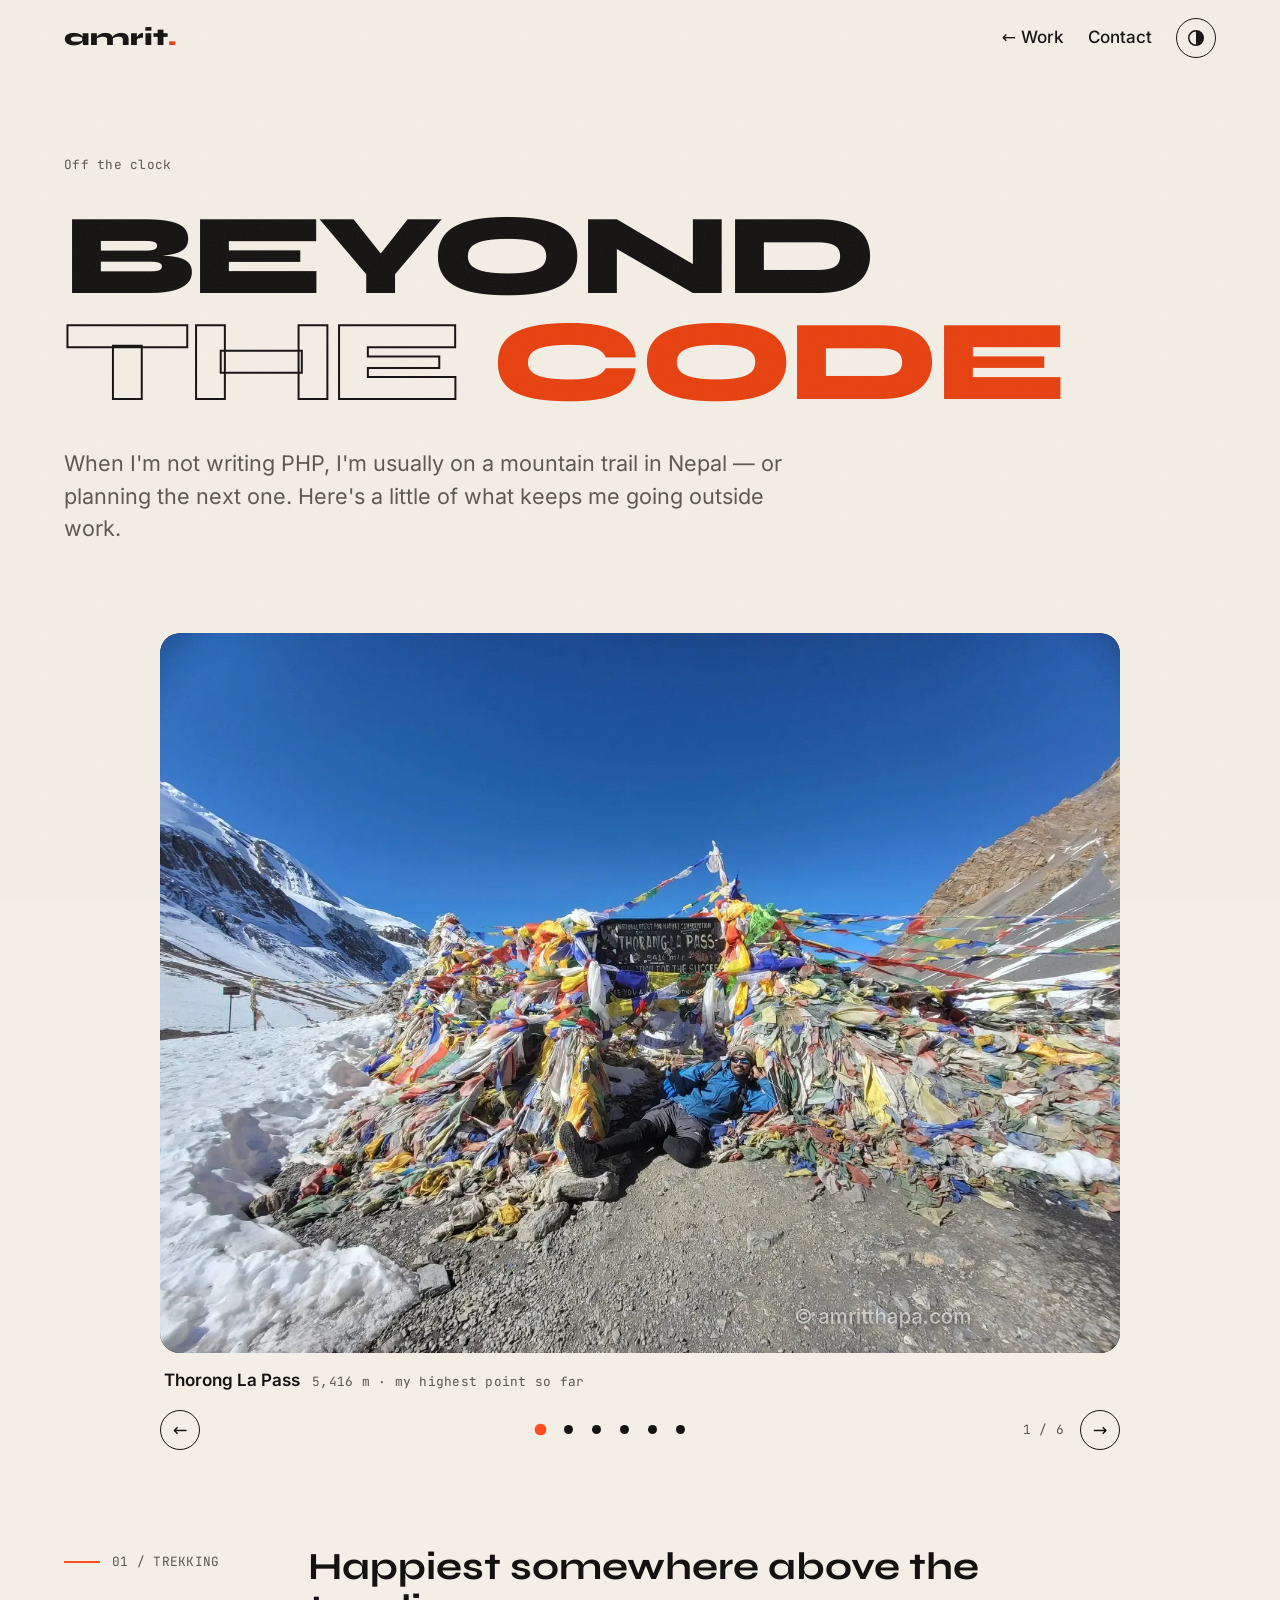
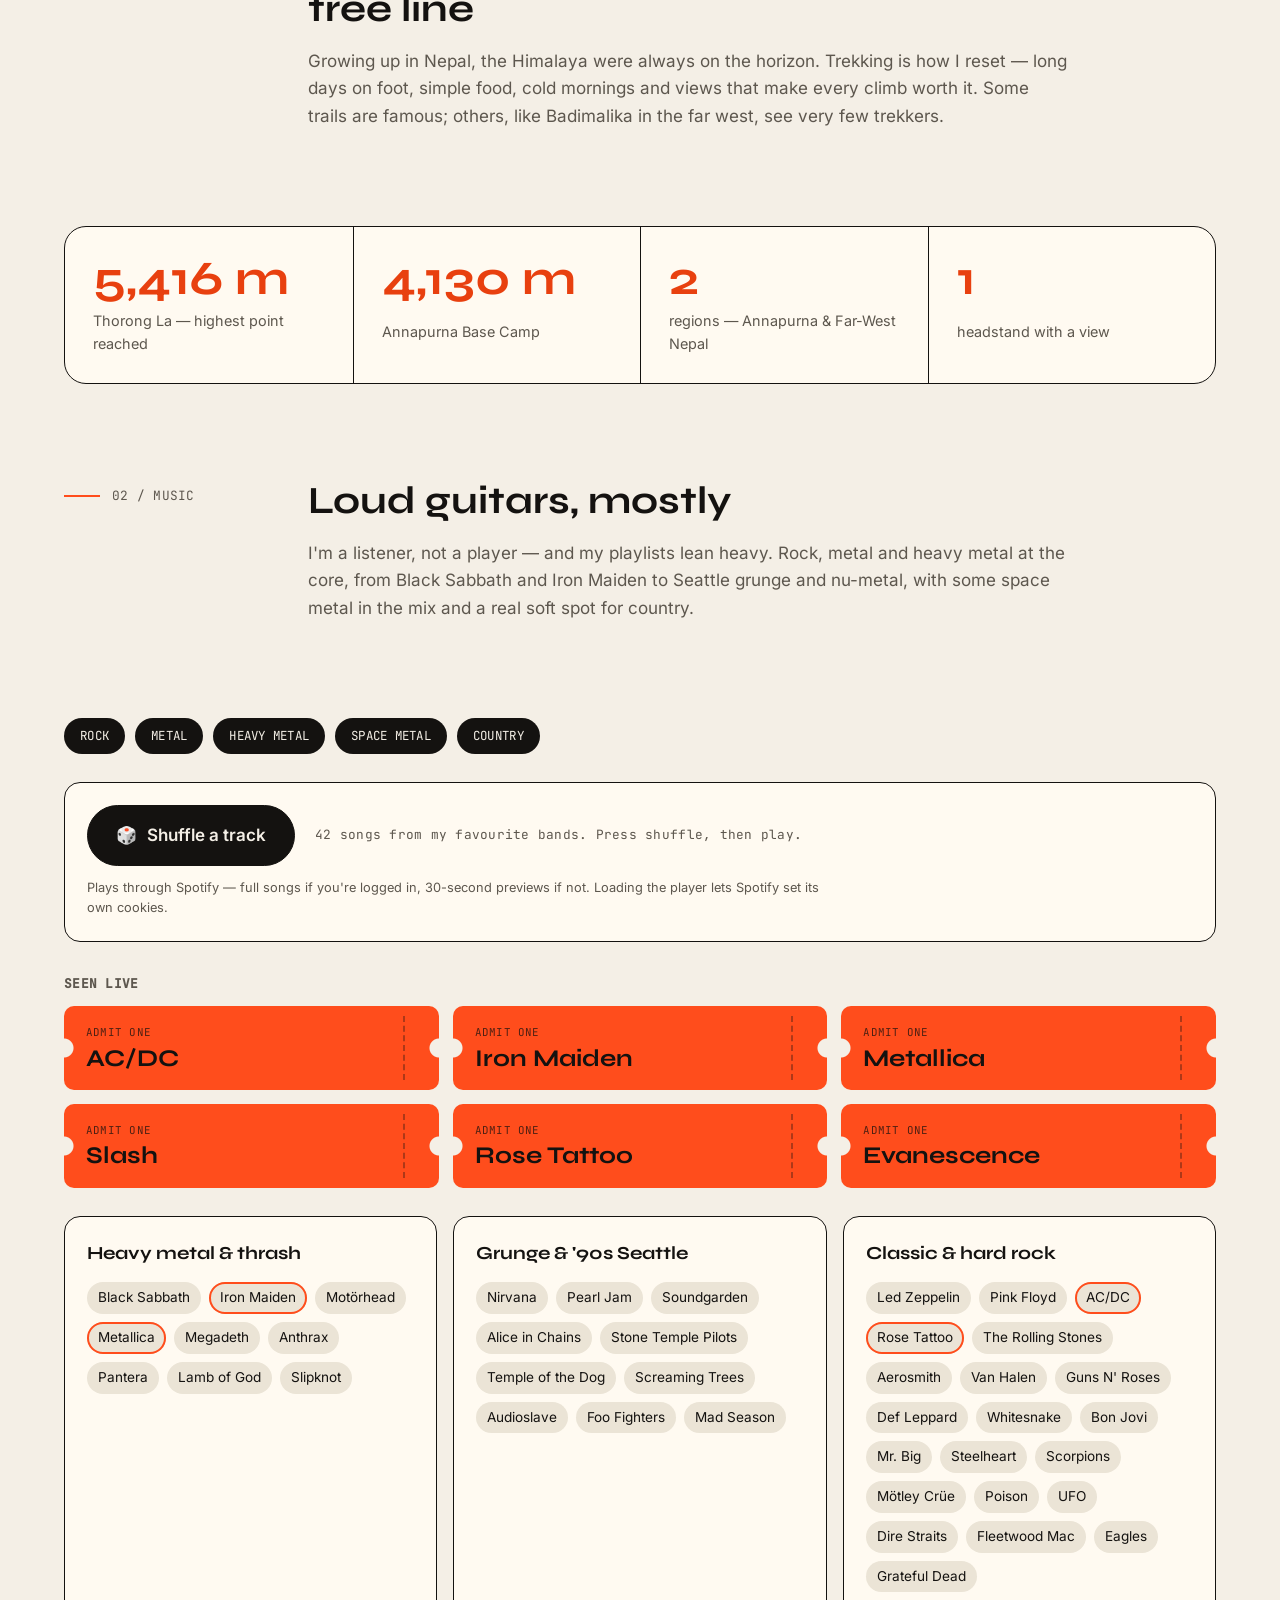
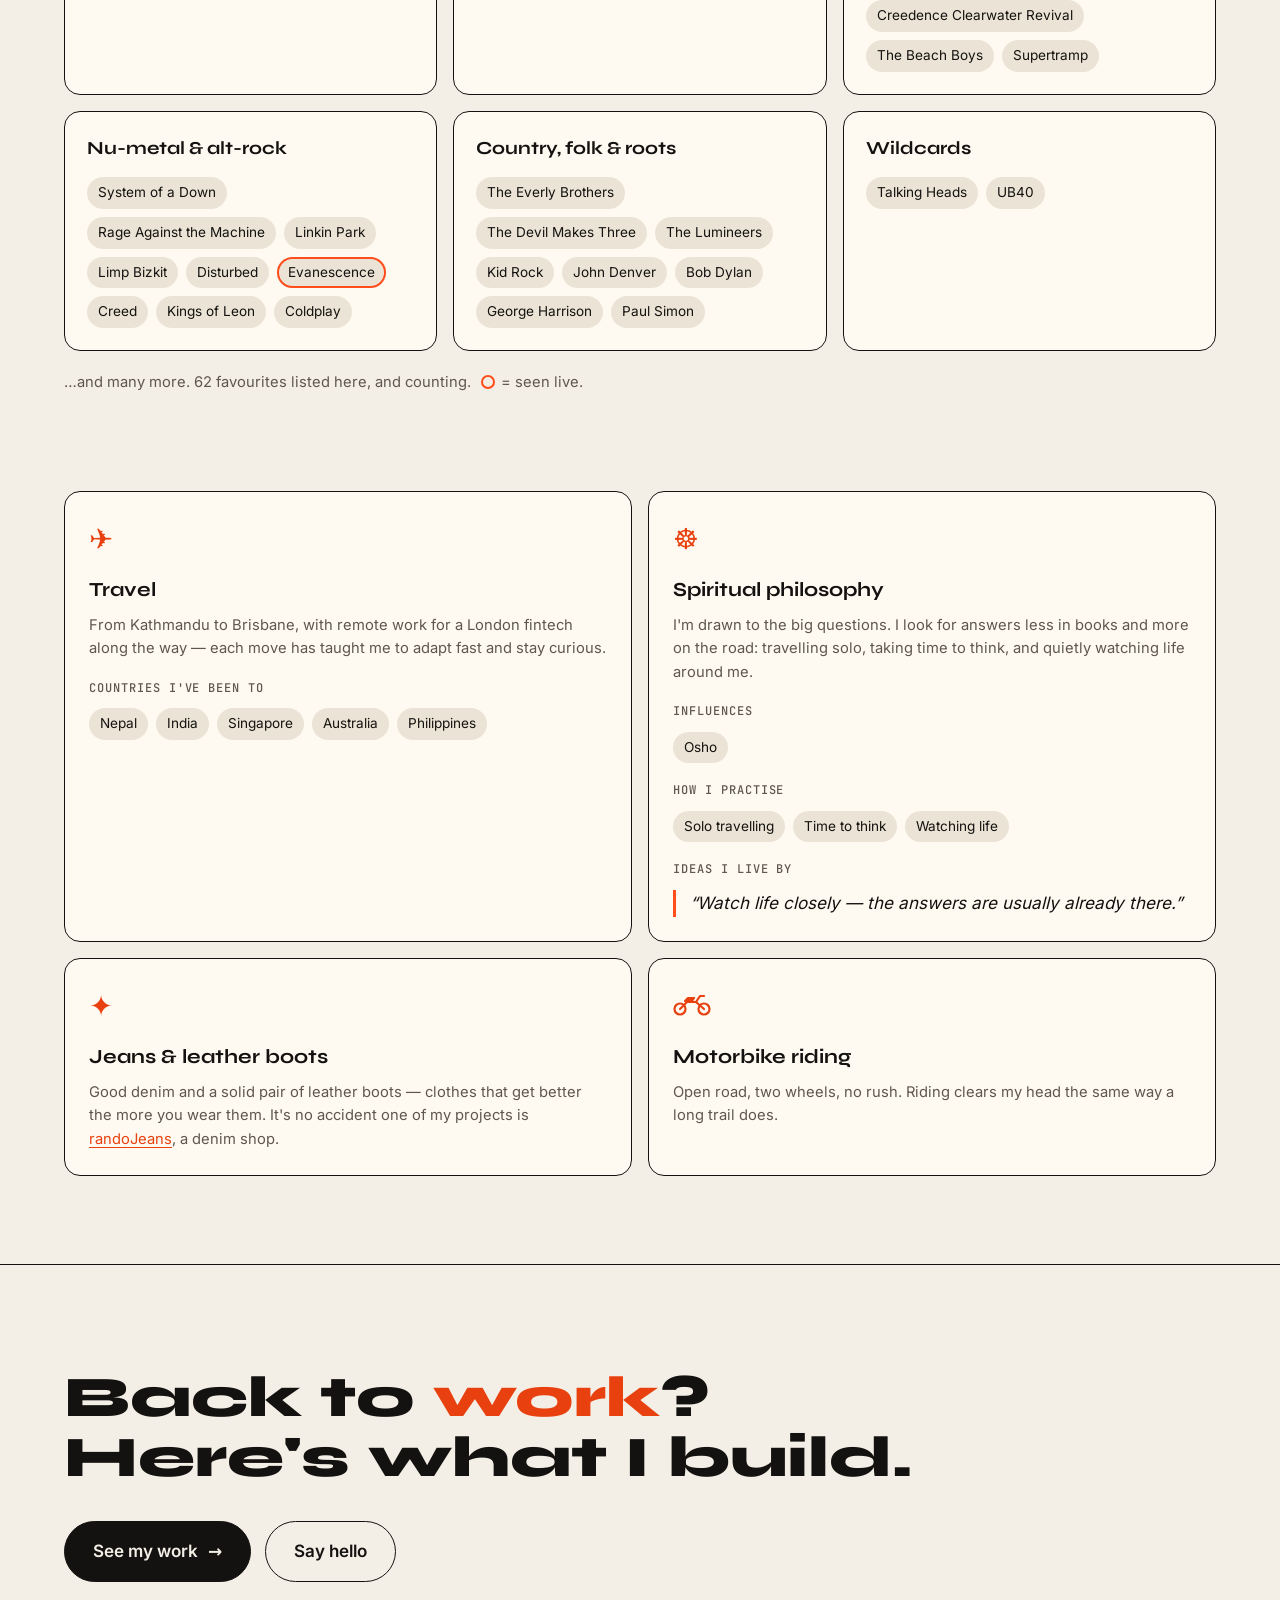
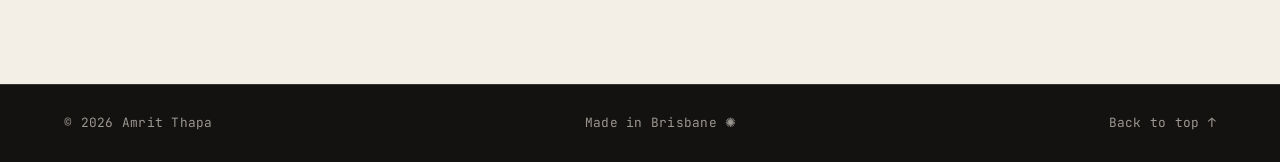
==== commit e790d8d3: "Mobile menu redesign, theme icon, security hardening, Beyond the code updates" ====
--- a/beyond-code/index.html
+++ b/beyond-code/index.html
@@ -21,7 +21,10 @@
     manifest-src 'self';
     form-action 'none';
     base-uri 'none';
-    object-src 'none'
+    object-src 'none';
+    require-trusted-types-for 'script';
+    trusted-types 'none';
+    upgrade-insecure-requests
   " />
   <meta name="referrer" content="strict-origin-when-cross-origin" />
 
@@ -34,7 +37,7 @@
 
   <link rel="preload" href="/assets/fonts/syne-latin-800-normal.woff2" as="font" type="font/woff2" crossorigin />
   <link rel="preload" href="/assets/fonts/inter-latin-400-normal.woff2" as="font" type="font/woff2" crossorigin />
-  <link rel="stylesheet" href="/styles.css?v=202611162200" />
+  <link rel="stylesheet" href="/styles.css?v=202611162245" />
 </head>
 
 <body class="case-page beyond-page">
@@ -53,7 +56,7 @@
       <a href="/#contact">Contact</a>
     </nav>
 
-    <button class="icon-btn theme-toggle" id="themeToggle" type="button" aria-label="Toggle colour theme">◐</button>
+    <button class="icon-btn theme-toggle" id="themeToggle" type="button" aria-label="Toggle colour theme"><svg width="18" height="18" viewBox="0 0 18 18" aria-hidden="true"><circle cx="9" cy="9" r="7.25" fill="none" stroke="currentColor" stroke-width="1.5"/><path d="M9 1.75a7.25 7.25 0 0 1 0 14.5z" fill="currentColor"/></svg></button>
   </header>
 
 
@@ -635,6 +638,6 @@
     <a href="#main">Back to top ↑</a>
   </footer>
 
-  <script src="/script.js?v=202611162200" defer></script>
+  <script src="/script.js?v=202611162245" defer></script>
 </body>
 </html>
--- a/styles.css
+++ b/styles.css
@@ -309,39 +309,49 @@
   font-size: 1.1rem;
 }
 
-/* Hamburger — only shown on small screens (see Responsive) */
+/* Half-filled circle icon, drawn as SVG so it looks the same on every device */
+.theme-toggle {
+  display: grid;
+  place-items: center;
+}
+
 .motion-icon {
   font-size: .7rem;
   letter-spacing: -2px;
 }
 
+/* Same round, outlined button as the pause and theme buttons */
 .menu-btn {
   display: none;
   flex-direction: column;
+  align-items: center;
   justify-content: center;
-  gap: 6px;
+  gap: 5px;
   width: 40px;
   height: 40px;
-  border: 0;
+  padding: 0;
+  border: 1.5px solid var(--line);
+  border-radius: 50%;
   background: none;
+  color: var(--ink);
 }
 
 .menu-btn span {
   display: block;
-  width: 26px;
+  width: 16px;
   height: 2px;
-  margin-left: auto;
-  background: var(--ink);
-  transition: transform .3s;
-}
-
-/* Two lines turn into an X when the menu is open */
+  border-radius: 2px;
+  background: currentColor;
+  transition: transform .3s var(--ease-out);
+}
+
+/* Two lines turn into an X when the menu is open (5px gap + 2px line = 7px apart) */
 .menu-btn[aria-expanded="true"] span:first-child {
-  transform: translateY(4px) rotate(45deg);
+  transform: translateY(3.5px) rotate(45deg);
 }
 
 .menu-btn[aria-expanded="true"] span:last-child {
-  transform: translateY(-4px) rotate(-45deg);
+  transform: translateY(-3.5px) rotate(-45deg);
 }
 
 
@@ -1627,6 +1637,11 @@
     display: flex;
   }
 
+  /* Even spacing between the three round buttons */
+  .nav {
+    gap: 10px;
+  }
+
   /* Full-screen menu that slides down from the top */
   .nav-links {
     position: fixed;
@@ -1634,16 +1649,42 @@
     z-index: -1;
     flex-direction: column;
     justify-content: center;
-    align-items: center;
-    gap: 28px;
+    align-items: flex-start; /* left-aligned so the numbers line up */
+    gap: 22px;
+    padding: 0 var(--pad);
     background: var(--bg);
     font-family: var(--display);
     font-weight: 800;
-    font-size: 2.4rem;
+    font-size: clamp(1.9rem, 9vw, 2.6rem);
     text-transform: uppercase;
     visibility: hidden; /* keeps hidden links out of the Tab order */
     transform: translateY(-100%);
     transition: transform .5s var(--ease-out), visibility 0s .5s;
+  }
+
+  /* Small accent numbers before each menu item: 01, 02, … */
+  .nav-links {
+    counter-reset: menu;
+  }
+
+  .nav-links a {
+    display: flex;
+    align-items: baseline;
+    gap: 12px;
+    counter-increment: menu;
+  }
+
+  .nav-links a::before {
+    content: counter(menu, decimal-leading-zero);
+    min-width: 1.6em;
+    font-family: var(--mono);
+    font-size: .8rem;
+    font-weight: 500;
+    color: var(--accent-text);
+  }
+
+  .nav-links a::after {
+    display: none;
   }
 
   .nav-links.open {
